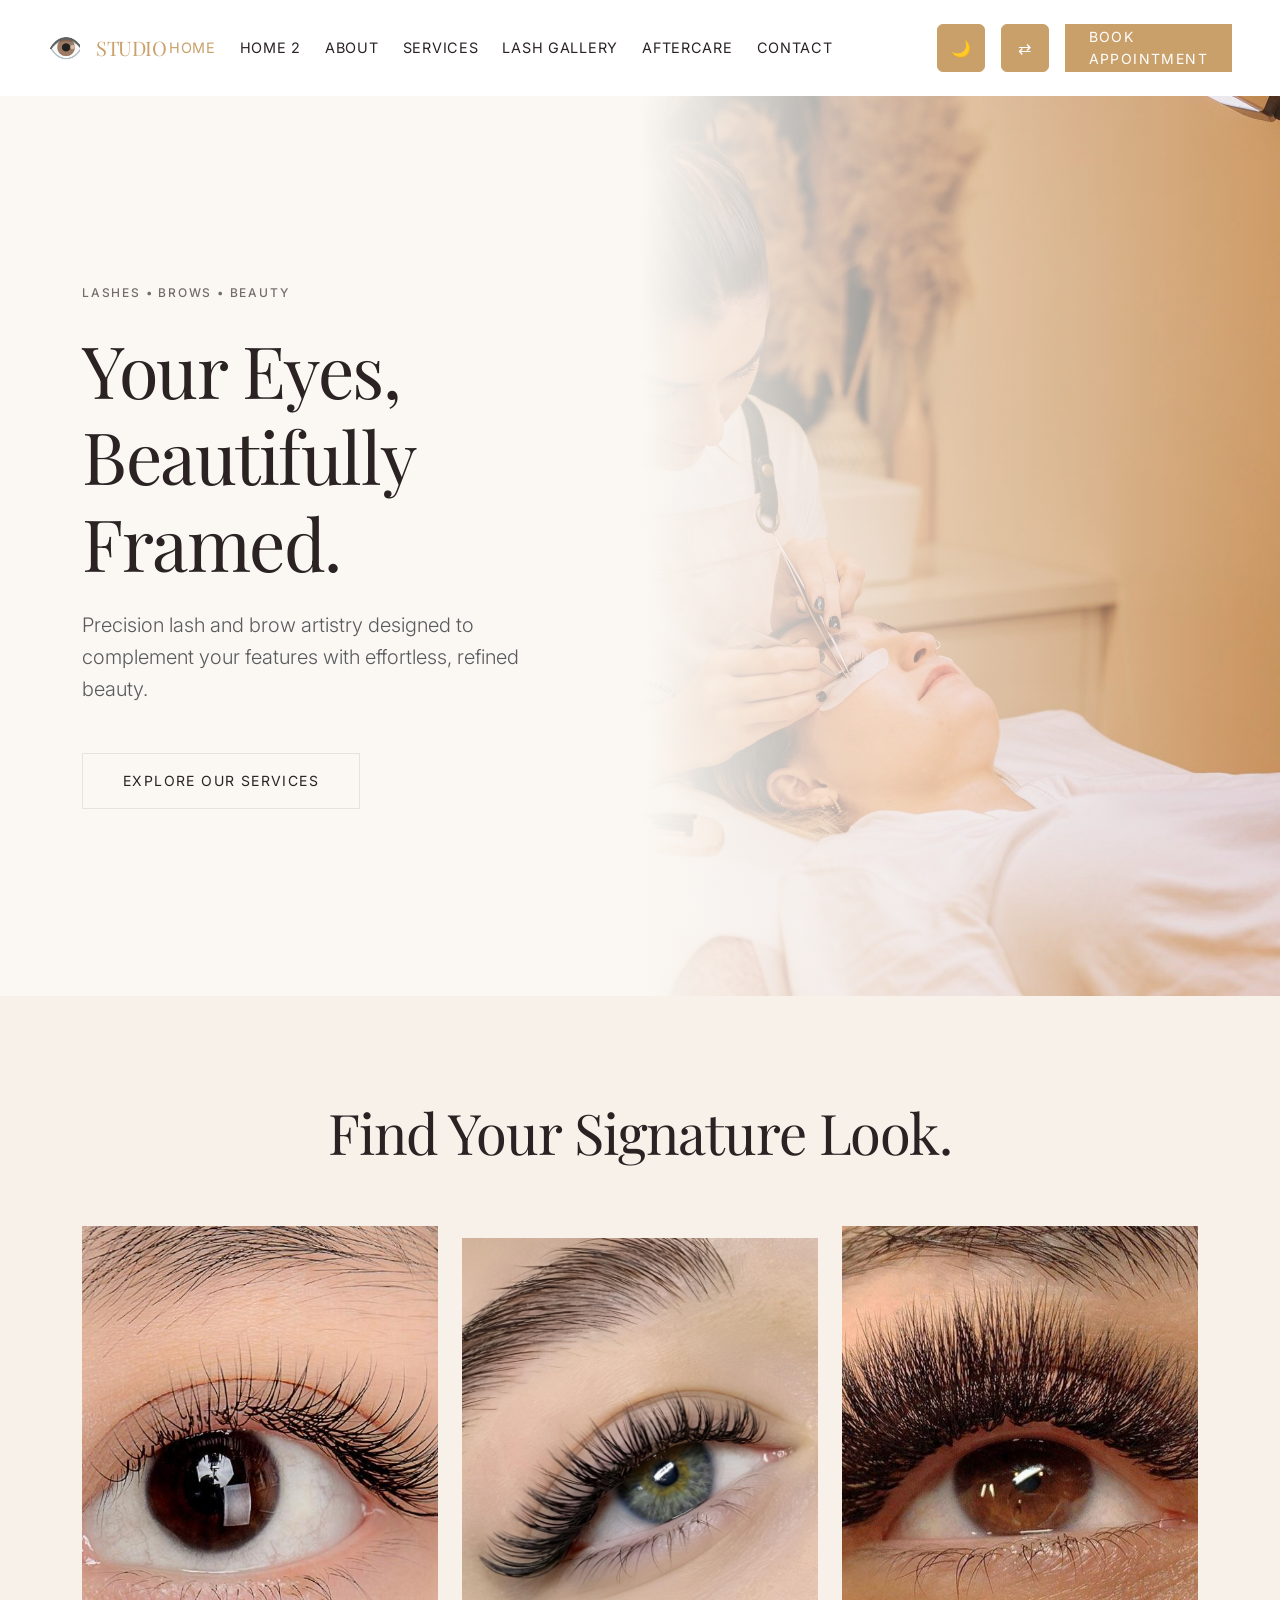
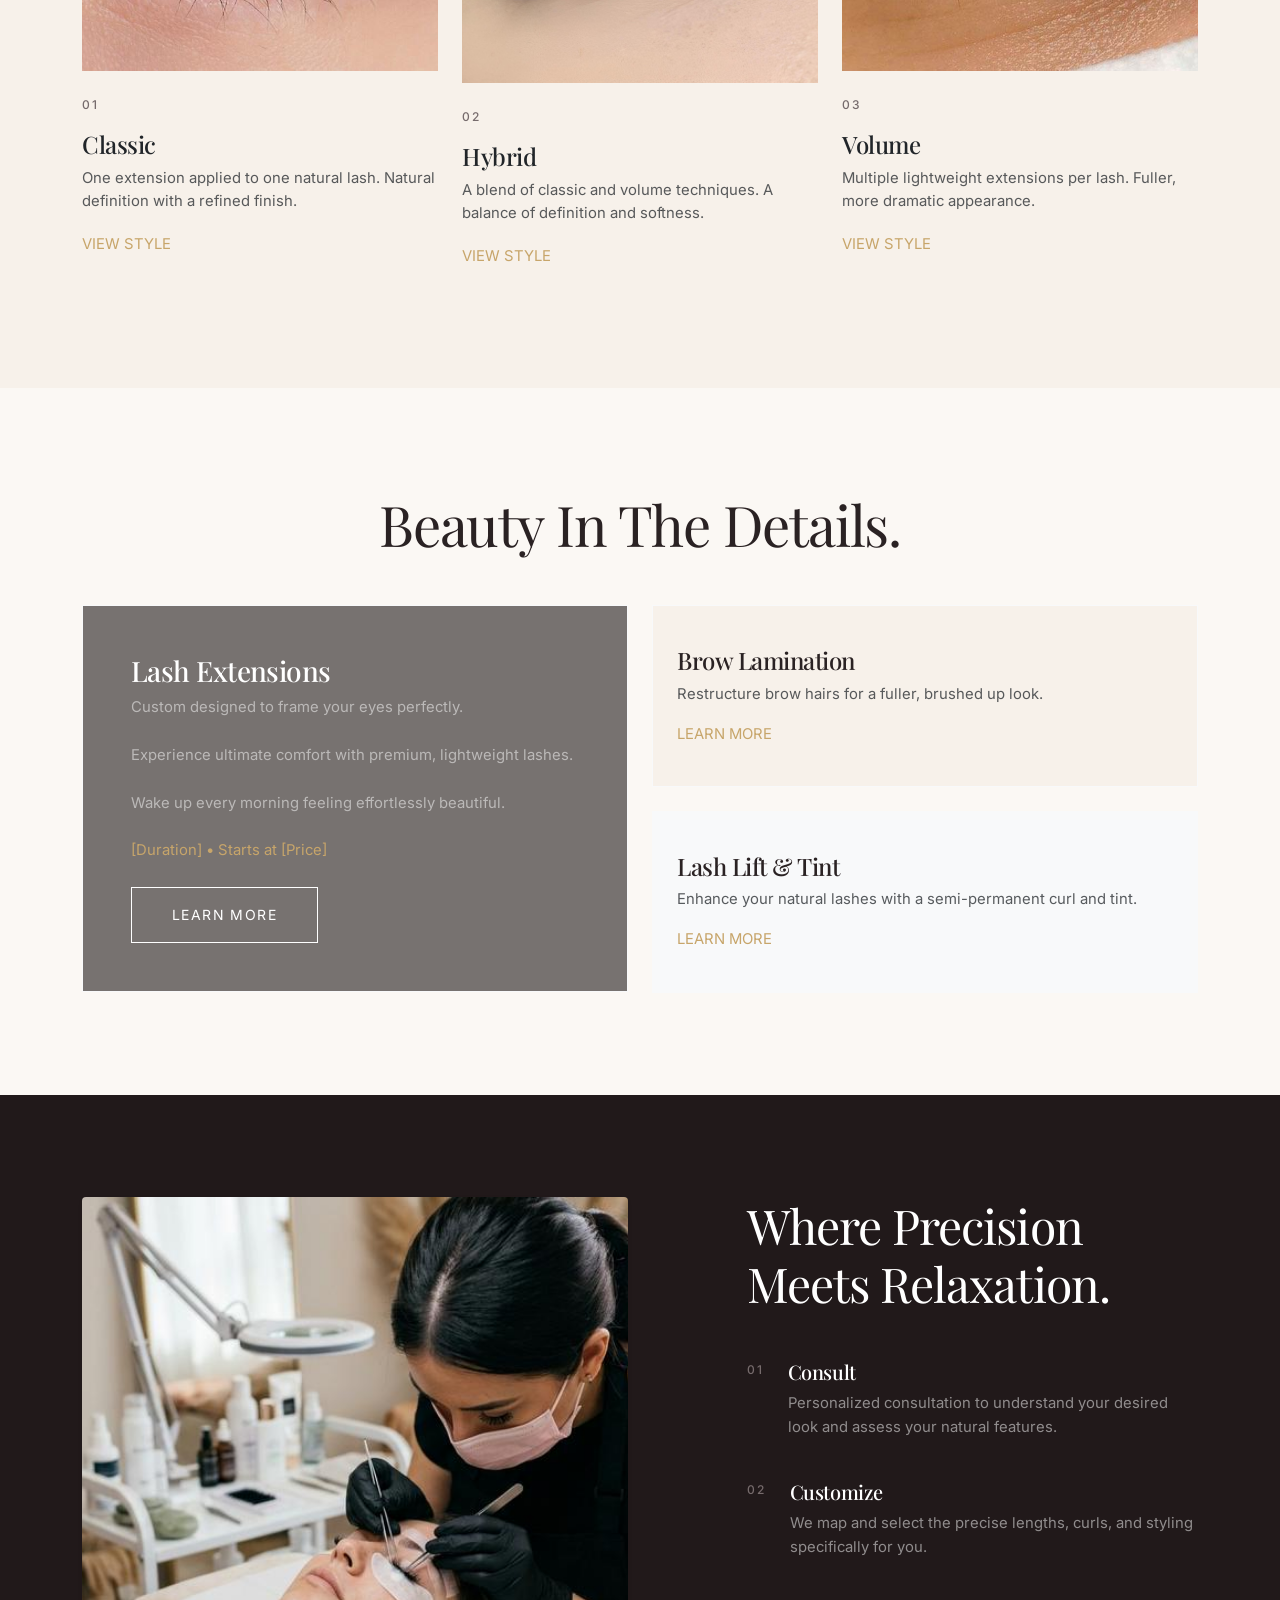
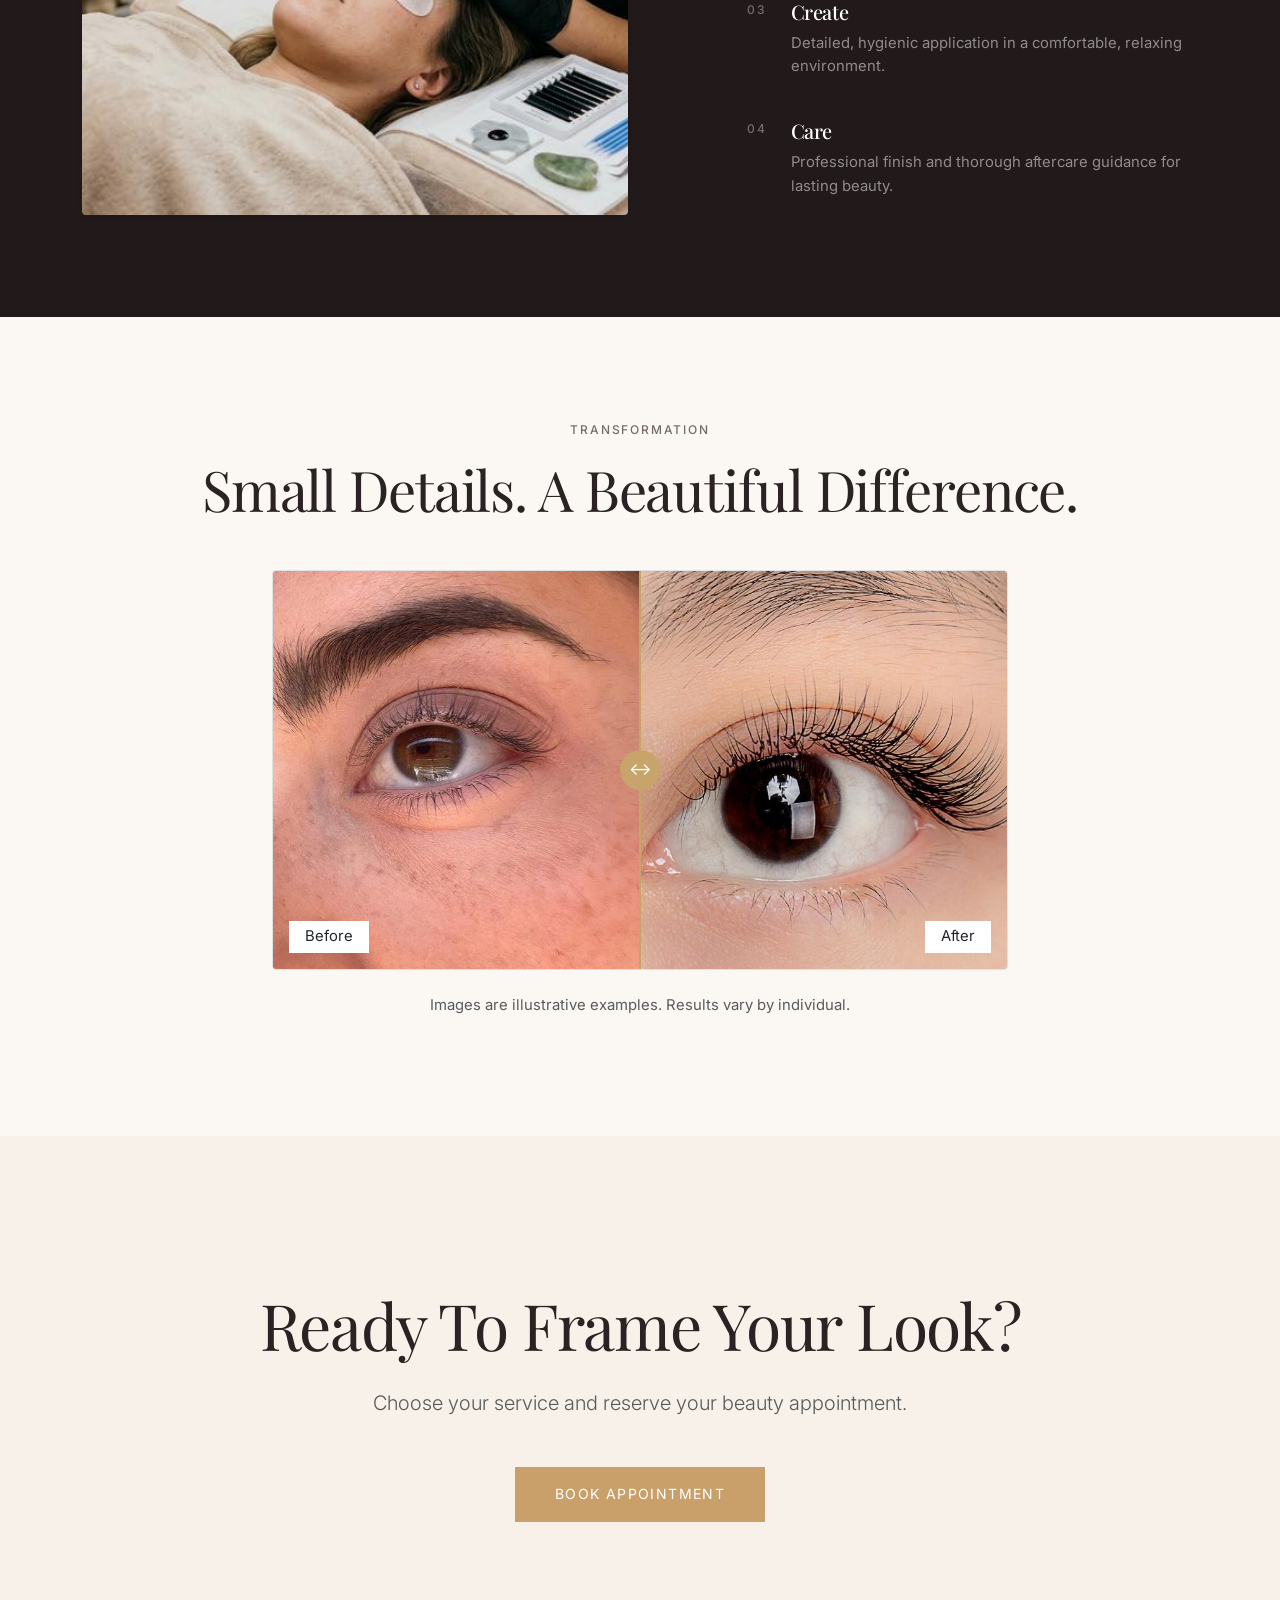
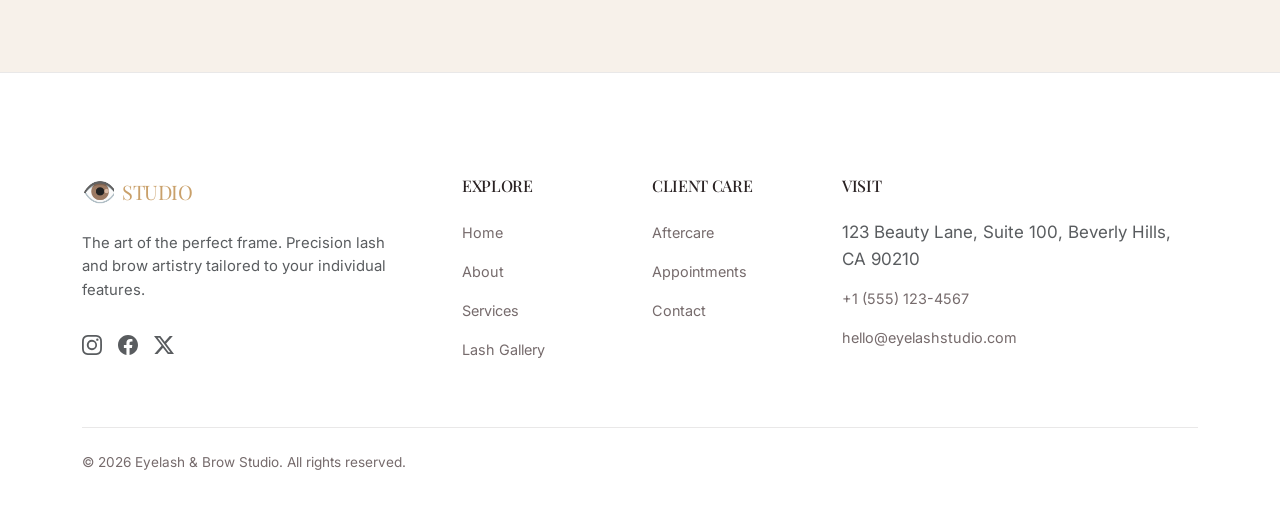
==== index.html @ 7c72b82d "commit" ====
<!DOCTYPE html>
<html lang="en">

<head>
    <meta charset="UTF-8">
    <meta name="viewport" content="width=device-width, initial-scale=1.0">
    <title>Eyelash Extension & Brow Studio | Luxury Beauty</title>
    <meta name="description"
        content="Precision lash and brow artistry designed to complement your features with effortless, refined beauty.">
    <!-- Lash/Eye Favicon -->
    <link rel="icon" type="image/svg+xml"
        href="data:image/svg+xml,<svg xmlns='http://www.w3.org/2000/svg' viewBox='0 0 100 100'><text y='.9em' font-size='90'>👁️</text></svg>">

    <!-- Bootstrap 5 CSS CDN -->
    <link href="https://cdn.jsdelivr.net/npm/bootstrap@5.3.2/dist/css/bootstrap.min.css" rel="stylesheet">

    <!-- Custom CSS -->
    <link rel="stylesheet" href="assets/css/style.css">
    <link rel="stylesheet" href="assets/css/dark-mode.css">
    <link rel="stylesheet" href="assets/css/rtl.css">
</head>

<body>

    <!-- Navbar -->
    <nav class="navbar navbar-expand-xl navbar-custom">
        <div class="container-fluid px-4 px-lg-5 d-flex align-items-center">

            <!-- Left: Brand (width 33% on XL) -->
            <div class="d-flex align-items-center">
                <a class="navbar-brand d-flex align-items-center gap-2 m-0" href="index.html">
                    <img src="data:image/svg+xml,%3Csvg xmlns='http://www.w3.org/2000/svg' viewBox='0 0 100 100'%3E%3Ctext y='.9em' font-size='90'%3E👁️%3C/text%3E%3C/svg%3E"
                        alt="Logo" width="32" height="32">
                    <h2 class="footer-heading mb-0 ms-2">STUDIO</h2>
                </a>
                <button class="navbar-toggler border-0 shadow-none ms-auto d-xl-none" type="button"
                    data-bs-toggle="collapse" data-bs-target="#mainNav" aria-controls="mainNav" aria-expanded="false"
                    aria-label="Toggle navigation">
                    <span class="navbar-toggler-icon"></span>
                </button>
            </div>

            <!-- Center & Right: Collapse area -->
            <div class="collapse navbar-collapse justify-content-between" id="mainNav">
                <!-- Center: Nav Links -->
                <ul class="navbar-nav mx-auto me-xl-5 pe-xl-5 mb-4 mb-xl-0 align-items-center gap-xl-2 mt-4 mt-xl-0">
                    <li class="nav-item"><a class="nav-link" href="index.html">Home</a></li>
                    <li class="nav-item"><a class="nav-link" href="home-2.html">Home 2</a></li>
                    <li class="nav-item"><a class="nav-link" href="about.html">About</a></li>
                    <li class="nav-item"><a class="nav-link" href="services.html">Services</a></li>
                    <li class="nav-item"><a class="nav-link" href="lash-gallery.html">Lash Gallery</a></li>
                    <li class="nav-item"><a class="nav-link" href="aftercare.html">Aftercare</a></li>
                    <li class="nav-item"><a class="nav-link" href="contact.html">Contact</a></li>
                </ul>

                <!-- Right: Buttons (width 33% on XL, pushed to end) -->
                <div class="d-flex flex-column flex-xl-row align-items-center justify-content-end gap-3 pb-4 pb-xl-0">
                    <div class="d-flex align-items-center gap-3 justify-content-center">
                        <button class="btn d-flex align-items-center justify-content-center rounded"
                            style="width: 48px; height: 48px;" id="theme-toggle" aria-label="Theme">🌙</button>
                        <button class="btn d-flex align-items-center justify-content-center rounded" id="rtl-toggle"
                            style="width: 48px; height: 48px;" aria-label="RTL">⇄</button>
                    </div>
                    <a class="btn-primary text-decoration-none d-flex align-items-center justify-content-center"
                        style="height: 48px; padding: 0 1.5rem;" href="appointment.html">Book Appointment</a>
                </div>
            </div>

        </div>
    </nav>

    <!-- Main Content -->
    <main>
        <!-- 1. Hero Section -->
        <section class="section vh-100 d-flex align-items-center position-relative overflow-hidden"
            style="background-color: var(--bg-body);">
            <div class="container h-100 position-relative z-1">
                <div class="row h-100 align-items-center">
                    <div class="col-lg-6 col-md-8 position-relative z-2">
                        <span class="eyebrow text-accent mb-4 d-block reveal-on-scroll">LASHES • BROWS • BEAUTY</span>
                        <h1 class="display-2 font-heading mb-4 text-dark-espresso reveal-on-scroll">Your Eyes,
                            Beautifully Framed.</h1>
                        <p class="lead text-muted mb-5 reveal-on-scroll" style="max-width: 480px;">
                            Precision lash and brow artistry designed to complement your features with effortless,
                            refined beauty.
                        </p>
                        <div class="d-flex flex-column flex-sm-row gap-3 reveal-on-scroll">
                            <a href="services.html" class="btn-outline text-center">Explore Our Services</a>
                        </div>
                    </div>
                </div>
            </div>
            <!-- Portrait -->
            <div class="position-absolute top-0 end-0 h-100 w-50 d-none d-lg-block z-0"
                style="background: url('assets/images/home1-hero.jpg') no-repeat center center/cover;">
                <div class="position-absolute top-0 start-0 w-100 h-100"
                    style="background: linear-gradient(90deg, var(--bg-body) 0%, transparent 100%);"></div>
            </div>
        </section>

        <!-- 2. Signature Lash Styles -->
        <section class="section bg-cream">
            <div class="container">
                <div class="text-center mb-5 reveal-on-scroll">
                    <h2 class="display-4 font-heading text-dark-espresso">Find Your Signature Look.</h2>
                </div>
                <div class="row g-4 align-items-center">
                    <div class="col-md-4 reveal-on-scroll">
                        <div class="card border-0 bg-transparent">
                            <img src="assets/images/classic.jpg" class="card-img-top rounded-0 w-100 object-fit-cover"
                                alt="Classic Lashes" style="aspect-ratio: 4/5;">
                            <div class="card-body px-0 pt-4">
                                <span class="eyebrow">01</span>
                                <h3 class="h4 font-heading">Classic</h3>
                                <p class="text-muted small">One extension applied to one natural lash. Natural
                                    definition with a refined finish.</p>
                                <a href="lash-gallery.html"
                                    class="text-accent text-uppercase small text-decoration-none letter-spacing-1 hover-secondary">View
                                    Style</a>
                            </div>
                        </div>
                    </div>
                    <div class="col-md-4 mt-lg-5 reveal-on-scroll">
                        <div class="card border-0 bg-transparent">
                            <img src="assets/images/hybrid.jpg" class="card-img-top rounded-0 w-100 object-fit-cover"
                                alt="Hybrid Lashes" style="aspect-ratio: 4/5;">
                            <div class="card-body px-0 pt-4">
                                <span class="eyebrow">02</span>
                                <h3 class="h4 font-heading">Hybrid</h3>
                                <p class="text-muted small">A blend of classic and volume techniques. A balance of
                                    definition and softness.</p>
                                <a href="lash-gallery.html"
                                    class="text-accent text-uppercase small text-decoration-none letter-spacing-1 hover-secondary">View
                                    Style</a>
                            </div>
                        </div>
                    </div>
                    <div class="col-md-4 reveal-on-scroll">
                        <div class="card border-0 bg-transparent">
                            <img src="assets/images/volume.jpg" class="card-img-top rounded-0 w-100 object-fit-cover"
                                alt="Volume Lashes" style="aspect-ratio: 4/5;">
                            <div class="card-body px-0 pt-4">
                                <span class="eyebrow">03</span>
                                <h3 class="h4 font-heading">Volume</h3>
                                <p class="text-muted small">Multiple lightweight extensions per lash. Fuller, more
                                    dramatic appearance.</p>
                                <a href="lash-gallery.html"
                                    class="text-accent text-uppercase small text-decoration-none letter-spacing-1 hover-secondary">View
                                    Style</a>
                            </div>
                        </div>
                    </div>
                </div>
            </div>
        </section>

        <!-- 3. Services -->
        <section class="section">
            <div class="container">
                <div class="text-center mb-5 reveal-on-scroll">
                    <h2 class="display-4 font-heading text-dark-espresso">Beauty In The Details.</h2>
                </div>
                <div class="row g-4">
                    <div class="col-md-6 reveal-on-scroll">
                        <div class="p-5 border border-light h-100 transition-base hover-shadow"
                            style="background: url('https://images.unsplash.com/photo-1522337360788-8b13fee7a3af?auto=format&fit=crop&q=80') no-repeat center center/cover; position: relative;">
                            <div class="position-absolute top-0 start-0 w-100 h-100"
                                style="background-color: rgba(33,25,26,0.6);"></div>
                            <div class="position-relative z-1 text-white">
                                <h3 class="h3 font-heading text-white">Lash Extensions</h3>
                                <p class="small mb-4 text-white-50">Custom designed to frame your eyes perfectly.</p>
                                <p class="small mb-4 text-white-50">Experience ultimate comfort with premium,
                                    lightweight lashes.</p>
                                <p class="small mb-4 text-white-50">Wake up every morning feeling effortlessly
                                    beautiful.</p>
                                <p class="small text-accent mb-4">[Duration] • Starts at [Price]</p>
                                <a href="services.html"
                                    class="btn-outline text-white border-white text-center hover-secondary">Learn
                                    More</a>
                            </div>
                        </div>
                    </div>
                    <div class="col-md-6 reveal-on-scroll">
                        <div class="d-flex flex-column gap-4 h-100">
                            <div
                                class="p-4 border border-light transition-base hover-shadow bg-cream d-flex flex-column justify-content-center flex-grow-1">
                                <h3 class="h4 font-heading">Brow Lamination</h3>
                                <p class="text-muted small">Restructure brow hairs for a fuller, brushed up look.
                                </p>
                                <a href="services.html"
                                    class="text-accent text-uppercase small text-decoration-none letter-spacing-1 hover-secondary">Learn
                                    More</a>
                            </div>
                            <div
                                class="p-4 border border-light transition-base hover-shadow bg-light d-flex flex-column justify-content-center flex-grow-1">
                                <h3 class="h4 font-heading">Lash Lift & Tint</h3>
                                <p class="text-muted small">Enhance your natural lashes with a semi-permanent curl
                                    and tint.</p>
                                <a href="services.html"
                                    class="text-accent text-uppercase small text-decoration-none letter-spacing-1 hover-secondary">Learn
                                    More</a>
                            </div>
                        </div>
                    </div>
                </div>
            </div>
        </section>

        <!-- 4. The Studio Experience -->
        <section class="section bg-dark-espresso text-white">
            <div class="container">
                <div class="row">
                    <div class="col-lg-6 mb-5 mb-lg-0 reveal-on-scroll">
                        <img src="assets/images/precision.jpg" alt="Studio Interior"
                            class="img-fluid rounded-1 w-100 h-100 object-fit-cover shadow-sm">
                    </div>
                    <div class="col-lg-5 offset-lg-1 reveal-on-scroll">
                        <h2 class="display-5 font-heading text-white mb-5">Where Precision Meets Relaxation.</h2>

                        <div class="d-flex mb-4">
                            <div class="me-4"><span class="eyebrow text-accent mb-0">01</span></div>
                            <div>
                                <h4 class="h5 font-heading text-white">Consult</h4>
                                <p class="text-white-50 small">Personalized consultation to understand your desired look
                                    and assess your natural features.</p>
                            </div>
                        </div>

                        <div class="d-flex mb-4">
                            <div class="me-4"><span class="eyebrow text-accent mb-0">02</span></div>
                            <div>
                                <h4 class="h5 font-heading text-white">Customize</h4>
                                <p class="text-white-50 small">We map and select the precise lengths, curls, and styling
                                    specifically for you.</p>
                            </div>
                        </div>

                        <div class="d-flex mb-4">
                            <div class="me-4"><span class="eyebrow text-accent mb-0">03</span></div>
                            <div>
                                <h4 class="h5 font-heading text-white">Create</h4>
                                <p class="text-white-50 small">Detailed, hygienic application in a comfortable, relaxing
                                    environment.</p>
                            </div>
                        </div>

                        <div class="d-flex">
                            <div class="me-4"><span class="eyebrow text-accent mb-0">04</span></div>
                            <div>
                                <h4 class="h5 font-heading text-white">Care</h4>
                                <p class="text-white-50 small">Professional finish and thorough aftercare guidance for
                                    lasting beauty.</p>
                            </div>
                        </div>
                    </div>
                </div>
            </div>
        </section>

        <!-- 5. Before & After / Beauty Transformation -->
        <section class="section">
            <div class="container text-center reveal-on-scroll">
                <span class="eyebrow text-accent mb-3 d-block">TRANSFORMATION</span>
                <h2 class="display-4 font-heading text-dark-espresso mb-5">Small Details. A Beautiful Difference.</h2>

                <div class="row justify-content-center">
                    <div class="col-lg-8">
                        <!-- Simplified representation of a slider for demo purposes -->
                        <div class="position-relative overflow-hidden rounded-1 border"
                            style="height: 400px; background: #eee;">
                            <div class="position-absolute top-0 start-0 w-50 h-100"
                                style="background: url('assets/images/before.jpg') center/cover;">
                                <div
                                    class="position-absolute bottom-0 start-0 m-3 px-3 py-1 bg-white text-dark small font-heading">
                                    Before</div>
                            </div>
                            <div class="position-absolute top-0 end-0 w-50 h-100"
                                style="background: url('assets/images/after.jpg') center/cover;">
                                <div
                                    class="position-absolute bottom-0 end-0 m-3 px-3 py-1 bg-white text-dark small font-heading">
                                    After</div>
                            </div>
                            <div class="position-absolute top-0 start-50 h-100"
                                style="width: 2px; background: var(--accent); transform: translateX(-50%);">
                                <div class="position-absolute top-50 start-50 translate-middle rounded-circle bg-accent text-white d-flex align-items-center justify-content-center"
                                    style="width: 40px; height: 40px; background-color: var(--accent); cursor: pointer;">
                                    ↔
                                </div>
                            </div>
                        </div>
                        <p class="text-muted small mt-4">Images are illustrative examples. Results vary by individual.
                        </p>
                    </div>
                </div>
            </div>
        </section>

        <!-- 6. Appointment CTA -->
        <section class="section bg-cream text-center reveal-on-scroll">
            <div class="container py-5">
                <h2 class="display-3 font-heading text-dark-espresso mb-4">Ready To Frame Your Look?</h2>
                <p class="lead text-muted mb-5 mx-auto" style="max-width: 600px;">
                    Choose your service and reserve your beauty appointment.
                </p>
                <div class="d-flex justify-content-center gap-3">
                    <a href="appointment.html" class="btn-primary">Book Appointment</a>

                </div>
            </div>
        </section>

    </main>

    <!-- Footer -->
    <footer class="site-footer">
        <div class="container">
            <div class="row g-4">
                <div class="col-12 col-md-6 col-lg-4 pe-lg-5">
                    <a href="index.html"
                        class="text-decoration-none text-dark-espresso d-inline-flex align-items-center gap-2 mb-4">
                        <img src="data:image/svg+xml,%3Csvg xmlns='http://www.w3.org/2000/svg' viewBox='0 0 100 100'%3E%3Ctext y='.9em' font-size='90'%3E👁️%3C/text%3E%3C/svg%3E"
                            alt="Logo" width="32" height="32">
                        <h2 class="footer-heading mb-0">STUDIO</h2>
                    </a>
                    <p class="text-muted small mb-4">The art of the perfect frame. Precision lash and brow artistry
                        tailored to your individual features.</p>
                    <div class="d-flex gap-3 mt-4">
                        <a href="#" class="text-muted social-icon-hover fs-5"><svg xmlns="http://www.w3.org/2000/svg"
                                width="20" height="20" fill="currentColor" class="bi bi-instagram" viewBox="0 0 16 16">
                                <path
                                    d="M8 0C5.829 0 5.556.01 4.703.048 3.85.088 3.269.222 2.76.42a3.917 3.917 0 0 0-1.417.923A3.927 3.927 0 0 0 .42 2.76C.222 3.268.087 3.85.048 4.7.01 5.555 0 5.827 0 8.001c0 2.172.01 2.444.048 3.297.04.852.174 1.433.372 1.942.205.526.478.972.923 1.417.444.445.89.719 1.416.923.51.198 1.09.333 1.942.372C5.555 15.99 5.827 16 8 16s2.444-.01 3.298-.048c.851-.04 1.434-.174 1.943-.372a3.916 3.916 0 0 0 1.416-.923c.445-.445.718-.891.923-1.417.197-.509.332-1.09.372-1.942C15.99 10.445 16 10.173 16 8s-.01-2.445-.048-3.299c-.04-.851-.175-1.433-.372-1.941a3.926 3.926 0 0 0-.923-1.417A3.911 3.911 0 0 0 13.24.42c-.51-.198-1.092-.333-1.943-.372C10.443.01 10.172 0 7.998 0h.003zm-.717 1.442h.718c2.136 0 2.389.007 3.232.046.78.035 1.204.166 1.486.275.373.145.64.319.92.599.28.28.453.546.598.92.11.281.24.705.275 1.485.039.843.047 1.096.047 3.231s-.008 2.389-.047 3.232c-.035.78-.166 1.203-.275 1.485a2.47 2.47 0 0 1-.599.919c-.28.28-.546.453-.92.598-.28.11-.704.24-1.485.276-.843.038-1.096.047-3.232.047s-2.39-.009-3.233-.047c-.78-.036-1.203-.166-1.485-.276a2.478 2.478 0 0 1-.92-.598 2.48 2.48 0 0 1-.6-.92c-.109-.281-.24-.705-.275-1.485-.038-.843-.046-1.096-.046-3.233 0-2.136.008-2.388.046-3.231.036-.78.166-1.204.276-1.486.145-.373.319-.64.599-.92.28-.28.546-.453.92-.598.282-.11.705-.24 1.485-.276.738-.034 1.024-.044 2.515-.045v.002zm4.988 1.328a.96.96 0 1 0 0 1.92.96.96 0 0 0 0-1.92zm-4.27 1.122a4.109 4.109 0 1 0 0 8.217 4.109 4.109 0 0 0 0-8.217zm0 1.441a2.667 2.667 0 1 1 0 5.334 2.667 2.667 0 0 1 0-5.334z" />
                            </svg></a>
                        <a href="#" class="text-muted social-icon-hover fs-5"><svg xmlns="http://www.w3.org/2000/svg"
                                width="20" height="20" fill="currentColor" class="bi bi-facebook" viewBox="0 0 16 16">
                                <path
                                    d="M16 8.049c0-4.446-3.582-8.05-8-8.05C3.58 0-.002 3.603-.002 8.05c0 4.017 2.926 7.347 6.75 7.951v-5.625h-2.03V8.05H6.75V6.275c0-2.017 1.195-3.131 3.022-3.131.876 0 1.791.157 1.791.157v1.98h-1.009c-.993 0-1.303.621-1.303 1.258v1.51h2.218l-.354 2.326H9.25V16c3.824-.604 6.75-3.934 6.75-7.951z" />
                            </svg></a>
                        <a href="#" class="text-muted social-icon-hover fs-5"><svg xmlns="http://www.w3.org/2000/svg"
                                width="20" height="20" fill="currentColor" class="bi bi-twitter-x" viewBox="0 0 16 16">
                                <path
                                    d="M12.6.75h2.454l-5.36 6.142L16 15.25h-4.937l-3.867-5.07-4.425 5.07H.316l5.733-6.57L0 .75h5.063l3.495 4.633L12.601.75Zm-.86 13.028h1.36L4.323 2.145H2.865l8.875 11.633Z" />
                            </svg></a>
                    </div>
                </div>
                <div class="col-12 col-md-6 col-lg-2">
                    <h3 class="h6 text-uppercase letter-spacing-1 mb-4">Explore</h3>
                    <ul class="footer-links">
                        <li><a href="index.html">Home</a></li>
                        <li><a href="about.html">About</a></li>
                        <li><a href="services.html">Services</a></li>
                        <li><a href="lash-gallery.html">Lash Gallery</a></li>

                    </ul>
                </div>
                <div class="col-12 col-md-6 col-lg-2">
                    <h3 class="h6 text-uppercase letter-spacing-1 mb-4">Client Care</h3>
                    <ul class="footer-links">
                        <li><a href="aftercare.html">Aftercare</a></li>

                        <li><a href="appointment.html">Appointments</a></li>
                        <li><a href="contact.html">Contact</a></li>
                    </ul>
                </div>
                <div class="col-12 col-md-6 col-lg-4">
                    <h3 class="h6 text-uppercase letter-spacing-1 mb-4">Visit</h3>
                    <ul class="footer-links">
                        <li><span class="text-muted">123 Beauty Lane, Suite 100, Beverly Hills, CA 90210</span></li>
                        <li><a href="tel:+15551234567">+1 (555) 123-4567</a></li>
                        <li><a href="mailto:hello@eyelashstudio.com">hello@eyelashstudio.com</a></li>
                    </ul>
                </div>
            </div>
            <div class="footer-bottom mt-5 pt-4">
                <p class="mb-0">&copy; 2026 Eyelash & Brow Studio. All rights reserved.</p>

            </div>
        </div>
    </footer>

    <!-- Scroll to Top Button -->
    <button id="scrollTopBtn" class="scroll-top-btn" aria-label="Scroll to top">
        <svg xmlns="http://www.w3.org/2000/svg" width="20" height="20" fill="currentColor" class="bi bi-chevron-up"
            viewBox="0 0 16 16">
            <path fill-rule="evenodd"
                d="M7.646 4.646a.5.5 0 0 1 .708 0l6 6a.5.5 0 0 1-.708.708L8 5.707l-5.646 5.647a.5.5 0 0 1-.708-.708l6-6z" />
        </svg>
    </button>

    <!-- Bootstrap JS Bundle -->
    <script src="https://cdn.jsdelivr.net/npm/bootstrap@5.3.2/dist/js/bootstrap.bundle.min.js"></script>
    <script src="assets/js/main.js"></script>
</body>

</html>
---- assets/css/style.css ----
@import url('https://fonts.googleapis.com/css2?family=Inter:wght@300;400;500&family=Playfair+Display:ital,wght@0,400;0,500;0,600;1,400&display=swap');

:root {
    /* Brand Color System */
    --primary: #C9A06A;
    --secondary: #B9827A;
    --accent: #C7A56A;
    --blush: #E9D5D4;
    --cream: #F7F1EA;
    --bg-light: #FBF8F4;
    --dark-espresso: #21191A;
    --deep-brown: #302426;
    --text-primary: #2A2223;
    --text-muted: #766B6C;
    --border-color: rgba(42,34,35,0.10);
    --text-dark: #F8F2EC;

    /* Semantic Mappings */
    --bg-body: var(--bg-light);
    --text-body: var(--text-primary);
    --bg-surface: #FFFFFF;
    
    /* Typography */
    --font-heading: 'Playfair Display', serif;
    --font-body: 'Inter', sans-serif;

    /* Clamp sizing (min, preferred, max) */
    --h1: clamp(2.625rem, 5vw + 1rem, 4.5rem);      /* 42px to 72px */
    --h2: clamp(2rem, 4vw + 0.5rem, 3rem);          /* 32px to 48px */
    --h3: clamp(1.4375rem, 3vw + 0.2rem, 1.875rem); /* 23px to 30px */
    --h4: clamp(1.125rem, 2vw + 0.2rem, 1.375rem);  /* 18px to 22px */
    --text-base: clamp(1rem, 1vw + 0.5rem, 1.0625rem); /* 16px to 17px */

    /* Spacing & Layout */
    --section-padding: clamp(4rem, 8vw, 8rem);
    --container-max: 1280px;
    
    /* Transitions */
    --transition-slow: 0.6s cubic-bezier(0.25, 0.46, 0.45, 0.94);
    --transition-base: 0.3s ease-in-out;
}

* {
    margin: 0;
    padding: 0;
    box-sizing: border-box;
}

body {
    font-family: var(--font-body);
    font-size: var(--text-base);
    color: var(--text-body);
    background-color: var(--bg-body);
    line-height: 1.6;
    overflow-x: hidden;
}

h1, h2, h3, h4, h5, h6 {
    font-family: var(--font-heading);
    font-weight: 400;
    line-height: 1.2;
    margin-bottom: 1rem;
    letter-spacing: -0.02em;
}

h1 { font-size: var(--h1); }
h2 { font-size: var(--h2); }
h3 { font-size: var(--h3); }
h4 { font-size: var(--h4); }

a {
    color: var(--primary);
    text-decoration: none;
    transition: var(--transition-base);
}

a:hover {
    color: var(--accent);
}

img {
    max-width: 100%;
    height: auto;
    display: block;
}

/* Layout Utilities */
.section {
    padding-block: var(--section-padding);
}

/* Buttons */
.btn-primary {
    display: inline-block;
    background-color: var(--primary) !important;
    color: #fff !important;
    padding: 1rem 2.5rem;
    text-transform: uppercase;
    font-size: 0.875rem;
    letter-spacing: 0.1em;
    border: none;
    transition: all 0.3s ease;
}

.btn-primary:hover {
    background-color: var(--secondary) !important;
    color: #fff !important;
}

.btn-outline {
    display: inline-block;
    background-color: transparent;
    color: var(--text-body);
    padding: 1rem 2.5rem;
    text-transform: uppercase;
    font-size: 0.875rem;
    letter-spacing: 0.1em;
    border: 1px solid var(--border-color);
    border-radius: 0;
    transition: var(--transition-slow);
}

.btn-outline:hover {
    border-color: var(--dark-espresso);
}

/* Navbar */
.navbar-custom {
    position: sticky;
    top: 0;
    width: 100%;
    z-index: 1000;
    padding: 1.5rem 0;
    background: var(--bg-surface);
    transition: background-color 0.4s ease, padding 0.4s ease;
}

.navbar-custom.scrolled {
    background: var(--bg-surface);
    padding: 1rem 0;
    box-shadow: 0 1px 10px rgba(0,0,0,0.05);
}

.navbar-brand {
    font-family: var(--font-heading);
    font-size: 1.5rem;
    color: var(--text-body);
    font-weight: 500;
}

.navbar-nav .nav-link {
    color: var(--text-body);
    font-size: 0.9rem;
    text-transform: uppercase;
    letter-spacing: 0.05em;
    padding: 0.5rem 1rem;
    transition: color 0.3s ease;
    white-space: nowrap;
}

.navbar-nav .nav-link:hover, .navbar-nav .nav-link.active {
    color: var(--primary);
}

/* Utilities */
.text-accent { color: var(--accent); }
.text-primary { color: var(--primary) !important; }
.bg-cream { background-color: var(--cream); }
.bg-dark-espresso { background-color: var(--dark-espresso); color: var(--text-dark); }
.eyebrow {
    text-transform: uppercase;
    letter-spacing: 0.15em;
    font-size: 0.75rem;
    color: var(--text-muted);
    font-weight: 500;
    margin-bottom: 1rem;
    display: block;
}

/* Footer */
.site-footer {
    background-color: var(--bg-surface);
    padding-top: var(--section-padding);
    padding-bottom: 2rem;
    border-top: 1px solid var(--border-color);
}

.footer-heading {
    font-family: var(--font-heading);
    font-size: 1.25rem;
    margin-bottom: 1.5rem;
}

.footer-links {
    list-style: none;
    padding: 0;
}

.footer-links li {
    margin-bottom: 0.75rem;
}

.footer-links a {
    color: var(--text-muted);
    font-size: 0.9rem;
}

.footer-links a:hover {
    color: var(--primary);
}

.footer-bottom {
    margin-top: 4rem;
    padding-top: 2rem;
    border-top: 1px solid var(--border-color);
    display: flex;
    justify-content: space-between;
    align-items: center;
    font-size: 0.85rem;
    color: var(--text-muted);
}

/* Scroll to Top Button */
.scroll-top-btn {
    position: fixed;
    bottom: 30px;
    right: 30px;
    width: 44px;
    height: 44px;
    background-color: var(--dark-espresso);
    color: var(--text-dark);
    border: none;
    border-radius: 50%;
    cursor: pointer;
    display: flex;
    justify-content: center;
    align-items: center;
    opacity: 0;
    visibility: hidden;
    transition: var(--transition-base);
    z-index: 999;
    box-shadow: 0 4px 10px rgba(0,0,0,0.1);
}

.scroll-top-btn.show {
    opacity: 1;
    visibility: visible;
}

.scroll-top-btn:hover {
    background-color: var(--accent);
    transform: translateY(-3px);
}


.hover-secondary { transition: color 0.3s ease; }
.hover-secondary:hover { color: var(--secondary) !important; }


/* Custom Send Message Button */
.btn-theme-custom {
    display: inline-block;
    background-color: var(--primary) !important;
    color: #fff !important;
    padding: 1rem 2.5rem;
    text-transform: uppercase;
    font-size: 0.875rem;
    letter-spacing: 0.1em;
    border: none !important;
    border-radius: 0;
    transition: var(--transition-slow);
}
.btn-theme-custom:hover {
    background-color: var(--secondary) !important;
    color: #fff !important;
}




/* Social Icon Hover */
.social-icon-hover:hover {
    color: var(--secondary) !important;
}





/* Theme and RTL toggle buttons */
#theme-toggle, #rtl-toggle {
    background-color: var(--primary) !important;
    color: #ffffff !important;
    border-color: var(--primary) !important;
    transition: all 0.3s ease !important;
}
#theme-toggle:hover, #rtl-toggle:hover {
    background-color: var(--secondary) !important;
    border-color: var(--secondary) !important;
}




/* Global fix for website brand/name in header and footer */
.footer-heading {
    color: var(--primary) !important;
}
---- assets/css/dark-mode.css ----
/* Dark Mode Theme overrides */
:root[data-theme="dark"] {
    --bg-body: var(--dark-espresso);
    --text-body: var(--text-dark);
    --bg-surface: var(--deep-brown);
    --text-primary: var(--cream);
    --text-muted: #C4B7B5;
    --border-color: rgba(248, 242, 236, 0.10);
}

[data-theme="dark"] .navbar-custom.scrolled {
    background: var(--dark-espresso);
    box-shadow: 0 1px 10px rgba(0,0,0,0.5);
}

[data-theme="dark"] .navbar-brand {
    color: var(--text-dark);
}

[data-theme="dark"] .navbar-nav .nav-link {
    color: var(--text-dark);
}

[data-theme="dark"] .btn-outline {
    color: var(--text-dark);
    border-color: var(--border-color);
}

[data-theme="dark"] .btn-outline:hover {
    border-color: var(--text-dark);
}

[data-theme="dark"] .site-footer {
    background-color: var(--deep-brown);
    border-top-color: var(--border-color);
}

/* Ensure text-dark-espresso is visible in dark mode */
html[data-theme="dark"] .text-dark-espresso {
    color: var(--text-dark) !important;
}
html[data-theme="dark"] .bg-dark-espresso {
    background-color: var(--deep-brown) !important;
}
html[data-theme="dark"] .accordion-button {
    color: var(--text-dark) !important;
}
html[data-theme="dark"] .accordion-button:not(.collapsed) {
    color: var(--primary) !important;
}

/* Global text overrides for dark mode to ensure everything is visible */
html[data-theme="dark"] body,
html[data-theme="dark"] p,
html[data-theme="dark"] span,
html[data-theme="dark"] li,
html[data-theme="dark"] h1, 
html[data-theme="dark"] h2, 
html[data-theme="dark"] h3, 
html[data-theme="dark"] h4, 
html[data-theme="dark"] h5, 
html[data-theme="dark"] h6 {
    color: var(--text-dark) !important;
}

html[data-theme="dark"] .text-muted {
    color: var(--text-muted) !important;
}

html[data-theme="dark"] .text-dark,
html[data-theme="dark"] .text-black,
html[data-theme="dark"] .text-dark-espresso {
    color: var(--text-dark) !important;
}

html[data-theme="dark"] .text-accent {
    color: var(--primary) !important;
}

html[data-theme="dark"] .bg-cream,
html[data-theme="dark"] .bg-light,
html[data-theme="dark"] .bg-white {
    background-color: var(--deep-brown) !important;
}

/* Force all sections and cards to be dark */
html[data-theme="dark"] .section:not(.bg-dark-espresso),
html[data-theme="dark"] footer,
html[data-theme="dark"] header {
    background-color: var(--bg-body) !important;
}

html[data-theme="dark"] .card,
html[data-theme="dark"] .bg-surface,
html[data-theme="dark"] .bg-cream,
html[data-theme="dark"] .bg-light,
html[data-theme="dark"] .bg-white {
    background-color: var(--deep-brown) !important;
    border-color: var(--border-color) !important;
}

/* Ensure text in cards is visible */
html[data-theme="dark"] .card-body * {
    color: var(--text-dark) !important;
}

/* Fix hover states and active states in dark mode that were overridden */
html[data-theme="dark"] .navbar-nav .nav-link:hover,
html[data-theme="dark"] .navbar-nav .nav-link.active {
    color: var(--primary) !important;
}

html[data-theme="dark"] .social-icon-hover:hover {
    color: var(--secondary) !important;
}

/* Ensure text-accent links in Explore Further (cards) keep their color instead of turning white */
html[data-theme="dark"] .card-body .text-accent {
    color: var(--primary) !important;
}
html[data-theme="dark"] .card-body .text-accent:hover {
    color: var(--secondary) !important;
}

/* Ensure accordion icons (chevrons) are visible in dark mode */
html[data-theme="dark"] .accordion-button::after {
    filter: invert(1) brightness(100);
}
/* Ensure accordion button text is visible in dark mode */
html[data-theme="dark"] .accordion-button {
    color: var(--text-dark) !important;
}

/* Learn more and view style hover effect fix in dark mode */
html[data-theme="dark"] .btn-outline:hover {
    background-color: var(--secondary) !important;
    border-color: var(--secondary) !important;
    color: #fff !important;
}
---- assets/css/rtl.css ----
/* RTL Logical Properties Overrides */
[dir="rtl"] {
    text-align: right;
}

[dir="rtl"] .me-3 {
    margin-right: 0 !important;
    margin-left: 1rem !important;
}

[dir="rtl"] .ms-3 {
    margin-left: 0 !important;
    margin-right: 1rem !important;
}

[dir="rtl"] .pe-3 {
    padding-right: 0 !important;
    padding-left: 1rem !important;
}

[dir="rtl"] .ps-3 {
    padding-left: 0 !important;
    padding-right: 1rem !important;
}

[dir="rtl"] .float-end {
    float: left !important;
}

[dir="rtl"] .float-start {
    float: right !important;
}

/* Adjusting Bootstrap icons for RTL if needed */
[dir="rtl"] .bi-arrow-right::before {
    content: "\f12f"; /* bi-arrow-left */
}

[dir="rtl"] .bi-arrow-left::before {
    content: "\f130"; /* bi-arrow-right */
}

/* Accordion RTL Icon Fix */
.accordion-button::after {
    margin-left: 0 !important;
    margin-right: auto !important;
}
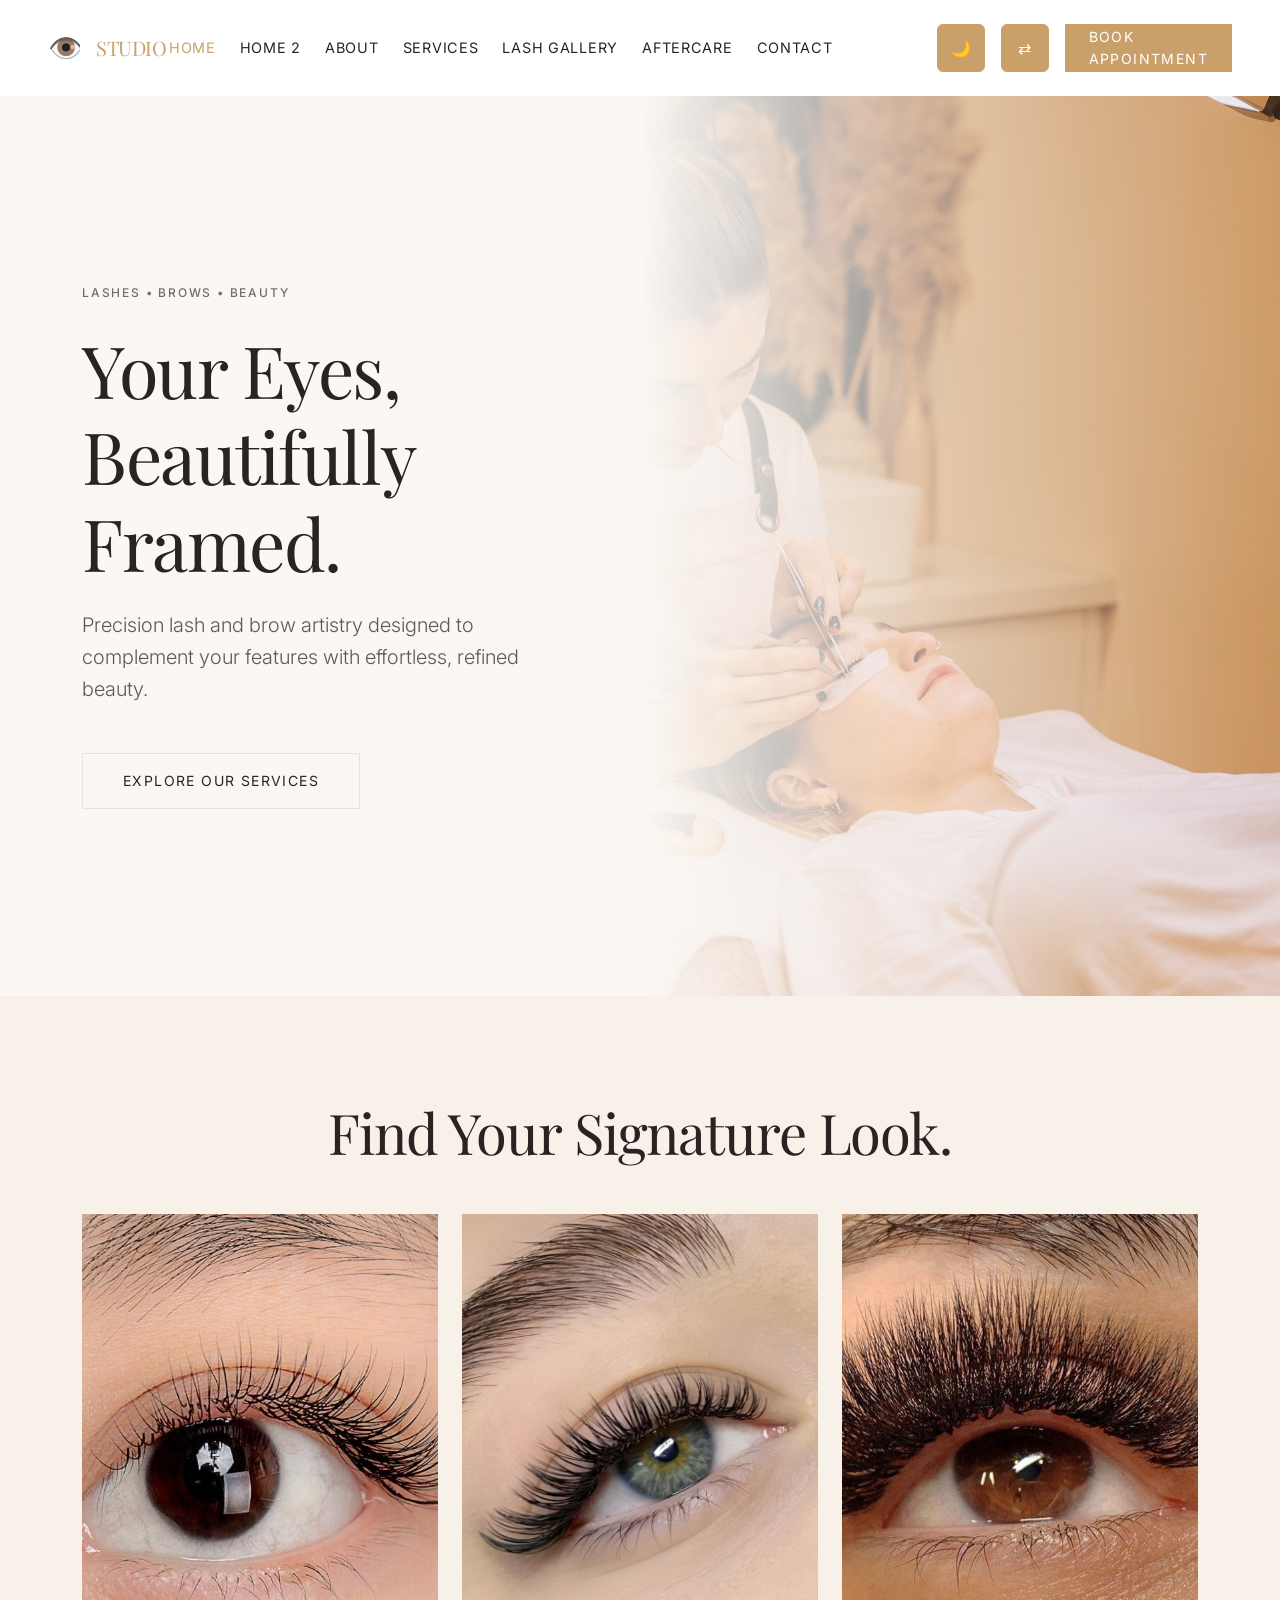
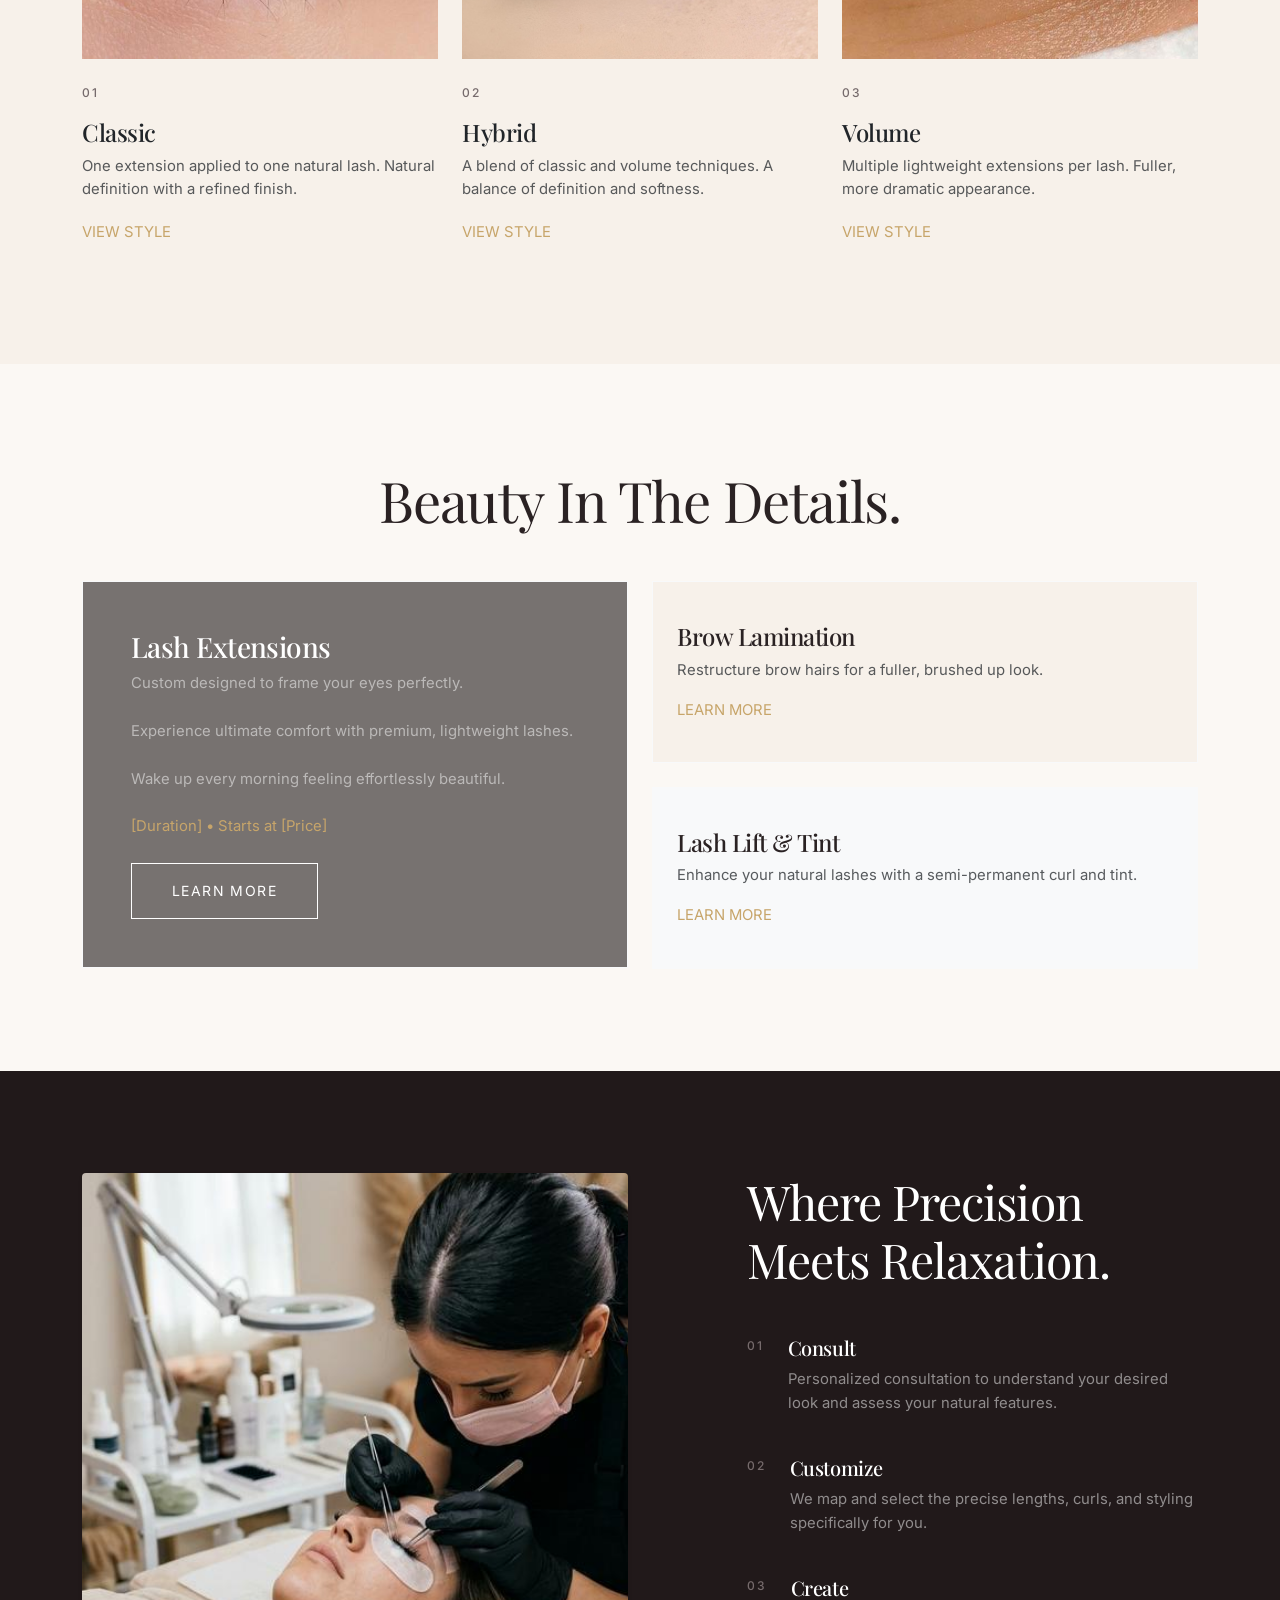
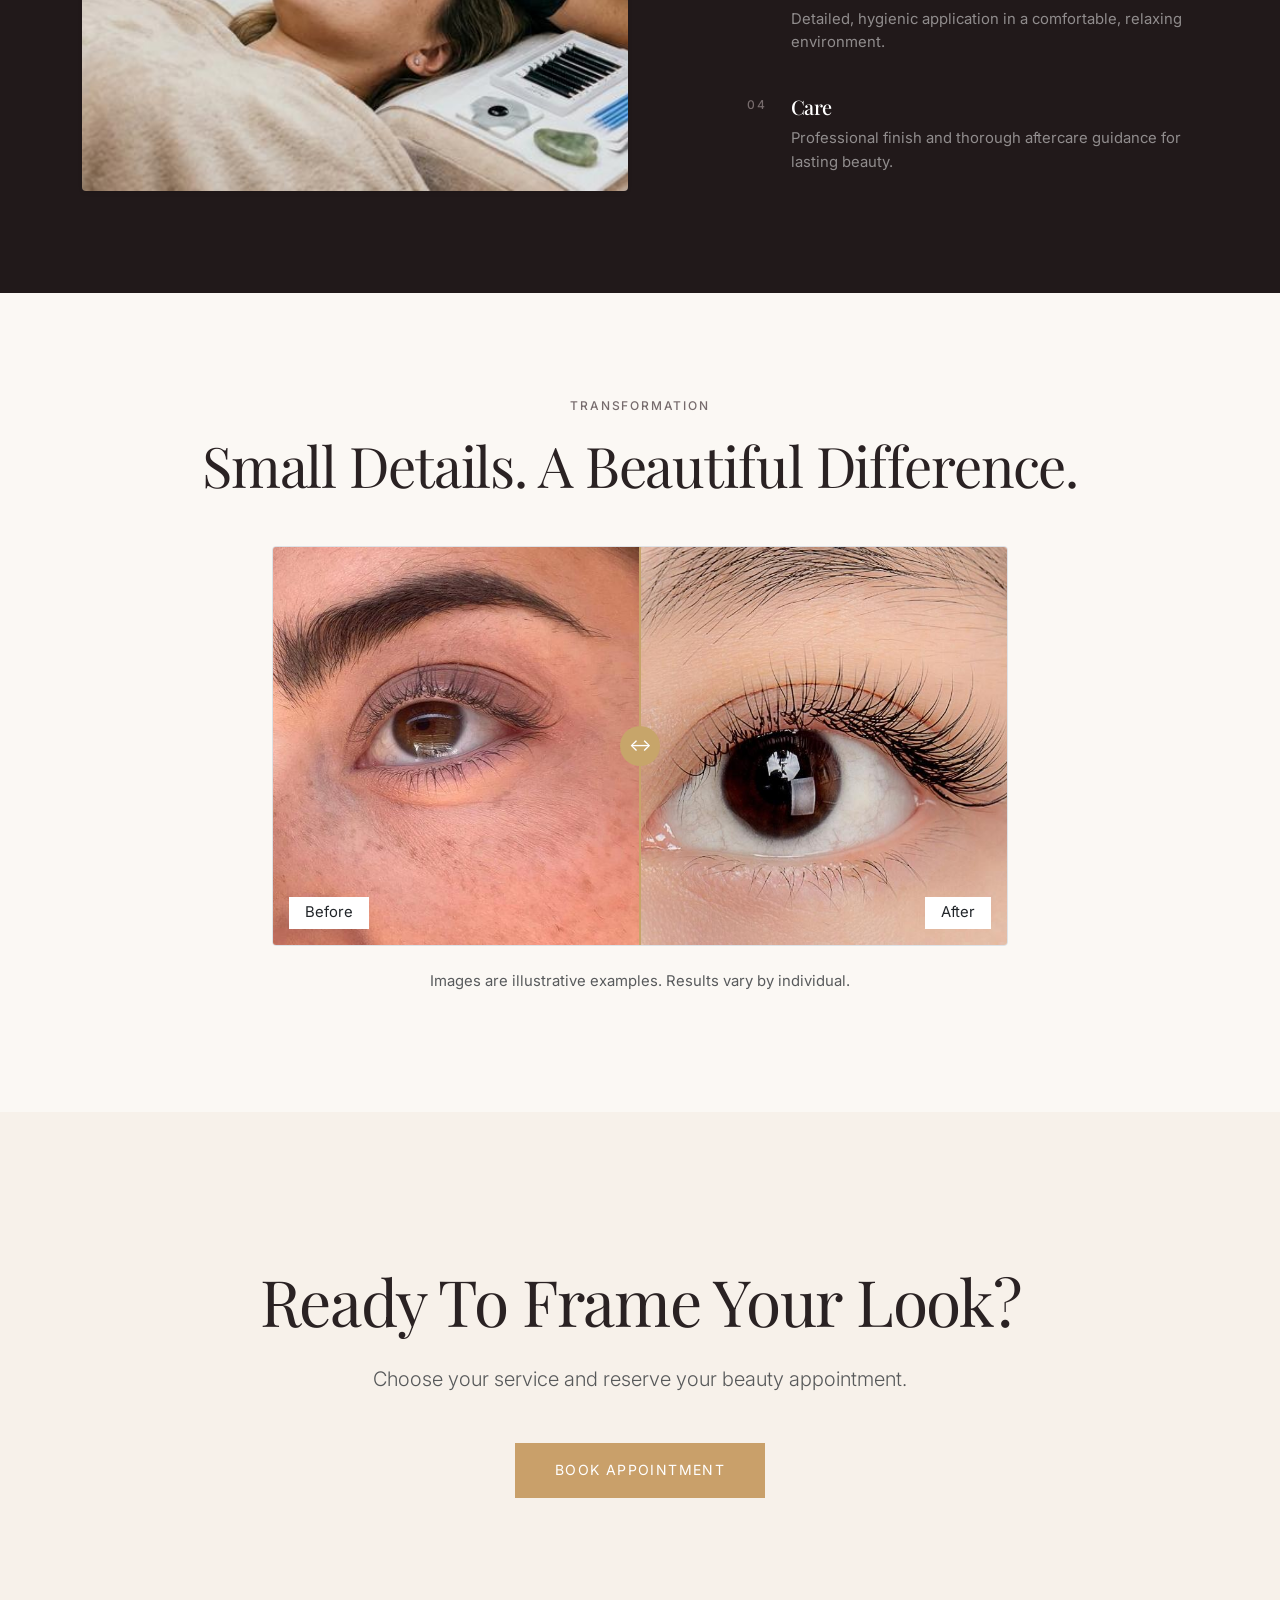
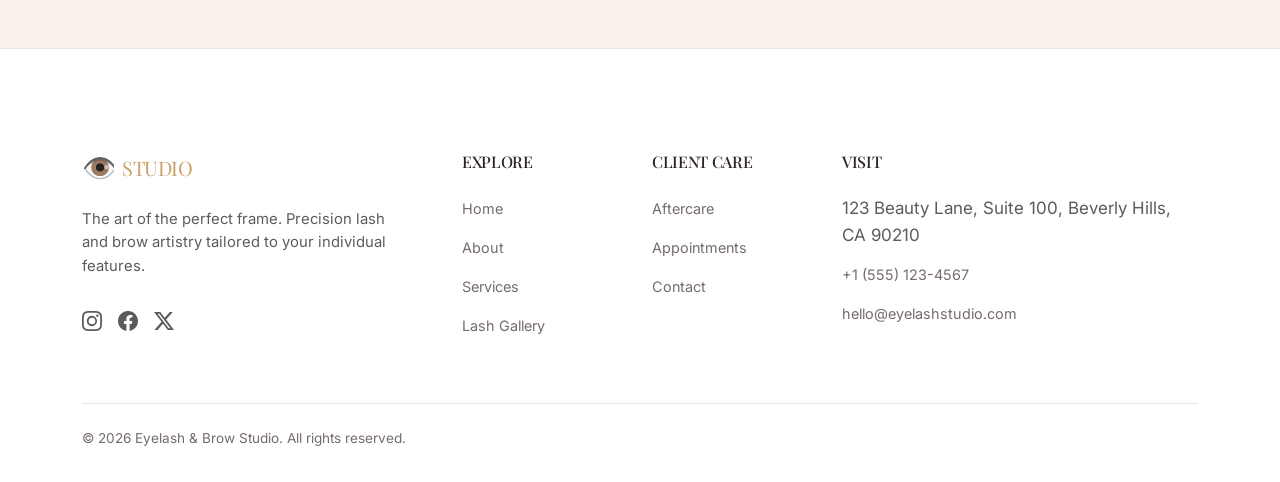
==== commit 950cc256: "changes" ====
--- a/index.html
+++ b/index.html
@@ -24,11 +24,10 @@
 
     <!-- Navbar -->
     <nav class="navbar navbar-expand-xl navbar-custom">
-        <div class="container-fluid px-4 px-lg-5 d-flex align-items-center">
+        <div class="container-fluid px-4 px-lg-5">
 
             <!-- Left: Brand (width 33% on XL) -->
-            <div class="d-flex align-items-center">
-                <a class="navbar-brand d-flex align-items-center gap-2 m-0" href="index.html">
+            <a class="navbar-brand d-flex align-items-center gap-2 m-0" href="index.html">
                     <img src="data:image/svg+xml,%3Csvg xmlns='http://www.w3.org/2000/svg' viewBox='0 0 100 100'%3E%3Ctext y='.9em' font-size='90'%3E👁️%3C/text%3E%3C/svg%3E"
                         alt="Logo" width="32" height="32">
                     <h2 class="footer-heading mb-0 ms-2">STUDIO</h2>
@@ -38,7 +37,6 @@
                     aria-label="Toggle navigation">
                     <span class="navbar-toggler-icon"></span>
                 </button>
-            </div>
 
             <!-- Center & Right: Collapse area -->
             <div class="collapse navbar-collapse justify-content-between" id="mainNav">
@@ -72,28 +70,31 @@
     <!-- Main Content -->
     <main>
         <!-- 1. Hero Section -->
-        <section class="section vh-100 d-flex align-items-center position-relative overflow-hidden"
+        <section class="section min-vh-100 d-flex align-items-center position-relative overflow-hidden py-5 py-lg-0 mt-5 mt-lg-0"
             style="background-color: var(--bg-body);">
-            <div class="container h-100 position-relative z-1">
-                <div class="row h-100 align-items-center">
-                    <div class="col-lg-6 col-md-8 position-relative z-2">
+            <div class="container position-relative z-1 pt-5 pt-lg-0">
+                <div class="row align-items-center flex-column-reverse flex-lg-row text-center text-lg-start">
+                    <div class="col-lg-6 col-md-8 position-relative z-2 mb-4 mb-lg-0 mx-auto mx-lg-0">
                         <span class="eyebrow text-accent mb-4 d-block reveal-on-scroll">LASHES • BROWS • BEAUTY</span>
                         <h1 class="display-2 font-heading mb-4 text-dark-espresso reveal-on-scroll">Your Eyes,
                             Beautifully Framed.</h1>
-                        <p class="lead text-muted mb-5 reveal-on-scroll" style="max-width: 480px;">
+                        <p class="lead text-muted mb-5 reveal-on-scroll mx-auto mx-lg-0" style="max-width: 480px;">
                             Precision lash and brow artistry designed to complement your features with effortless,
                             refined beauty.
                         </p>
-                        <div class="d-flex flex-column flex-sm-row gap-3 reveal-on-scroll">
+                        <div class="d-flex flex-column flex-sm-row justify-content-center justify-content-lg-start gap-3 reveal-on-scroll">
                             <a href="services.html" class="btn-outline text-center">Explore Our Services</a>
                         </div>
                     </div>
+                    <div class="col-lg-6 d-block d-lg-none mt-4">
+                        <img src="assets/images/home1-hero.jpg" alt="Hero" class="img-fluid rounded shadow-sm w-100">
+                    </div>
                 </div>
             </div>
             <!-- Portrait -->
-            <div class="position-absolute top-0 end-0 h-100 w-50 d-none d-lg-block z-0"
+            <div class="hero-image position-absolute top-0 end-0 h-100 w-50 d-none d-lg-block z-0"
                 style="background: url('assets/images/home1-hero.jpg') no-repeat center center/cover;">
-                <div class="position-absolute top-0 start-0 w-100 h-100"
+                <div class="hero-gradient position-absolute top-0 start-0 w-100 h-100"
                     style="background: linear-gradient(90deg, var(--bg-body) 0%, transparent 100%);"></div>
             </div>
         </section>
@@ -120,7 +121,7 @@
                             </div>
                         </div>
                     </div>
-                    <div class="col-md-4 mt-lg-5 reveal-on-scroll">
+                    <div class="col-md-4 reveal-on-scroll">
                         <div class="card border-0 bg-transparent">
                             <img src="assets/images/hybrid.jpg" class="card-img-top rounded-0 w-100 object-fit-cover"
                                 alt="Hybrid Lashes" style="aspect-ratio: 4/5;">
@@ -164,7 +165,7 @@
                     <div class="col-md-6 reveal-on-scroll">
                         <div class="p-5 border border-light h-100 transition-base hover-shadow"
                             style="background: url('https://images.unsplash.com/photo-1522337360788-8b13fee7a3af?auto=format&fit=crop&q=80') no-repeat center center/cover; position: relative;">
-                            <div class="position-absolute top-0 start-0 w-100 h-100"
+                            <div class="hero-gradient position-absolute top-0 start-0 w-100 h-100"
                                 style="background-color: rgba(33,25,26,0.6);"></div>
                             <div class="position-relative z-1 text-white">
                                 <h3 class="h3 font-heading text-white">Lash Extensions</h3>
--- a/assets/css/style.css
+++ b/assets/css/style.css
@@ -72,6 +72,20 @@
     color: var(--primary);
     text-decoration: none;
     transition: var(--transition-base);
+}
+
+/* Mobile Navbar Collapse Overlay */
+@media (max-width: 1199.98px) {
+    .navbar-collapse {
+        position: absolute;
+        top: 100%;
+        left: 0;
+        right: 0;
+        background: var(--bg-body);
+        z-index: 1000;
+        padding: 1rem;
+        box-shadow: 0 4px 6px rgba(0,0,0,0.1);
+    }
 }
 
 a:hover {
--- a/assets/css/dark-mode.css
+++ b/assets/css/dark-mode.css
@@ -10,7 +10,7 @@
 
 [data-theme="dark"] .navbar-custom.scrolled {
     background: var(--dark-espresso);
-    box-shadow: 0 1px 10px rgba(0,0,0,0.5);
+    box-shadow: 0 1px 10px rgba(0, 0, 0, 0.5);
 }
 
 [data-theme="dark"] .navbar-brand {
@@ -39,26 +39,29 @@
 html[data-theme="dark"] .text-dark-espresso {
     color: var(--text-dark) !important;
 }
+
 html[data-theme="dark"] .bg-dark-espresso {
     background-color: var(--deep-brown) !important;
 }
+
 html[data-theme="dark"] .accordion-button {
     color: var(--text-dark) !important;
 }
+
 html[data-theme="dark"] .accordion-button:not(.collapsed) {
     color: var(--primary) !important;
-}
+}
 
 /* Global text overrides for dark mode to ensure everything is visible */
 html[data-theme="dark"] body,
 html[data-theme="dark"] p,
 html[data-theme="dark"] span,
 html[data-theme="dark"] li,
-html[data-theme="dark"] h1, 
-html[data-theme="dark"] h2, 
-html[data-theme="dark"] h3, 
-html[data-theme="dark"] h4, 
-html[data-theme="dark"] h5, 
+html[data-theme="dark"] h1,
+html[data-theme="dark"] h2,
+html[data-theme="dark"] h3,
+html[data-theme="dark"] h4,
+html[data-theme="dark"] h5,
 html[data-theme="dark"] h6 {
     color: var(--text-dark) !important;
 }
@@ -81,7 +84,7 @@
 html[data-theme="dark"] .bg-light,
 html[data-theme="dark"] .bg-white {
     background-color: var(--deep-brown) !important;
-}
+}
 
 /* Force all sections and cards to be dark */
 html[data-theme="dark"] .section:not(.bg-dark-espresso),
@@ -99,10 +102,18 @@
     border-color: var(--border-color) !important;
 }
 
+html[data-theme="dark"] ::placeholder {
+    color: rgba(255, 255, 255, 0.5) !important;
+}
+
+html[data-theme="dark"] select.form-select {
+    background-image: url("data:image/svg+xml,%3csvg xmlns='http://www.w3.org/2000/svg' viewBox='0 0 16 16'%3e%3cpath fill='none' stroke='%23ffffff' stroke-linecap='round' stroke-linejoin='round' stroke-width='2' d='m2 5 6 6 6-6'/%3e%3c/svg%3e") !important;
+}
+
 /* Ensure text in cards is visible */
 html[data-theme="dark"] .card-body * {
     color: var(--text-dark) !important;
-}
+}
 
 /* Fix hover states and active states in dark mode that were overridden */
 html[data-theme="dark"] .navbar-nav .nav-link:hover,
@@ -112,12 +123,13 @@
 
 html[data-theme="dark"] .social-icon-hover:hover {
     color: var(--secondary) !important;
-}
+}
 
 /* Ensure text-accent links in Explore Further (cards) keep their color instead of turning white */
 html[data-theme="dark"] .card-body .text-accent {
     color: var(--primary) !important;
 }
+
 html[data-theme="dark"] .card-body .text-accent:hover {
     color: var(--secondary) !important;
 }
@@ -126,6 +138,7 @@
 html[data-theme="dark"] .accordion-button::after {
     filter: invert(1) brightness(100);
 }
+
 /* Ensure accordion button text is visible in dark mode */
 html[data-theme="dark"] .accordion-button {
     color: var(--text-dark) !important;
@@ -136,4 +149,4 @@
     background-color: var(--secondary) !important;
     border-color: var(--secondary) !important;
     color: #fff !important;
-}
+}
--- a/assets/css/rtl.css
+++ b/assets/css/rtl.css
@@ -40,8 +40,34 @@
     content: "\f130"; /* bi-arrow-right */
 }
 
-/* Accordion RTL Icon Fix */
-.accordion-button::after {
+/* Accordion RTL Icon Fix - Keep Right Corner */
+[dir="rtl"] .accordion-button::after {
+    margin-right: 0 !important;
+    margin-left: auto !important;
+}
+
+[dir="rtl"] .text-lg-start,
+[dir="rtl"] .text-start {
+    text-align: right !important;
+}
+
+[dir="rtl"] .me-4 {
+    margin-right: 0 !important;
+    margin-left: 1.5rem !important;
+}
+
+[dir="rtl"] .ms-4 {
     margin-left: 0 !important;
-    margin-right: auto !important;
+    margin-right: 1.5rem !important;
+}
+
+[dir="rtl"] .hero-image {
+    right: auto !important;
+    left: 0 !important;
+}
+
+[dir="rtl"] .hero-gradient {
+    left: auto !important;
+    right: 0 !important;
+    background: linear-gradient(270deg, var(--bg-body) 0%, transparent 100%) !important;
 }
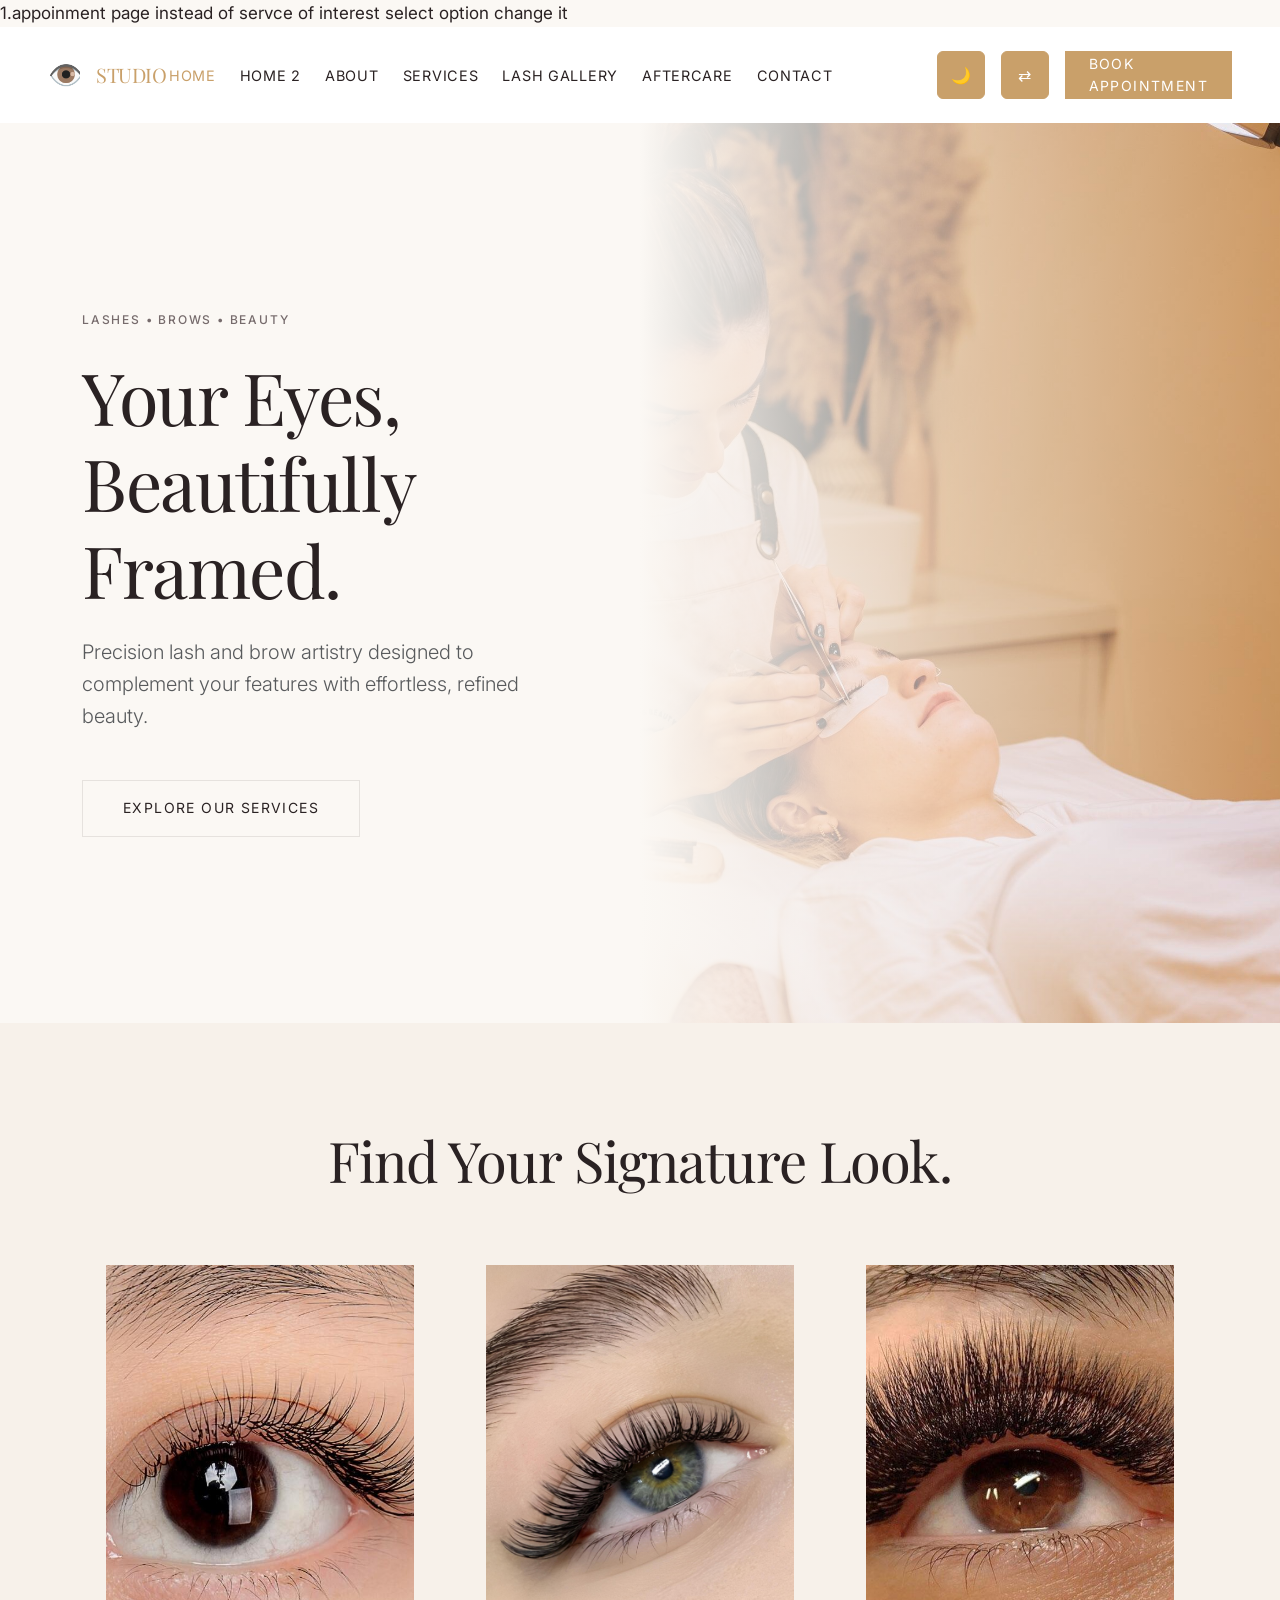
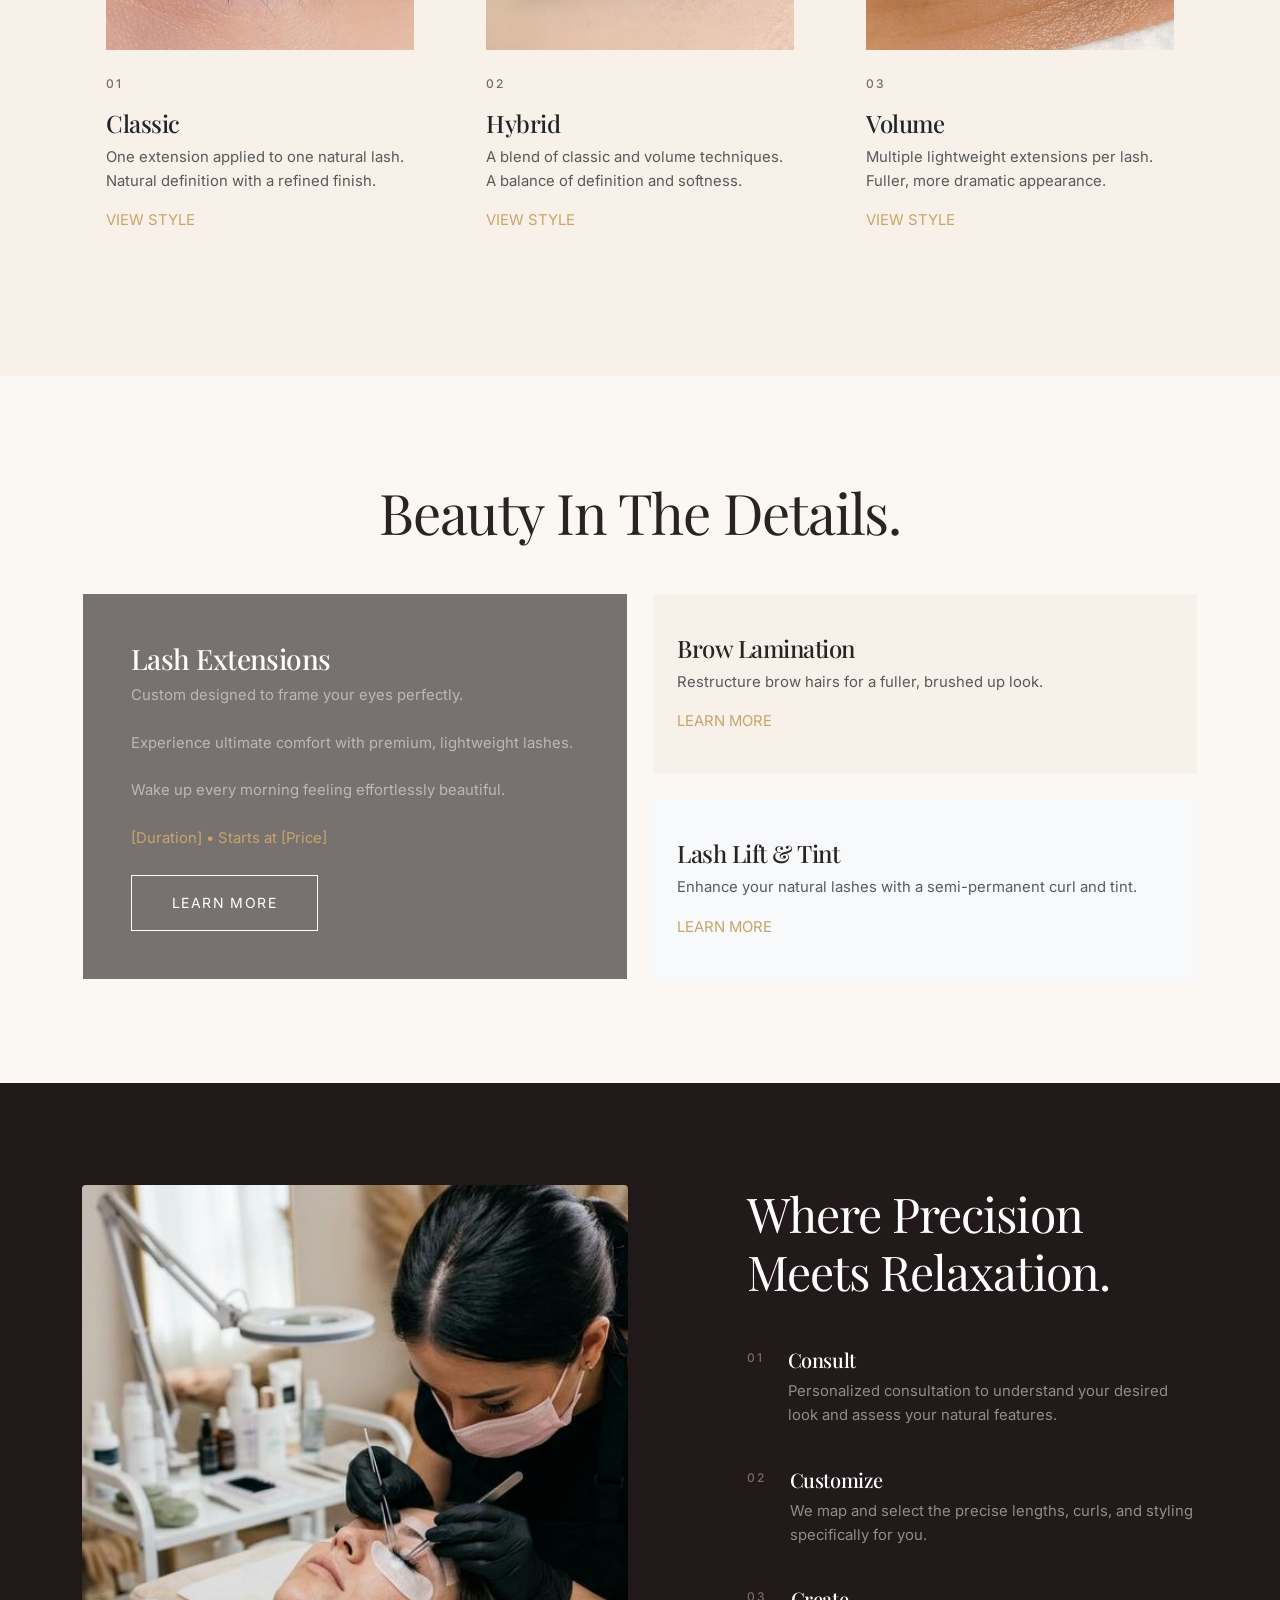
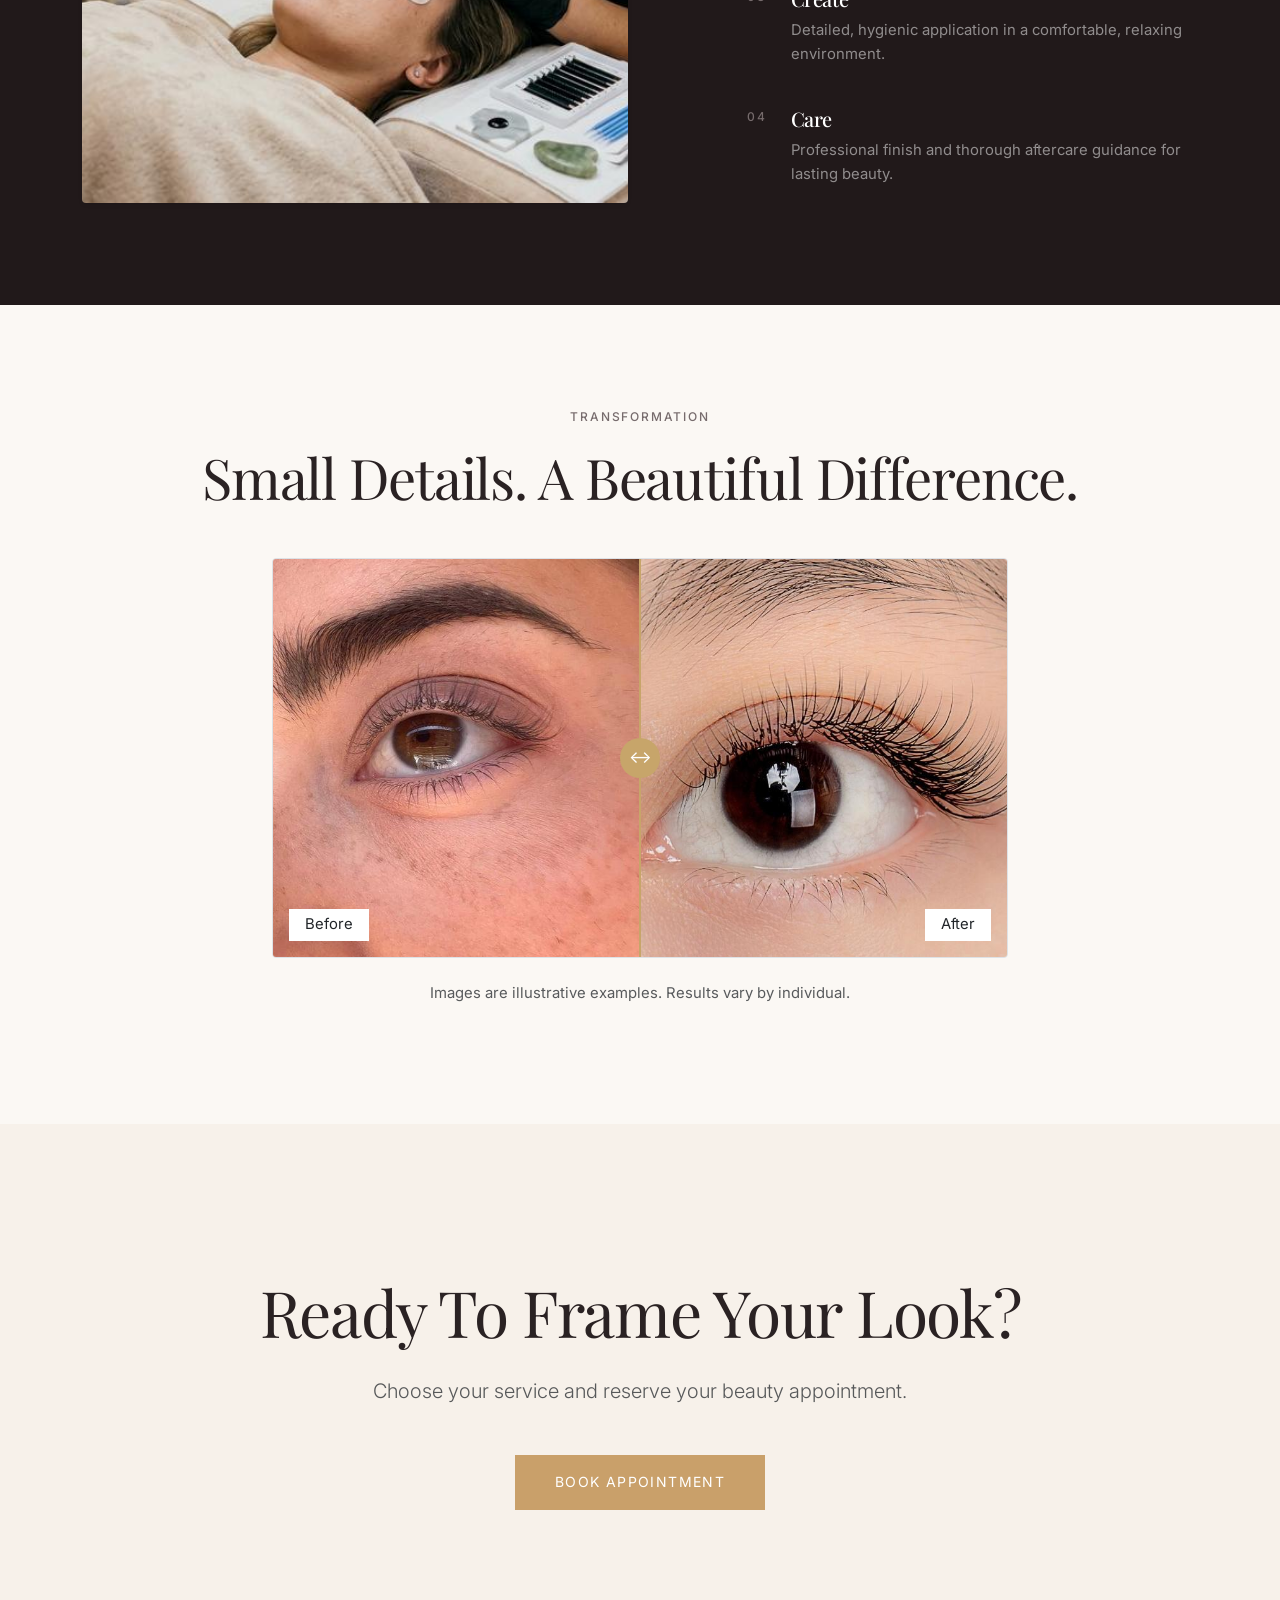
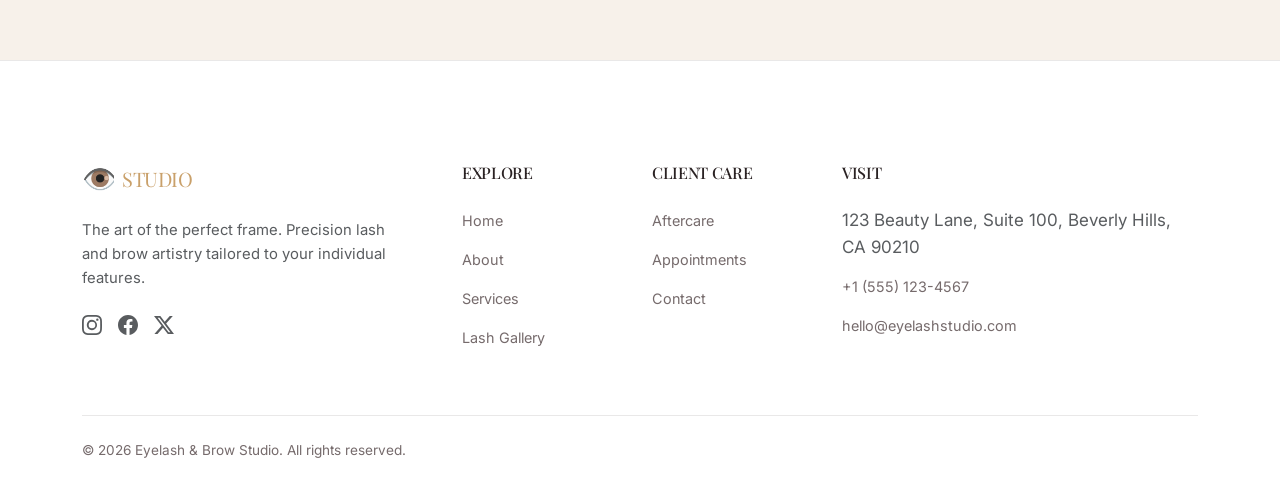
==== commit 1e90676b: "changes" ====
--- a/index.html
+++ b/index.html
@@ -1,3 +1,4 @@
+1.appoinment page instead of servce of interest select option change it
 <!DOCTYPE html>
 <html lang="en">
 
@@ -28,15 +29,15 @@
 
             <!-- Left: Brand (width 33% on XL) -->
             <a class="navbar-brand d-flex align-items-center gap-2 m-0" href="index.html">
-                    <img src="data:image/svg+xml,%3Csvg xmlns='http://www.w3.org/2000/svg' viewBox='0 0 100 100'%3E%3Ctext y='.9em' font-size='90'%3E👁️%3C/text%3E%3C/svg%3E"
-                        alt="Logo" width="32" height="32">
-                    <h2 class="footer-heading mb-0 ms-2">STUDIO</h2>
-                </a>
-                <button class="navbar-toggler border-0 shadow-none ms-auto d-xl-none" type="button"
-                    data-bs-toggle="collapse" data-bs-target="#mainNav" aria-controls="mainNav" aria-expanded="false"
-                    aria-label="Toggle navigation">
-                    <span class="navbar-toggler-icon"></span>
-                </button>
+                <img src="data:image/svg+xml,%3Csvg xmlns='http://www.w3.org/2000/svg' viewBox='0 0 100 100'%3E%3Ctext y='.9em' font-size='90'%3E👁️%3C/text%3E%3C/svg%3E"
+                    alt="Logo" width="32" height="32">
+                <h2 class="footer-heading mb-0 ms-2">STUDIO</h2>
+            </a>
+            <button class="navbar-toggler border-0 shadow-none ms-auto d-xl-none" type="button"
+                data-bs-toggle="collapse" data-bs-target="#mainNav" aria-controls="mainNav" aria-expanded="false"
+                aria-label="Toggle navigation">
+                <span class="navbar-toggler-icon"></span>
+            </button>
 
             <!-- Center & Right: Collapse area -->
             <div class="collapse navbar-collapse justify-content-between" id="mainNav">
@@ -70,7 +71,8 @@
     <!-- Main Content -->
     <main>
         <!-- 1. Hero Section -->
-        <section class="section min-vh-100 d-flex align-items-center position-relative overflow-hidden py-5 py-lg-0 mt-5 mt-lg-0"
+        <section
+            class="section min-vh-100 d-flex align-items-center position-relative overflow-hidden py-5 py-lg-0 mt-5 mt-lg-0"
             style="background-color: var(--bg-body);">
             <div class="container position-relative z-1 pt-5 pt-lg-0">
                 <div class="row align-items-center flex-column-reverse flex-lg-row text-center text-lg-start">
@@ -82,7 +84,8 @@
                             Precision lash and brow artistry designed to complement your features with effortless,
                             refined beauty.
                         </p>
-                        <div class="d-flex flex-column flex-sm-row justify-content-center justify-content-lg-start gap-3 reveal-on-scroll">
+                        <div
+                            class="d-flex flex-column flex-sm-row justify-content-center justify-content-lg-start gap-3 reveal-on-scroll">
                             <a href="services.html" class="btn-outline text-center">Explore Our Services</a>
                         </div>
                     </div>
@@ -107,7 +110,7 @@
                 </div>
                 <div class="row g-4 align-items-center">
                     <div class="col-md-4 reveal-on-scroll">
-                        <div class="card border-0 bg-transparent">
+                        <div class="card border-0 bg-transparent signature-card p-4">
                             <img src="assets/images/classic.jpg" class="card-img-top rounded-0 w-100 object-fit-cover"
                                 alt="Classic Lashes" style="aspect-ratio: 4/5;">
                             <div class="card-body px-0 pt-4">
@@ -122,7 +125,7 @@
                         </div>
                     </div>
                     <div class="col-md-4 reveal-on-scroll">
-                        <div class="card border-0 bg-transparent">
+                        <div class="card border-0 bg-transparent signature-card p-4">
                             <img src="assets/images/hybrid.jpg" class="card-img-top rounded-0 w-100 object-fit-cover"
                                 alt="Hybrid Lashes" style="aspect-ratio: 4/5;">
                             <div class="card-body px-0 pt-4">
@@ -137,7 +140,7 @@
                         </div>
                     </div>
                     <div class="col-md-4 reveal-on-scroll">
-                        <div class="card border-0 bg-transparent">
+                        <div class="card border-0 bg-transparent signature-card p-4">
                             <img src="assets/images/volume.jpg" class="card-img-top rounded-0 w-100 object-fit-cover"
                                 alt="Volume Lashes" style="aspect-ratio: 4/5;">
                             <div class="card-body px-0 pt-4">
--- a/assets/css/dark-mode.css
+++ b/assets/css/dark-mode.css
@@ -149,4 +149,6 @@
     background-color: var(--secondary) !important;
     border-color: var(--secondary) !important;
     color: #fff !important;
-}+}
+
+[data-theme="dark"] .navbar-toggler-icon, html[data-theme="dark"] .navbar-toggler-icon { filter: invert(1); }
--- a/assets/css/rtl.css
+++ b/assets/css/rtl.css
@@ -40,15 +40,20 @@
     content: "\f130"; /* bi-arrow-right */
 }
 
-/* Accordion RTL Icon Fix - Keep Right Corner */
+/* Accordion RTL Icon Fix - Keep Left Corner */
 [dir="rtl"] .accordion-button::after {
-    margin-right: 0 !important;
-    margin-left: auto !important;
+    margin-right: auto !important;
+    margin-left: 0 !important;
 }
 
-[dir="rtl"] .text-lg-start,
 [dir="rtl"] .text-start {
     text-align: right !important;
+}
+
+@media (min-width: 992px) {
+    [dir="rtl"] .text-lg-start {
+        text-align: right !important;
+    }
 }
 
 [dir="rtl"] .me-4 {
@@ -61,13 +66,38 @@
     margin-right: 1.5rem !important;
 }
 
+[dir="rtl"] .ms-auto {
+    margin-left: 0 !important;
+    margin-right: auto !important;
+}
+
+[dir="rtl"] .me-auto {
+    margin-right: 0 !important;
+    margin-left: auto !important;
+}
+
 [dir="rtl"] .hero-image {
     right: auto !important;
     left: 0 !important;
 }
 
-[dir="rtl"] .hero-gradient {
+[dir="rtl"] .hero-image .hero-gradient {
     left: auto !important;
     right: 0 !important;
     background: linear-gradient(270deg, var(--bg-body) 0%, transparent 100%) !important;
+}
+
+[dir="rtl"] .signature-card .card-body {
+    padding-right: 1.5rem !important;
+}
+
+[dir="rtl"] .form-select {
+    background-position: left 0.75rem center !important;
+    padding-right: 0.75rem !important;
+    padding-left: 2.25rem !important;
 }
+[ d i r = \ + 
+ r t l \ ]   . n a v b a r - t o g g l e r - i c o n ,   h t m l [ d i r = \ r t l \ ]   . n a v b a r - t o g g l e r - i c o n   {   f i l t e r :   i n v e r t ( 1 ) ;   } + 
+ 
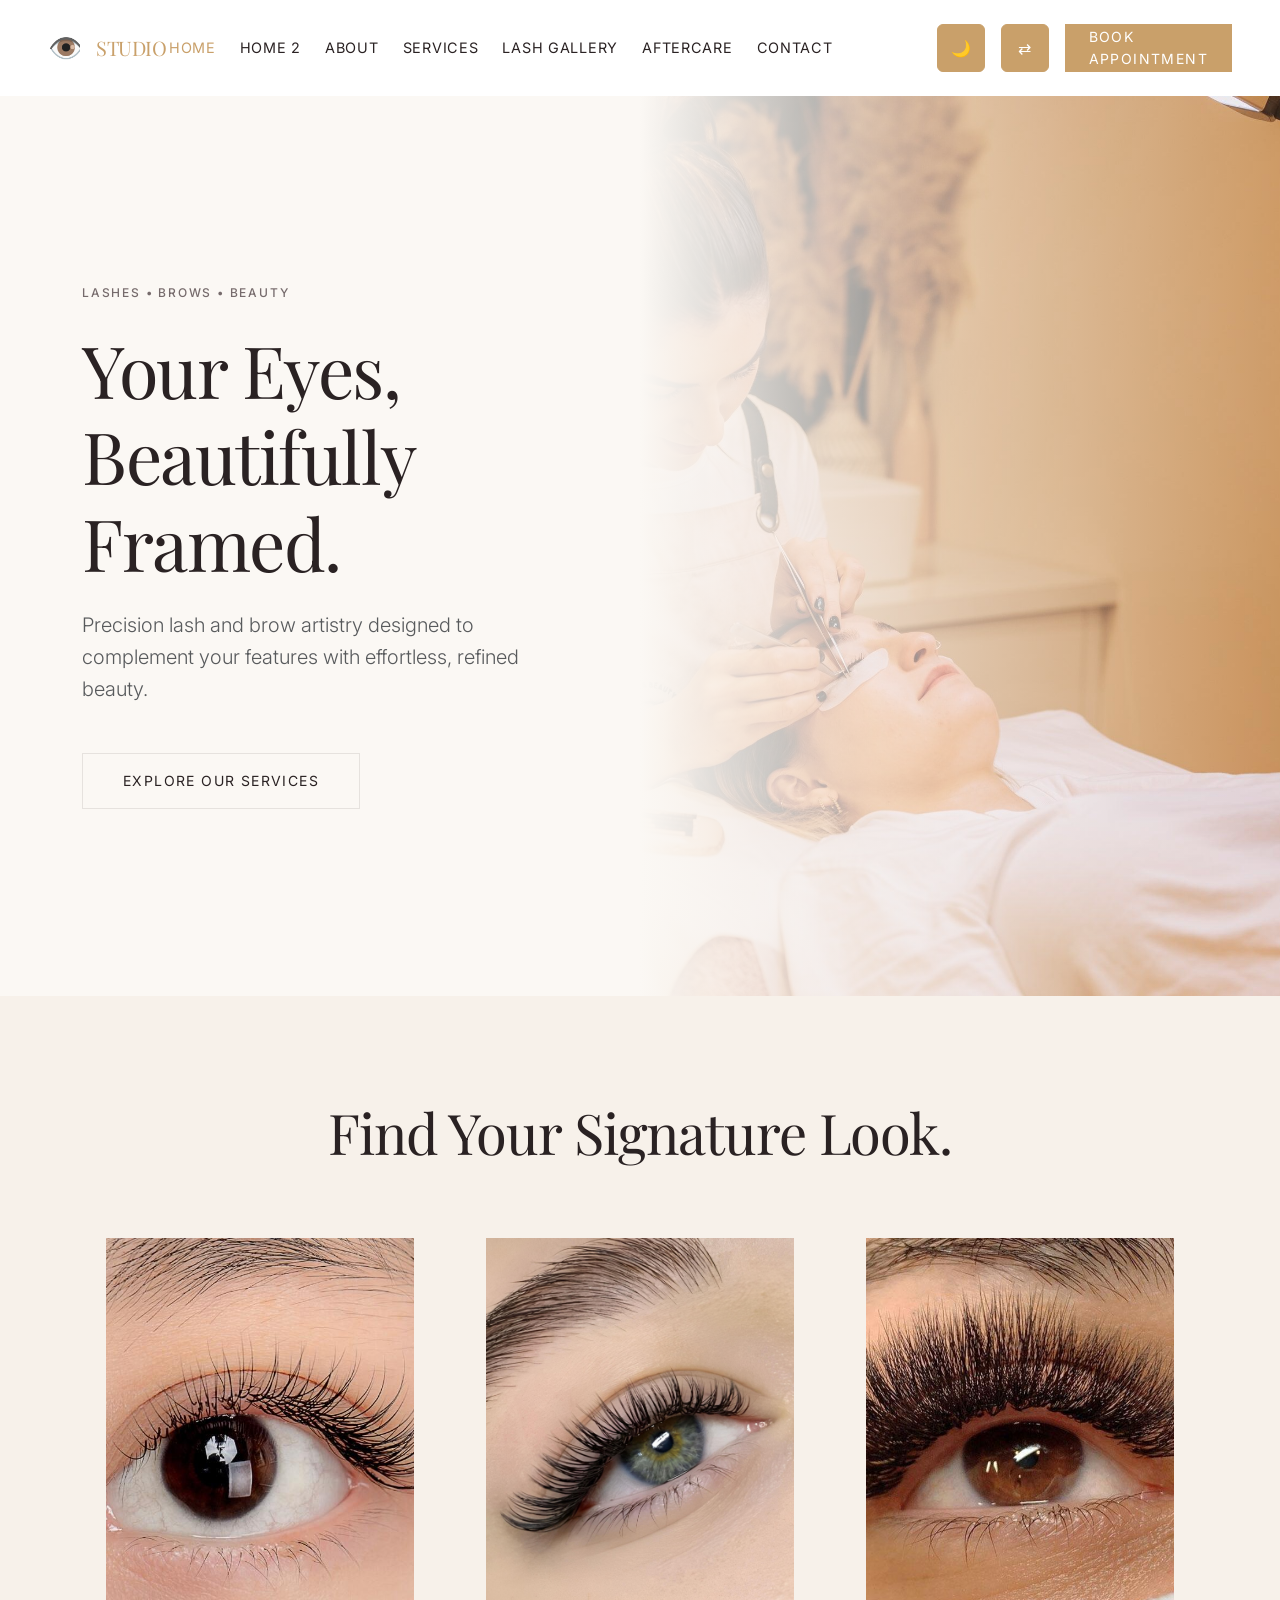
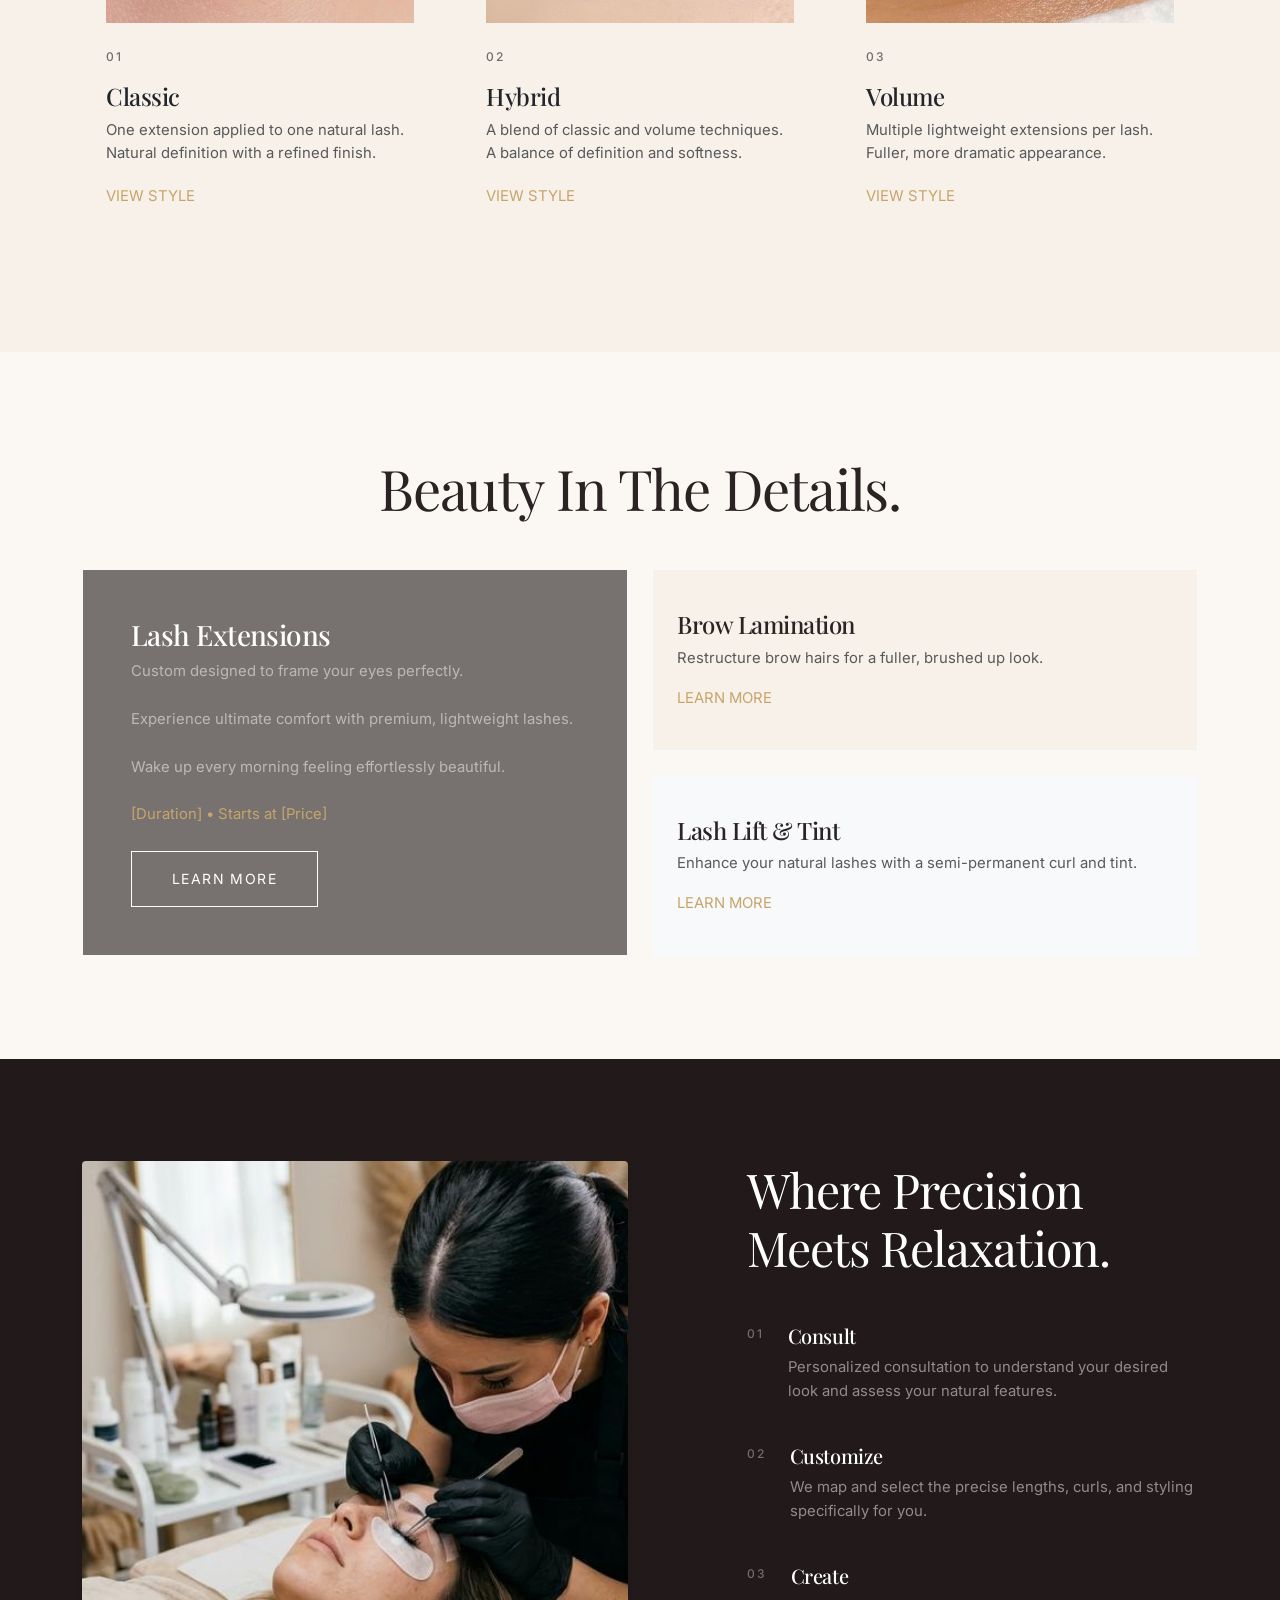
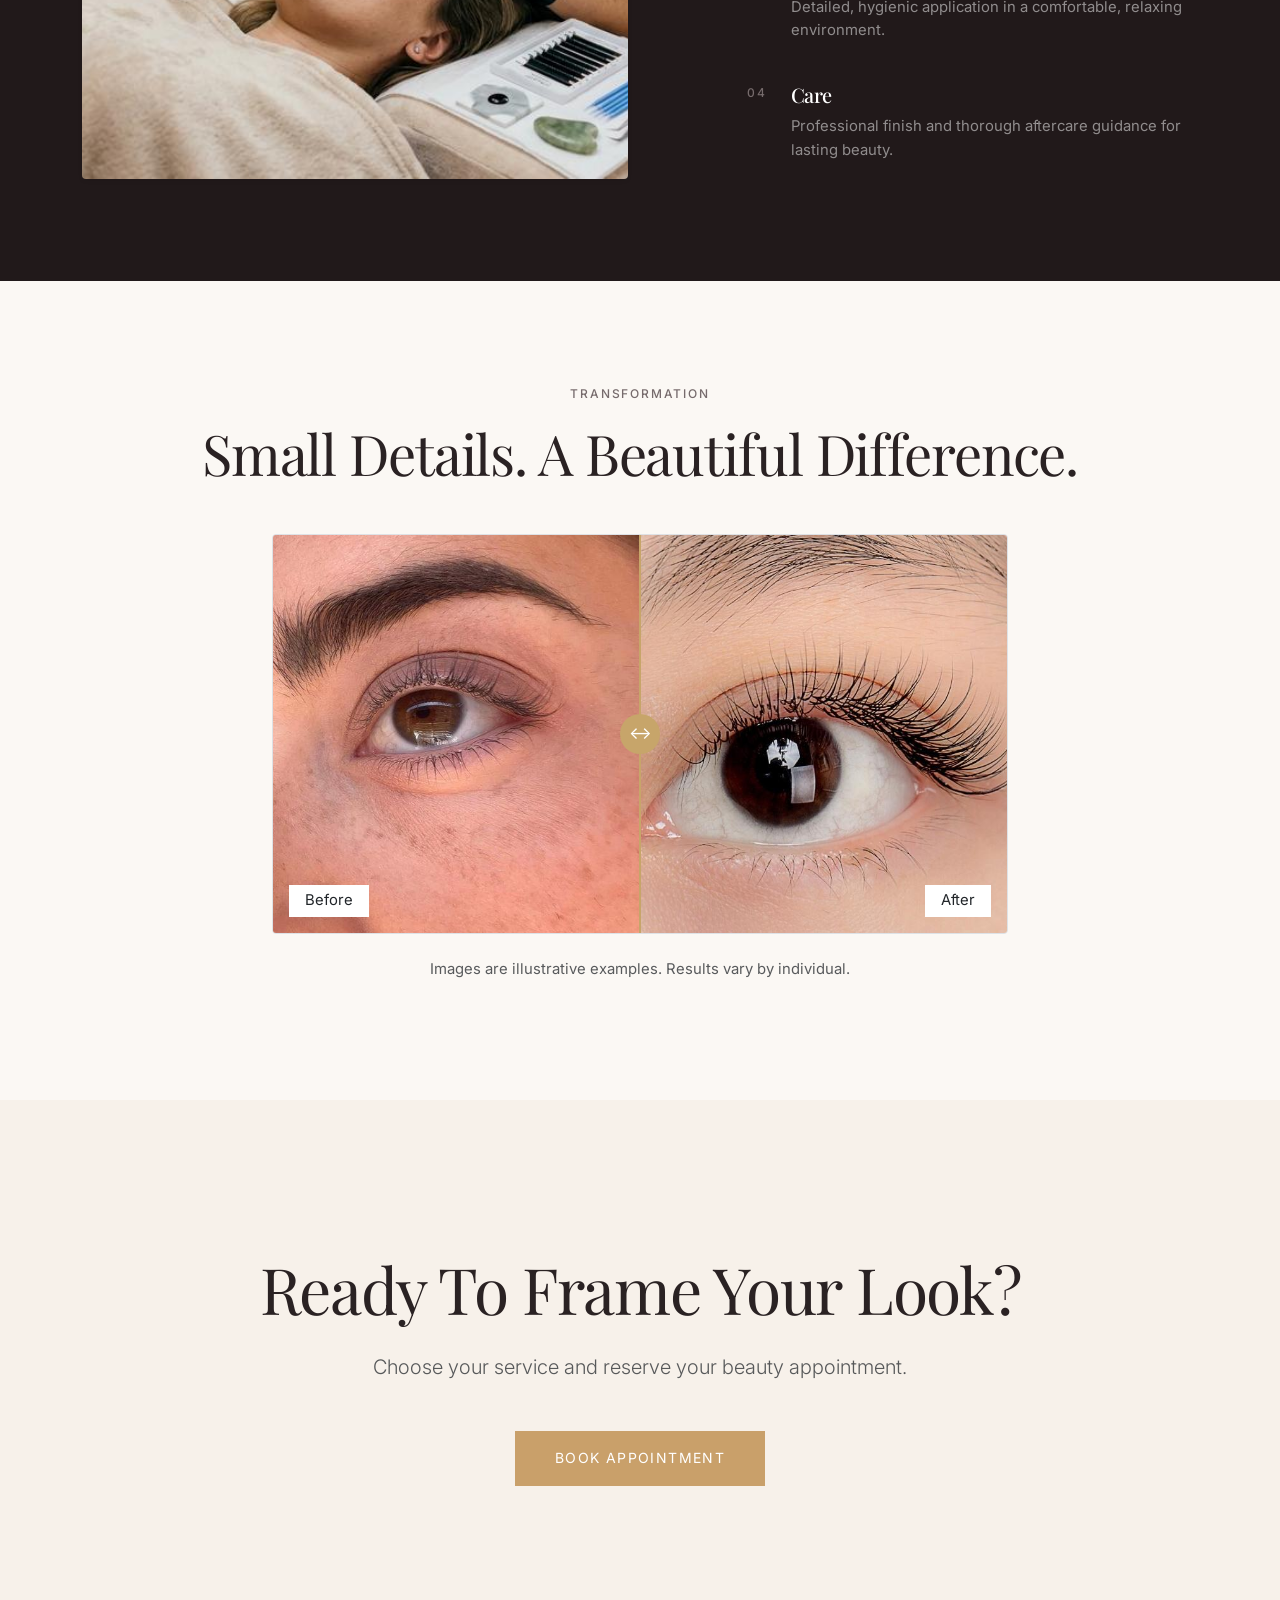
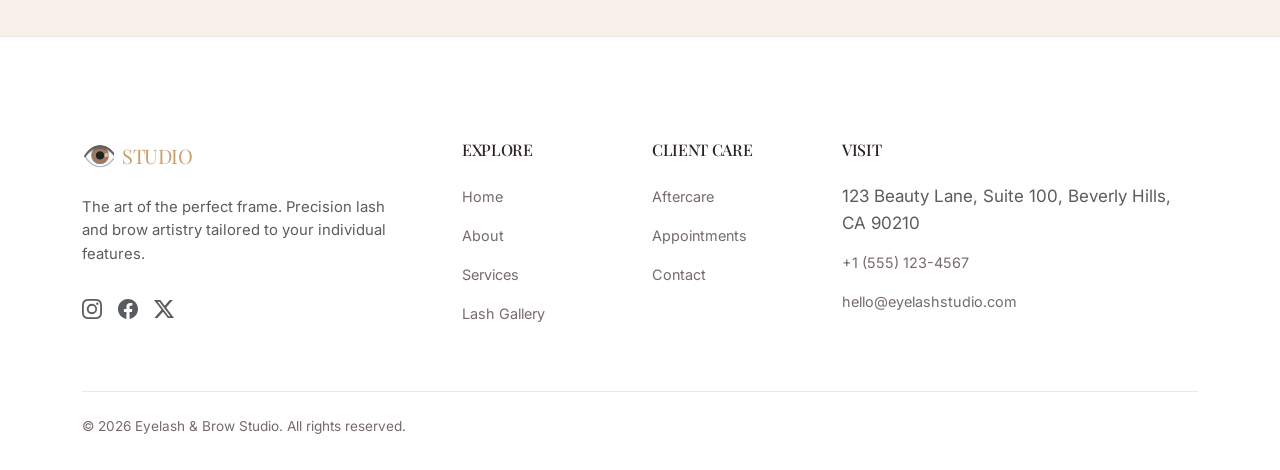
==== commit 5c3a5302: "changes" ====
--- a/index.html
+++ b/index.html
@@ -1,4 +1,3 @@
-1.appoinment page instead of servce of interest select option change it
 <!DOCTYPE html>
 <html lang="en">
 
@@ -108,9 +107,9 @@
                 <div class="text-center mb-5 reveal-on-scroll">
                     <h2 class="display-4 font-heading text-dark-espresso">Find Your Signature Look.</h2>
                 </div>
-                <div class="row g-4 align-items-center">
+                <div class="row g-4 align-items-stretch">
                     <div class="col-md-4 reveal-on-scroll">
-                        <div class="card border-0 bg-transparent signature-card p-4">
+                        <div class="card border-0 bg-transparent signature-card p-4 h-100">
                             <img src="assets/images/classic.jpg" class="card-img-top rounded-0 w-100 object-fit-cover"
                                 alt="Classic Lashes" style="aspect-ratio: 4/5;">
                             <div class="card-body px-0 pt-4">
@@ -125,7 +124,7 @@
                         </div>
                     </div>
                     <div class="col-md-4 reveal-on-scroll">
-                        <div class="card border-0 bg-transparent signature-card p-4">
+                        <div class="card border-0 bg-transparent signature-card p-4 h-100">
                             <img src="assets/images/hybrid.jpg" class="card-img-top rounded-0 w-100 object-fit-cover"
                                 alt="Hybrid Lashes" style="aspect-ratio: 4/5;">
                             <div class="card-body px-0 pt-4">
@@ -140,7 +139,7 @@
                         </div>
                     </div>
                     <div class="col-md-4 reveal-on-scroll">
-                        <div class="card border-0 bg-transparent signature-card p-4">
+                        <div class="card border-0 bg-transparent signature-card p-4 h-100">
                             <img src="assets/images/volume.jpg" class="card-img-top rounded-0 w-100 object-fit-cover"
                                 alt="Volume Lashes" style="aspect-ratio: 4/5;">
                             <div class="card-body px-0 pt-4">
--- a/assets/css/rtl.css
+++ b/assets/css/rtl.css
@@ -33,11 +33,13 @@
 
 /* Adjusting Bootstrap icons for RTL if needed */
 [dir="rtl"] .bi-arrow-right::before {
-    content: "\f12f"; /* bi-arrow-left */
+    content: "\f12f";
+    /* bi-arrow-left */
 }
 
 [dir="rtl"] .bi-arrow-left::before {
-    content: "\f130"; /* bi-arrow-right */
+    content: "\f130";
+    /* bi-arrow-right */
 }
 
 /* Accordion RTL Icon Fix - Keep Left Corner */
@@ -95,9 +97,4 @@
     background-position: left 0.75rem center !important;
     padding-right: 0.75rem !important;
     padding-left: 2.25rem !important;
-}
-[ d i r = \ - 
- r t l \ ]   . n a v b a r - t o g g l e r - i c o n ,   h t m l [ d i r = \ r t l \ ]   . n a v b a r - t o g g l e r - i c o n   {   f i l t e r :   i n v e r t ( 1 ) ;   } - 
- +}
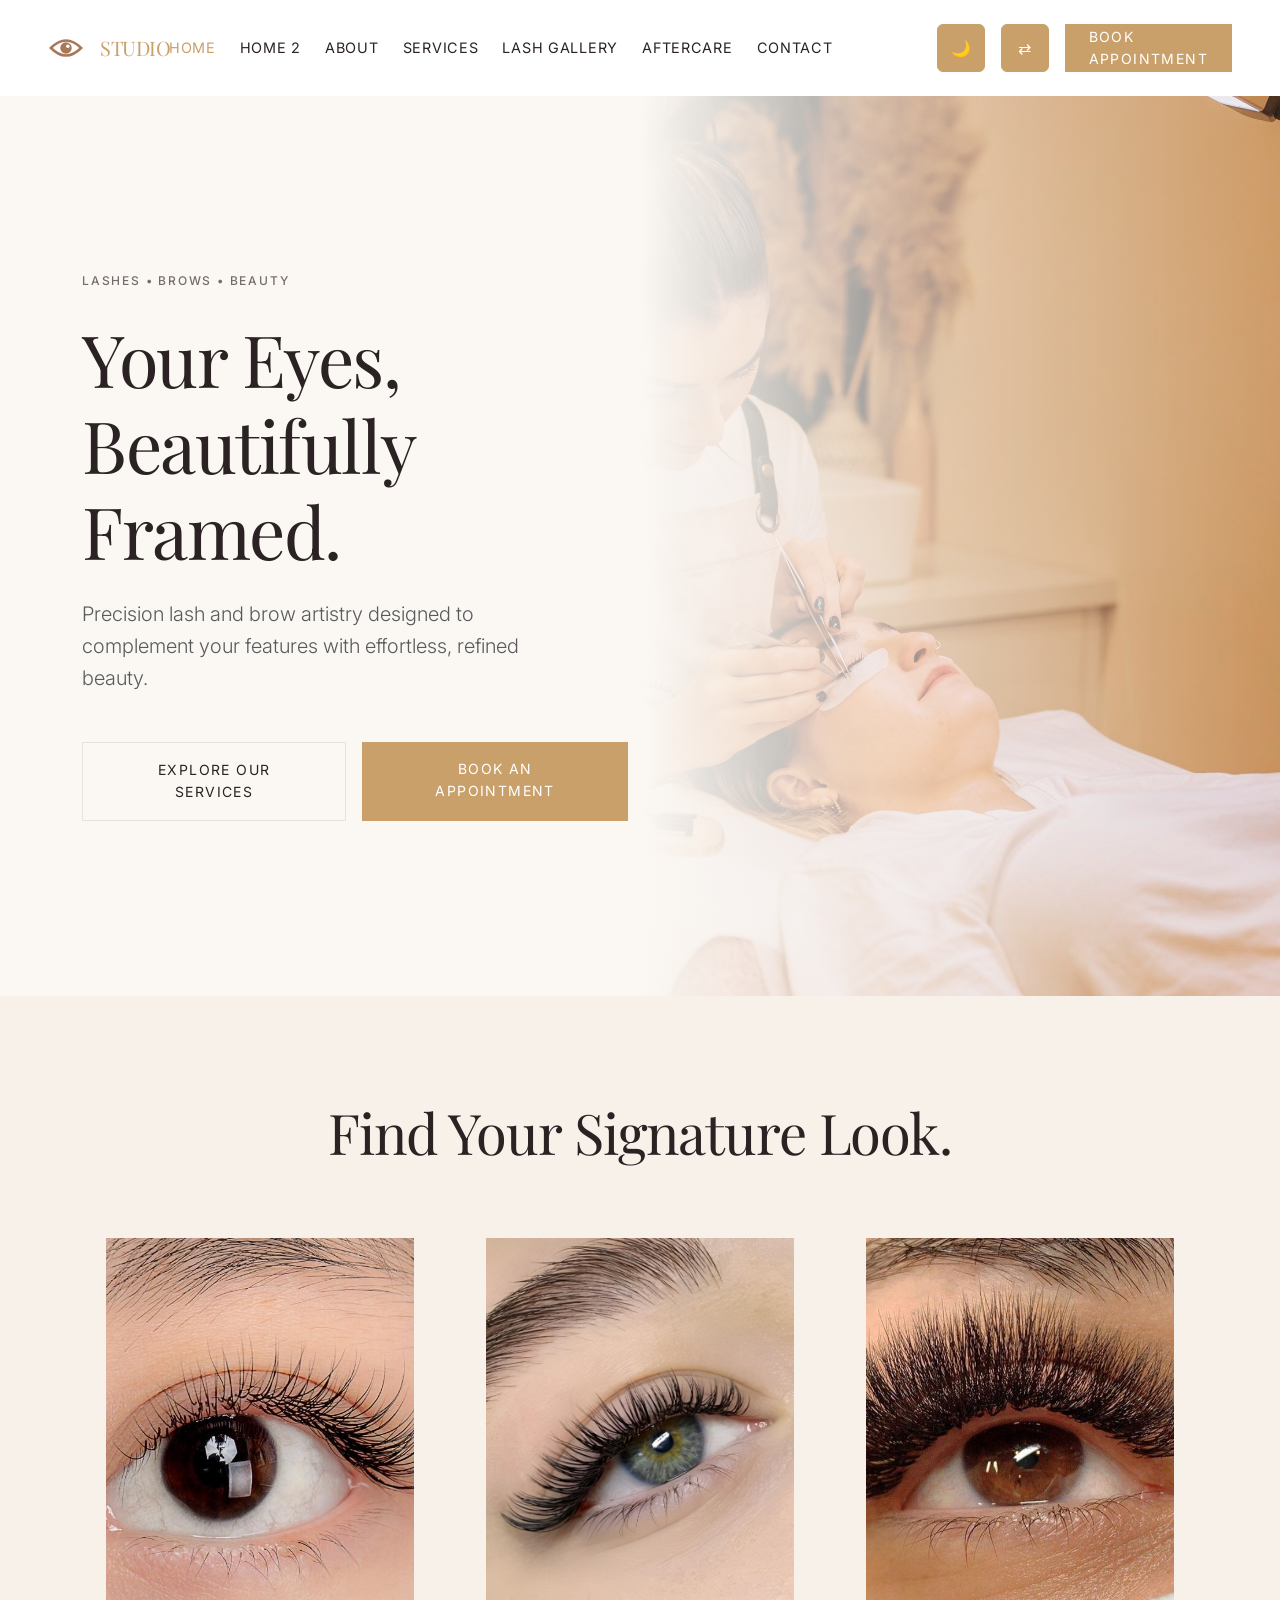
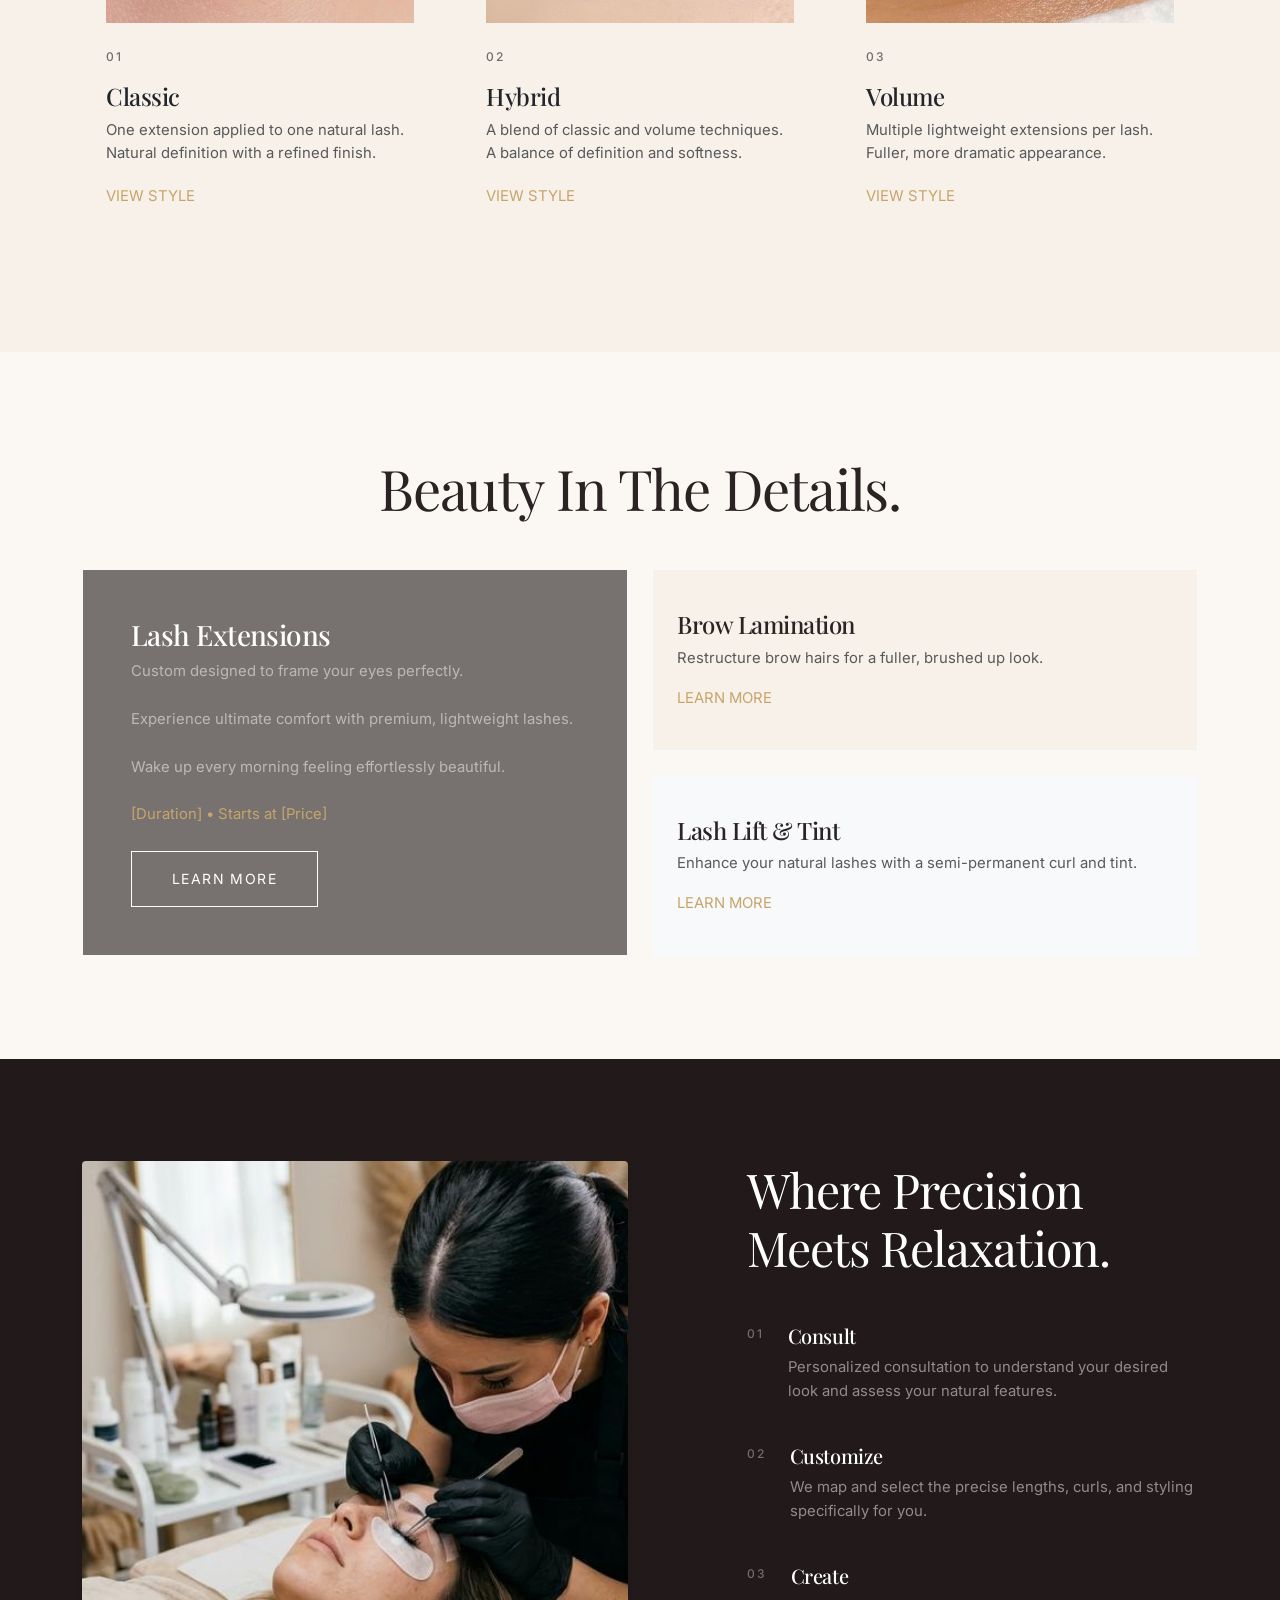
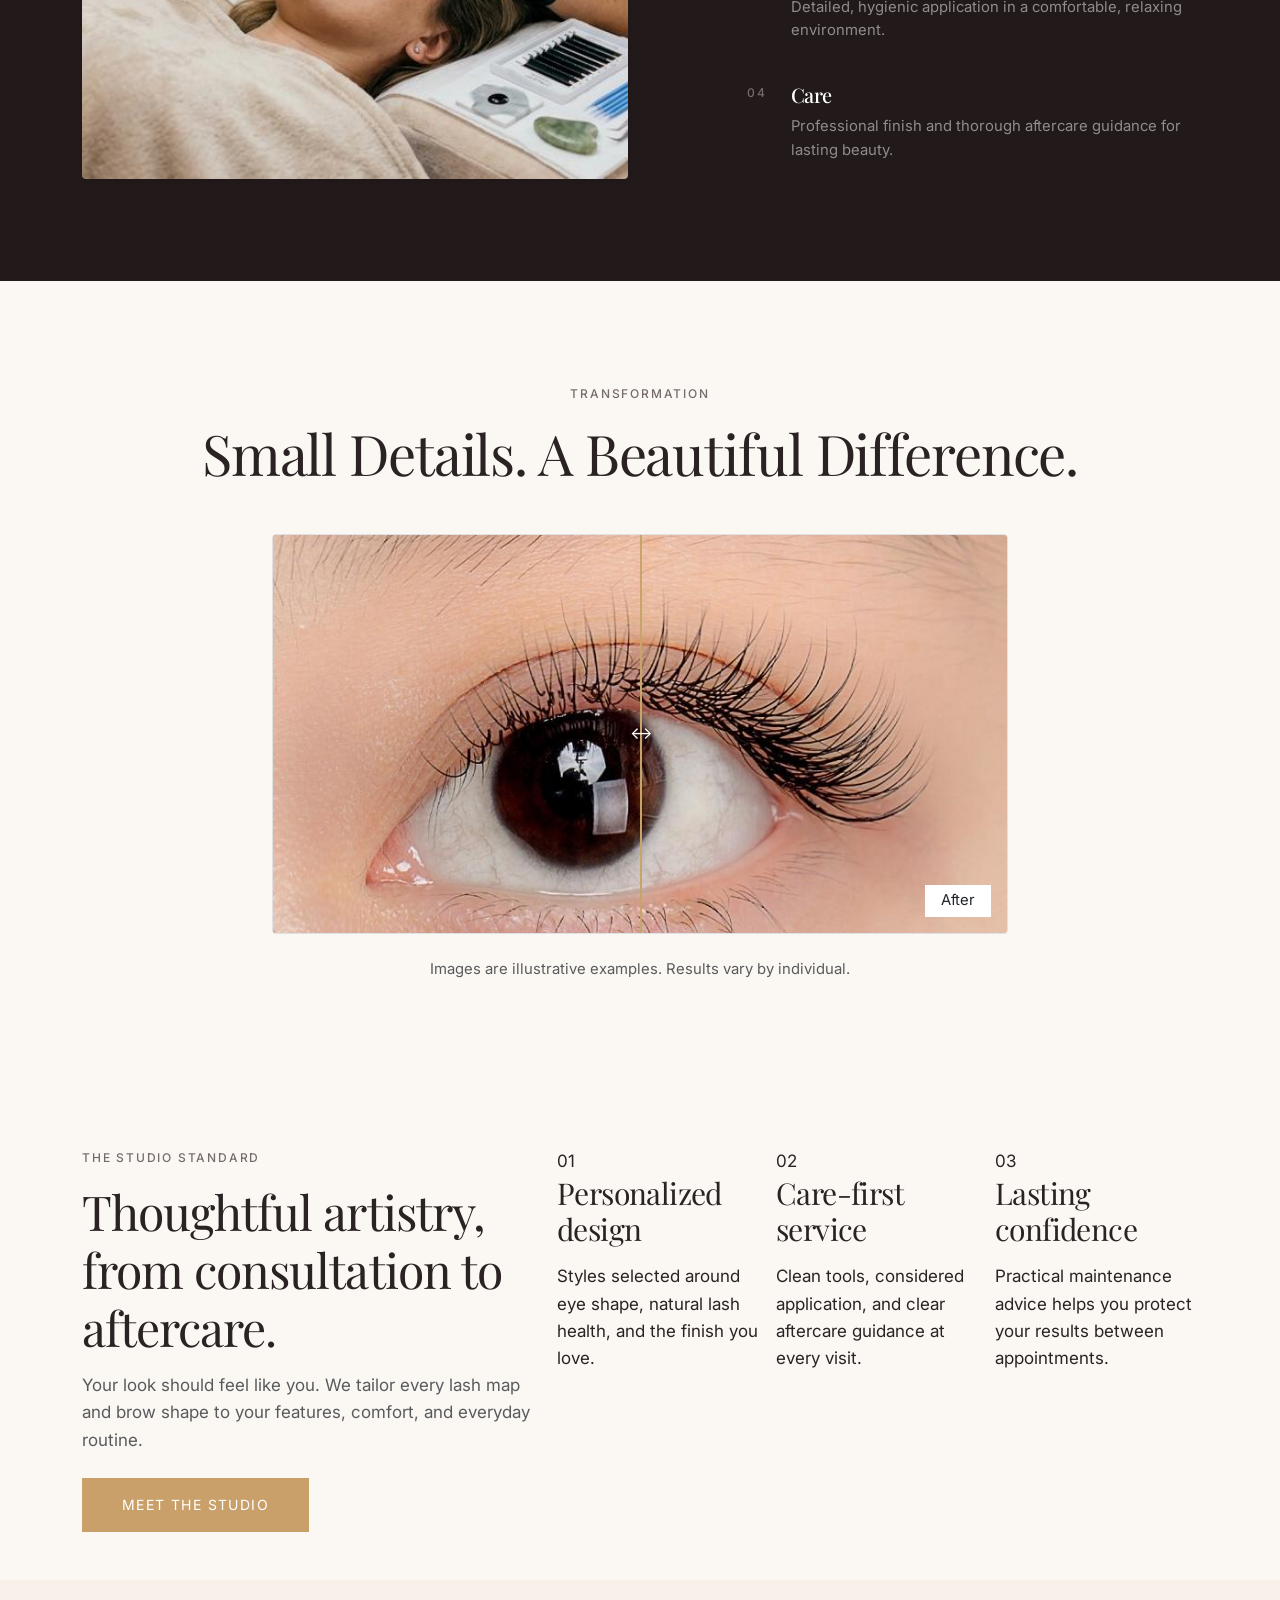
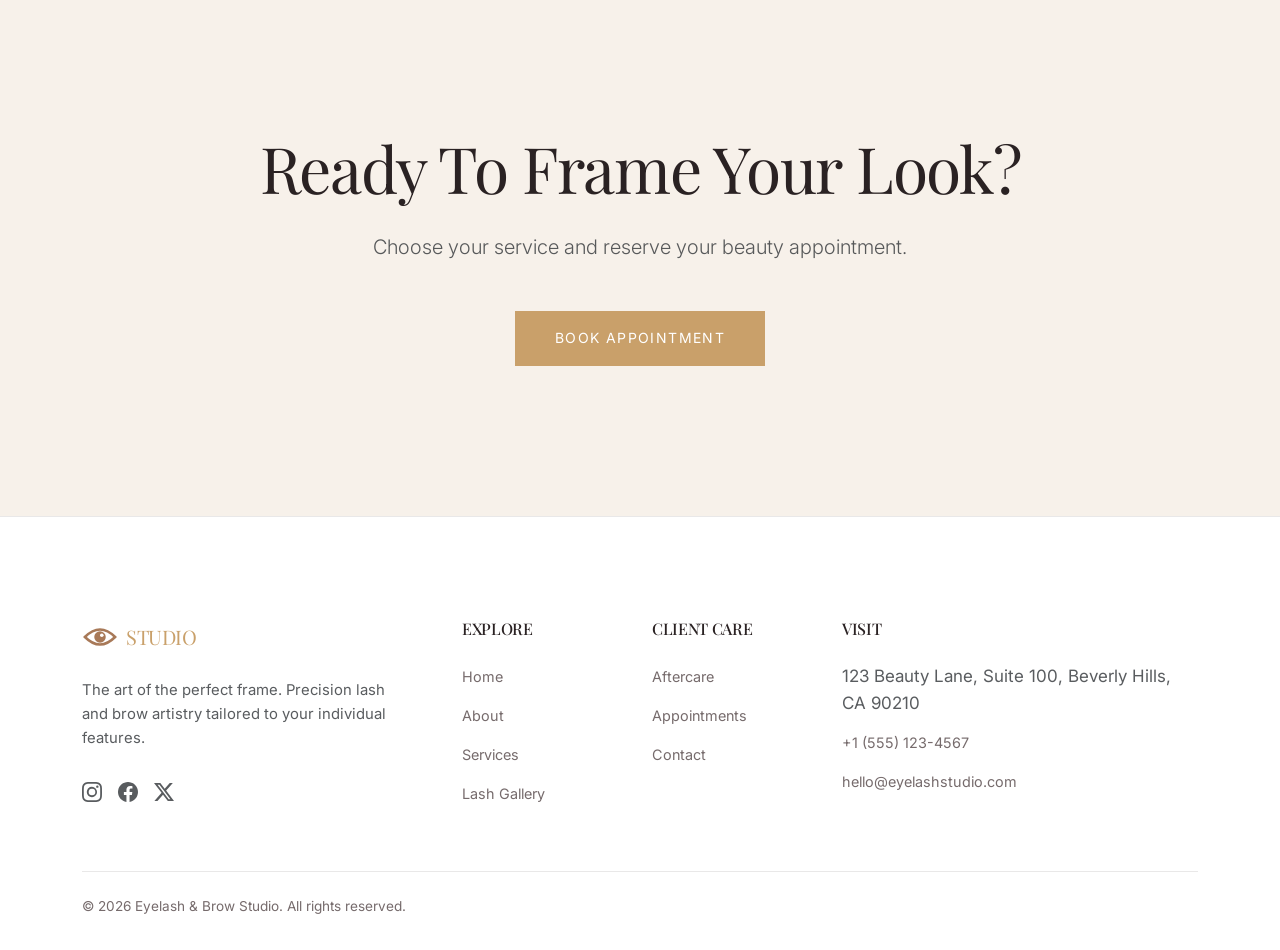
==== commit a62b7319: "corrections" ====
--- a/index.html
+++ b/index.html
@@ -28,8 +28,8 @@
 
             <!-- Left: Brand (width 33% on XL) -->
             <a class="navbar-brand d-flex align-items-center gap-2 m-0" href="index.html">
-                <img src="data:image/svg+xml,%3Csvg xmlns='http://www.w3.org/2000/svg' viewBox='0 0 100 100'%3E%3Ctext y='.9em' font-size='90'%3E👁️%3C/text%3E%3C/svg%3E"
-                    alt="Logo" width="32" height="32">
+                <img src="data:image/svg+xml,%3Csvg xmlns='http://www.w3.org/2000/svg' viewBox='0 0 100 100'%3E%3Cpath d='M8 50 Q50 8 92 50 Q50 92 8 50Z' fill='none' stroke='%23a87958' stroke-width='7'/%3E%3Ccircle cx='50' cy='50' r='16' fill='%23a87958'/%3E%3Ccircle cx='55' cy='45' r='5' fill='%23fff'/%3E%3C/svg%3E"
+                    alt="Studio eye mark" width="36" height="36">
                 <h2 class="footer-heading mb-0 ms-2">STUDIO</h2>
             </a>
             <button class="navbar-toggler border-0 shadow-none ms-auto d-xl-none" type="button"
@@ -86,6 +86,7 @@
                         <div
                             class="d-flex flex-column flex-sm-row justify-content-center justify-content-lg-start gap-3 reveal-on-scroll">
                             <a href="services.html" class="btn-outline text-center">Explore Our Services</a>
+                            <a href="appointment.html" class="btn-primary text-center">Book an Appointment</a>
                         </div>
                     </div>
                     <div class="col-lg-6 d-block d-lg-none mt-4">
@@ -271,25 +272,25 @@
                         <!-- Simplified representation of a slider for demo purposes -->
                         <div class="position-relative overflow-hidden rounded-1 border"
                             style="height: 400px; background: #eee;">
-                            <div class="position-absolute top-0 start-0 w-50 h-100"
-                                style="background: url('assets/images/before.jpg') center/cover;">
+                            <div id="transformationBefore" class="position-absolute top-0 start-0 h-100"
+                                style="width:50%; background: url('assets/images/before.jpg') center/cover;">
                                 <div
                                     class="position-absolute bottom-0 start-0 m-3 px-3 py-1 bg-white text-dark small font-heading">
                                     Before</div>
                             </div>
-                            <div class="position-absolute top-0 end-0 w-50 h-100"
+                            <div id="transformationAfter" class="position-absolute top-0 end-0 w-100 h-100"
                                 style="background: url('assets/images/after.jpg') center/cover;">
                                 <div
                                     class="position-absolute bottom-0 end-0 m-3 px-3 py-1 bg-white text-dark small font-heading">
                                     After</div>
                             </div>
-                            <div class="position-absolute top-0 start-50 h-100"
-                                style="width: 2px; background: var(--accent); transform: translateX(-50%);">
-                                <div class="position-absolute top-50 start-50 translate-middle rounded-circle bg-accent text-white d-flex align-items-center justify-content-center"
-                                    style="width: 40px; height: 40px; background-color: var(--accent); cursor: pointer;">
-                                    ↔
-                                </div>
-                            </div>
+                            <div id="transformationDivider" class="transformation-divider position-absolute top-0 h-100"
+                                style="left:50%; width:2px; background:var(--accent);">
+                                <div class="transformation-handle position-absolute top-50 start-50 translate-middle rounded-circle text-white d-flex align-items-center justify-content-center"
+                                    aria-hidden="true">↔</div>
+                            </div>
+                            <label class="visually-hidden" for="transformationRange">Compare before and after results</label>
+                            <input id="transformationRange" class="transformation-range" type="range" min="10" max="90" value="50" aria-label="Compare before and after results">
                         </div>
                         <p class="text-muted small mt-4">Images are illustrative examples. Results vary by individual.
                         </p>
@@ -299,7 +300,8 @@
         </section>
 
         <!-- 6. Appointment CTA -->
-        <section class="section bg-cream text-center reveal-on-scroll">
+        <section class="studio-proof-section section py-5"><div class="container"><div class="row g-4 align-items-stretch"><div class="col-lg-5"><span class="eyebrow text-accent">THE STUDIO STANDARD</span><h2 class="display-5 font-heading mt-3">Thoughtful artistry, from consultation to aftercare.</h2><p class="text-muted">Your look should feel like you. We tailor every lash map and brow shape to your features, comfort, and everyday routine.</p><a class="btn-primary d-inline-block mt-2" href="about.html">Meet the Studio</a></div><div class="col-lg-7"><div class="row g-3 h-100"><div class="col-sm-4"><article class="studio-value-card h-100"><span>01</span><h3>Personalized design</h3><p>Styles selected around eye shape, natural lash health, and the finish you love.</p></article></div><div class="col-sm-4"><article class="studio-value-card h-100"><span>02</span><h3>Care-first service</h3><p>Clean tools, considered application, and clear aftercare guidance at every visit.</p></article></div><div class="col-sm-4"><article class="studio-value-card h-100"><span>03</span><h3>Lasting confidence</h3><p>Practical maintenance advice helps you protect your results between appointments.</p></article></div></div></div></div></div></section>
+<section class="section bg-cream text-center reveal-on-scroll">
             <div class="container py-5">
                 <h2 class="display-3 font-heading text-dark-espresso mb-4">Ready To Frame Your Look?</h2>
                 <p class="lead text-muted mb-5 mx-auto" style="max-width: 600px;">
@@ -315,14 +317,17 @@
     </main>
 
     <!-- Footer -->
-    <footer class="site-footer">
+    
+
+
+<footer class="site-footer">
         <div class="container">
             <div class="row g-4">
                 <div class="col-12 col-md-6 col-lg-4 pe-lg-5">
                     <a href="index.html"
                         class="text-decoration-none text-dark-espresso d-inline-flex align-items-center gap-2 mb-4">
-                        <img src="data:image/svg+xml,%3Csvg xmlns='http://www.w3.org/2000/svg' viewBox='0 0 100 100'%3E%3Ctext y='.9em' font-size='90'%3E👁️%3C/text%3E%3C/svg%3E"
-                            alt="Logo" width="32" height="32">
+                        <img src="data:image/svg+xml,%3Csvg xmlns='http://www.w3.org/2000/svg' viewBox='0 0 100 100'%3E%3Cpath d='M8 50 Q50 8 92 50 Q50 92 8 50Z' fill='none' stroke='%23a87958' stroke-width='7'/%3E%3Ccircle cx='50' cy='50' r='16' fill='%23a87958'/%3E%3Ccircle cx='55' cy='45' r='5' fill='%23fff'/%3E%3C/svg%3E"
+                            alt="Studio eye mark" width="36" height="36">
                         <h2 class="footer-heading mb-0">STUDIO</h2>
                     </a>
                     <p class="text-muted small mb-4">The art of the perfect frame. Precision lash and brow artistry
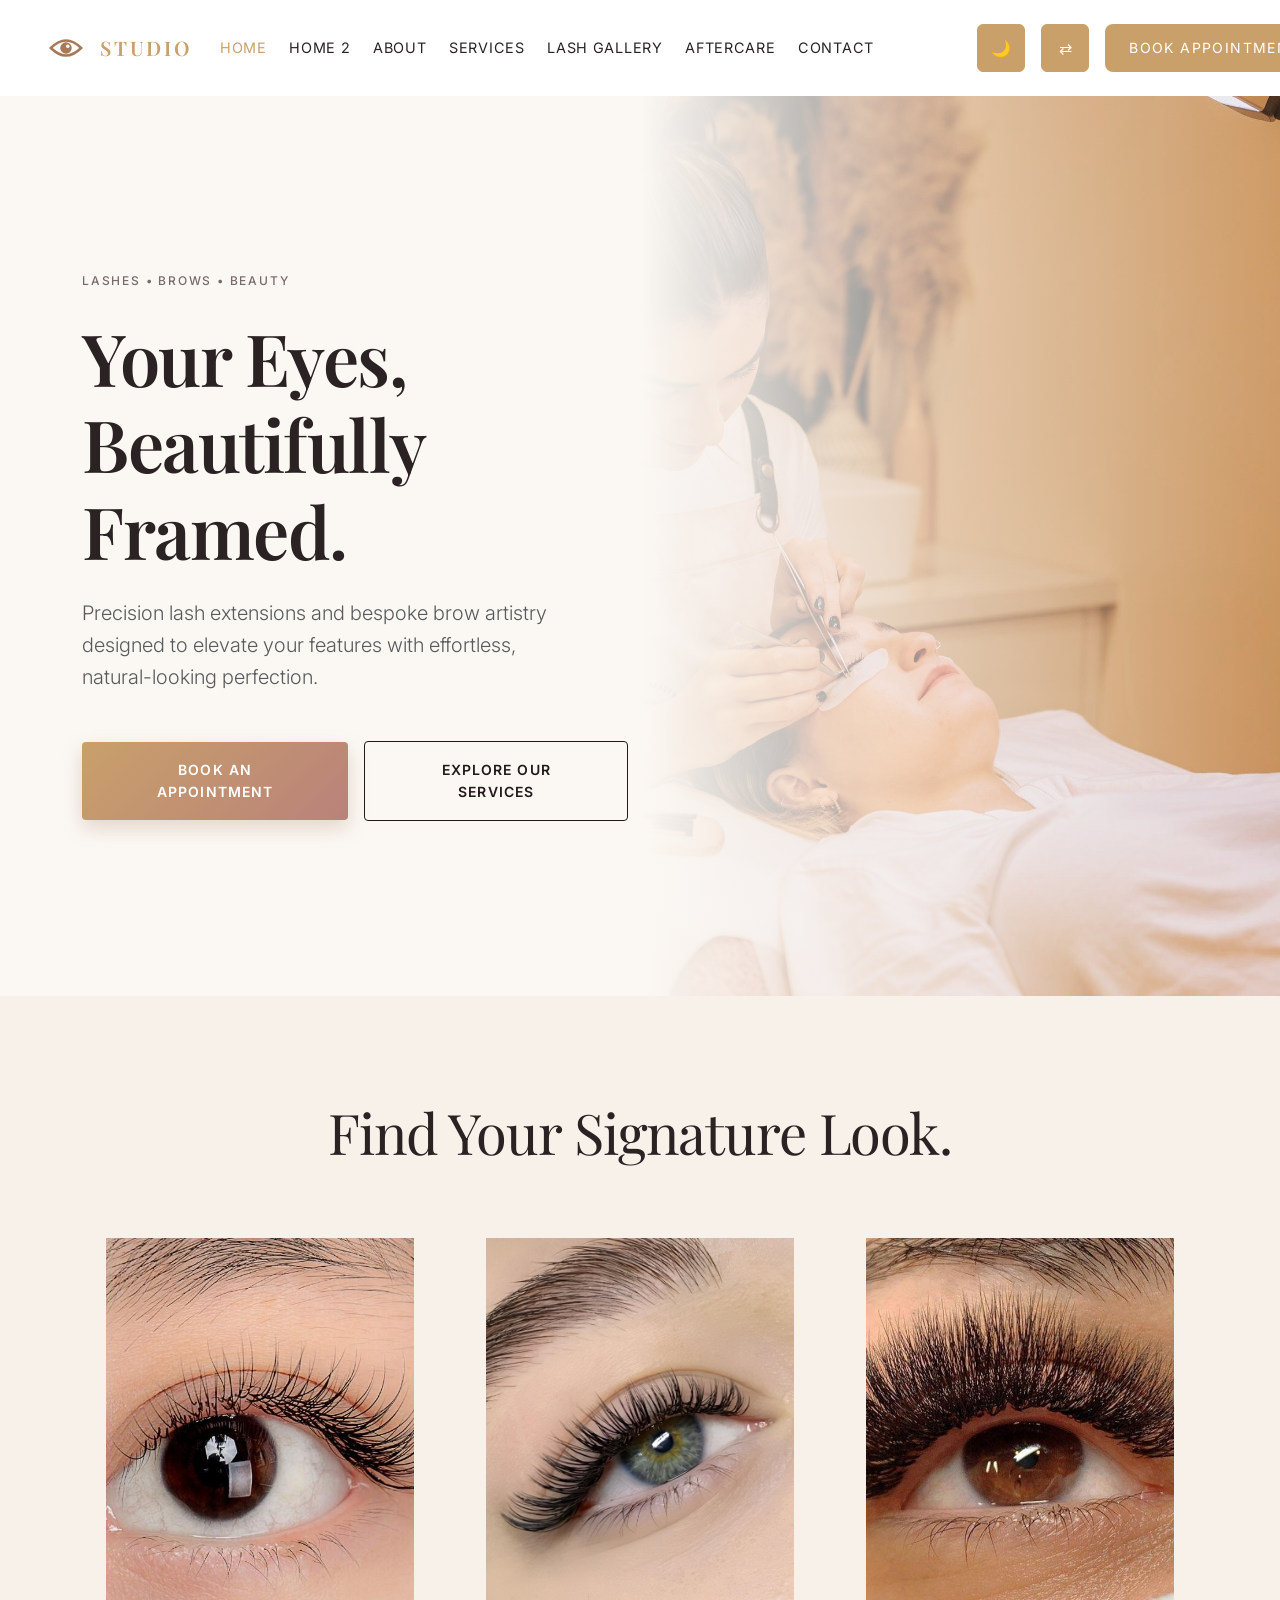
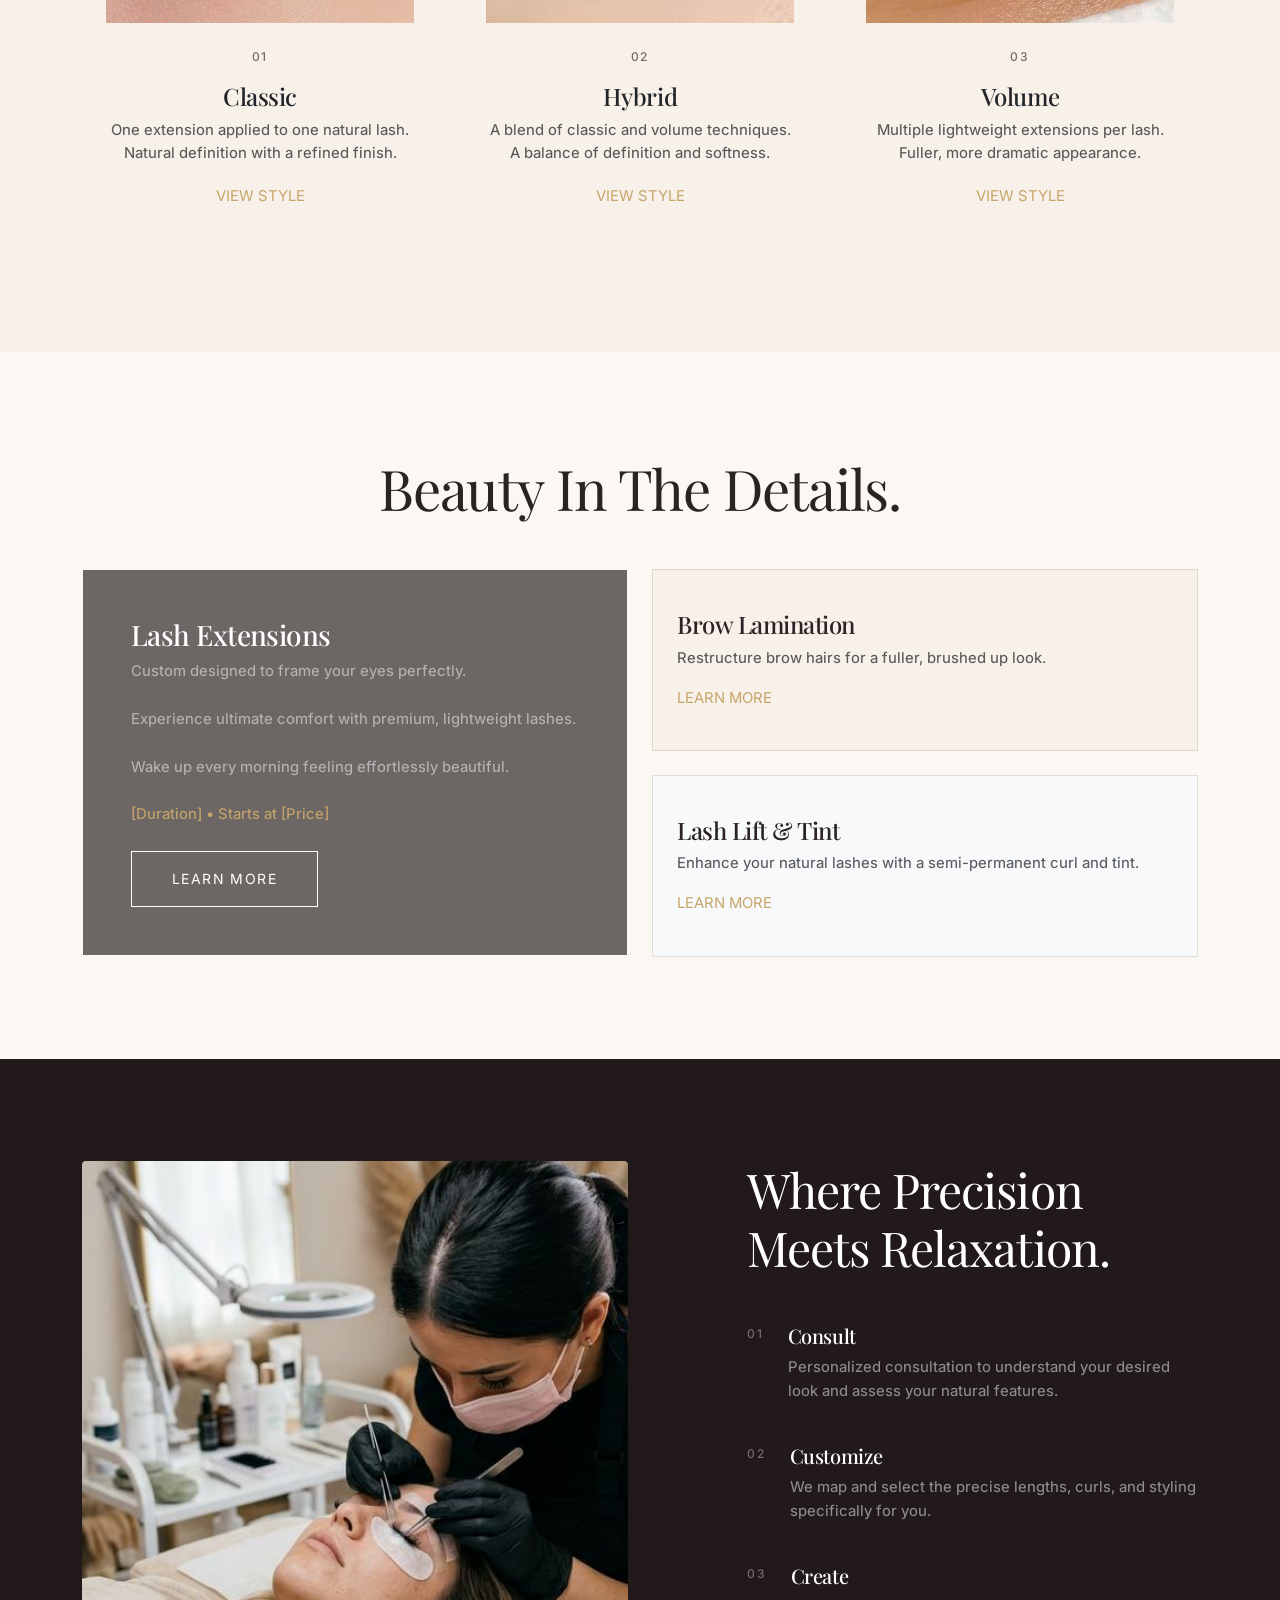
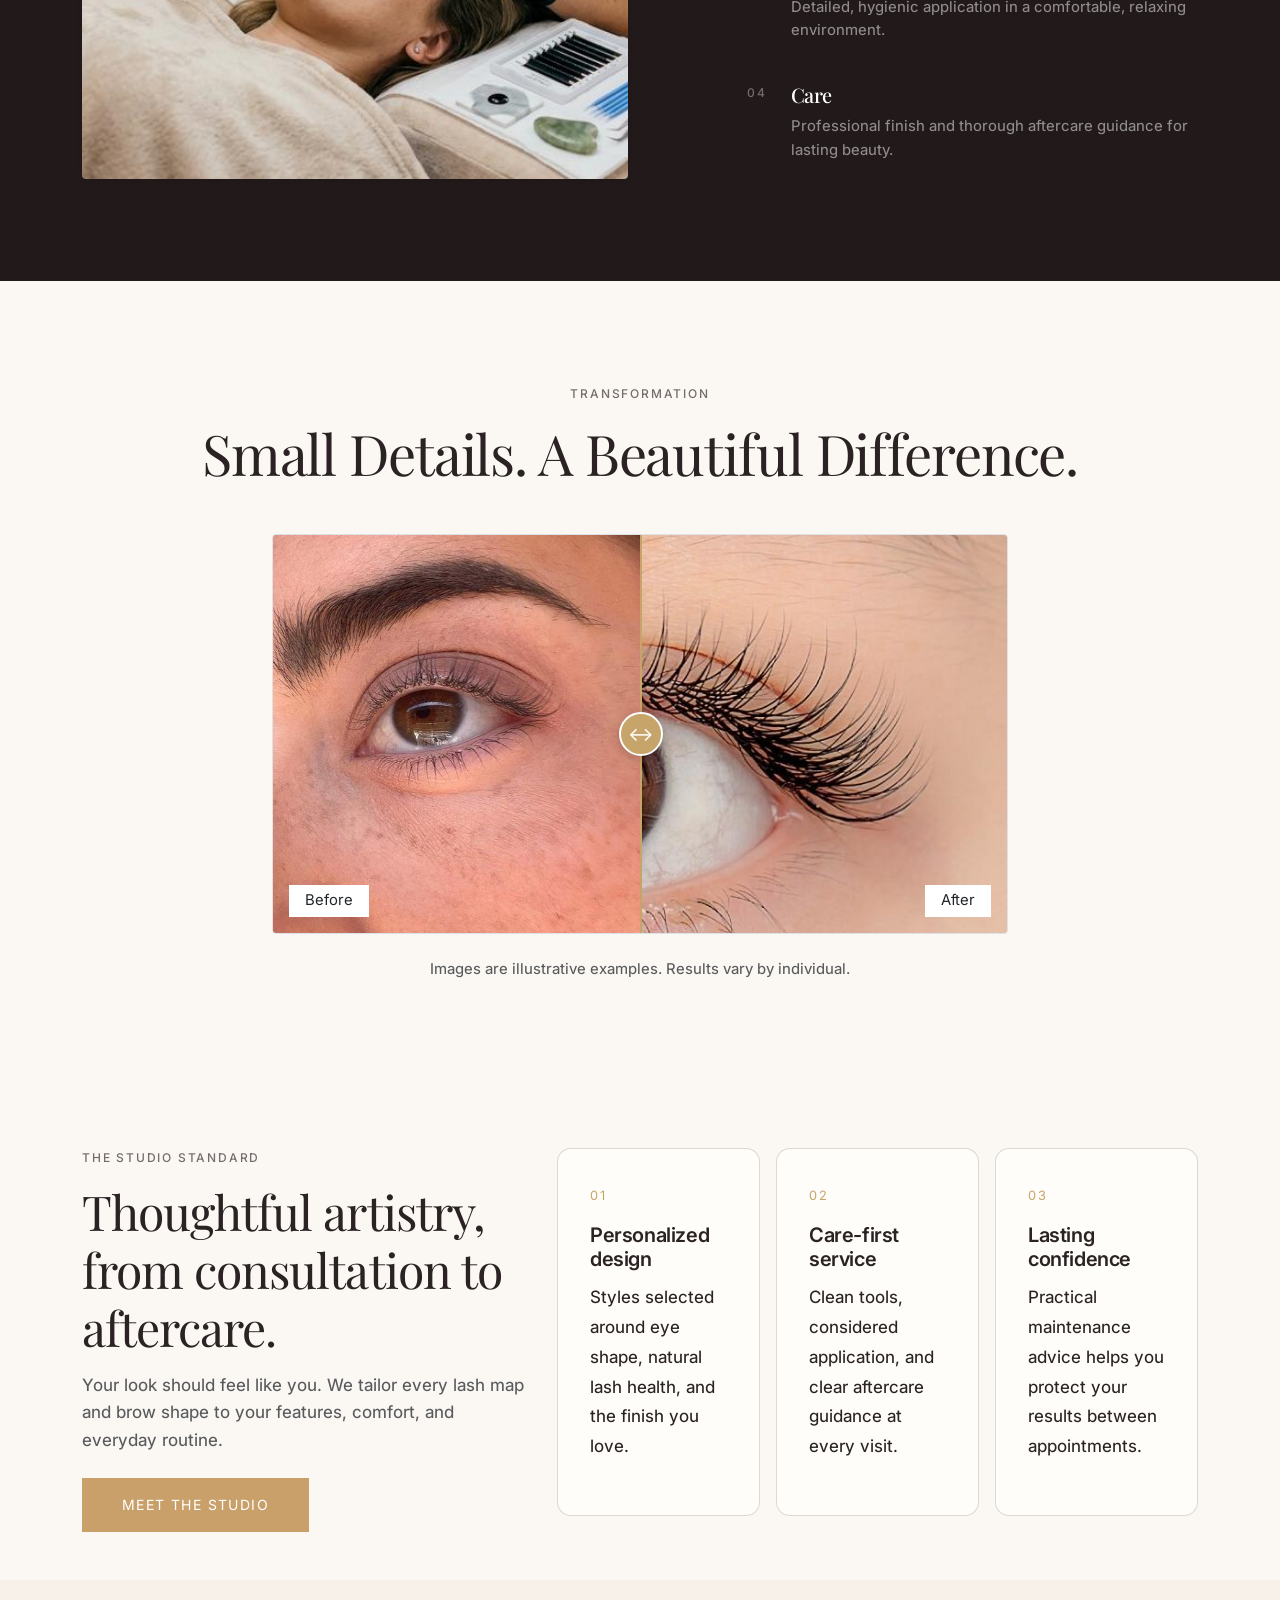
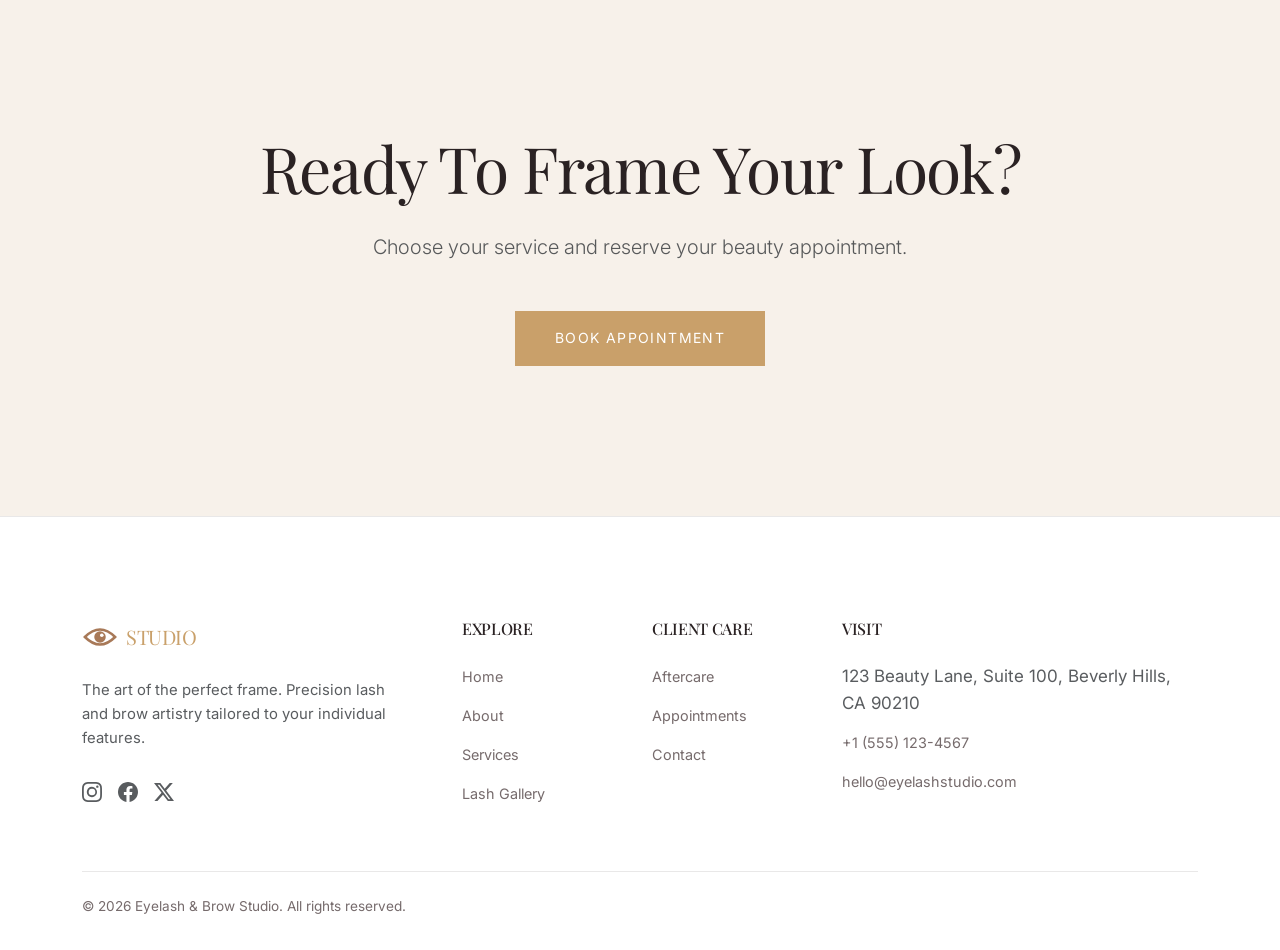
==== commit d98a2e05: "correction" ====
--- a/index.html
+++ b/index.html
@@ -77,16 +77,14 @@
                 <div class="row align-items-center flex-column-reverse flex-lg-row text-center text-lg-start">
                     <div class="col-lg-6 col-md-8 position-relative z-2 mb-4 mb-lg-0 mx-auto mx-lg-0">
                         <span class="eyebrow text-accent mb-4 d-block reveal-on-scroll">LASHES • BROWS • BEAUTY</span>
-                        <h1 class="display-2 font-heading mb-4 text-dark-espresso reveal-on-scroll">Your Eyes,
-                            Beautifully Framed.</h1>
-                        <p class="lead text-muted mb-5 reveal-on-scroll mx-auto mx-lg-0" style="max-width: 480px;">
-                            Precision lash and brow artistry designed to complement your features with effortless,
-                            refined beauty.
+                        <h1 class="display-2 font-heading mb-4 text-dark-espresso reveal-on-scroll">Your Eyes, Beautifully Framed.</h1>
+                        <p class="lead text-muted mb-5 reveal-on-scroll mx-auto mx-lg-0" style="max-width: 500px;">
+                            Precision lash extensions and bespoke brow artistry designed to elevate your features with effortless, natural-looking perfection.
                         </p>
                         <div
-                            class="d-flex flex-column flex-sm-row justify-content-center justify-content-lg-start gap-3 reveal-on-scroll">
-                            <a href="services.html" class="btn-outline text-center">Explore Our Services</a>
-                            <a href="appointment.html" class="btn-primary text-center">Book an Appointment</a>
+                            class="d-flex flex-column flex-sm-row justify-content-center justify-content-lg-start gap-3 reveal-on-scroll home-hero-cta-group">
+                            <a href="appointment.html" class="btn-primary text-center home-hero-btn-primary">Book an Appointment</a>
+                            <a href="services.html" class="btn-outline text-center home-hero-btn-secondary">Explore Our Services</a>
                         </div>
                     </div>
                     <div class="col-lg-6 d-block d-lg-none mt-4">
@@ -113,14 +111,15 @@
                         <div class="card border-0 bg-transparent signature-card p-4 h-100">
                             <img src="assets/images/classic.jpg" class="card-img-top rounded-0 w-100 object-fit-cover"
                                 alt="Classic Lashes" style="aspect-ratio: 4/5;">
-                            <div class="card-body px-0 pt-4">
+                            <div class="card-body px-0 pt-4 text-center">
                                 <span class="eyebrow">01</span>
                                 <h3 class="h4 font-heading">Classic</h3>
                                 <p class="text-muted small">One extension applied to one natural lash. Natural
                                     definition with a refined finish.</p>
-                                <a href="lash-gallery.html"
-                                    class="text-accent text-uppercase small text-decoration-none letter-spacing-1 hover-secondary">View
-                                    Style</a>
+                                <div class="text-center mt-2">
+                                    <a href="lash-gallery.html"
+                                        class="text-accent text-uppercase small text-decoration-none letter-spacing-1 hover-secondary d-inline-block">View Style</a>
+                                </div>
                             </div>
                         </div>
                     </div>
@@ -128,14 +127,15 @@
                         <div class="card border-0 bg-transparent signature-card p-4 h-100">
                             <img src="assets/images/hybrid.jpg" class="card-img-top rounded-0 w-100 object-fit-cover"
                                 alt="Hybrid Lashes" style="aspect-ratio: 4/5;">
-                            <div class="card-body px-0 pt-4">
+                            <div class="card-body px-0 pt-4 text-center">
                                 <span class="eyebrow">02</span>
                                 <h3 class="h4 font-heading">Hybrid</h3>
                                 <p class="text-muted small">A blend of classic and volume techniques. A balance of
                                     definition and softness.</p>
-                                <a href="lash-gallery.html"
-                                    class="text-accent text-uppercase small text-decoration-none letter-spacing-1 hover-secondary">View
-                                    Style</a>
+                                <div class="text-center mt-2">
+                                    <a href="lash-gallery.html"
+                                        class="text-accent text-uppercase small text-decoration-none letter-spacing-1 hover-secondary d-inline-block">View Style</a>
+                                </div>
                             </div>
                         </div>
                     </div>
@@ -143,14 +143,15 @@
                         <div class="card border-0 bg-transparent signature-card p-4 h-100">
                             <img src="assets/images/volume.jpg" class="card-img-top rounded-0 w-100 object-fit-cover"
                                 alt="Volume Lashes" style="aspect-ratio: 4/5;">
-                            <div class="card-body px-0 pt-4">
+                            <div class="card-body px-0 pt-4 text-center">
                                 <span class="eyebrow">03</span>
                                 <h3 class="h4 font-heading">Volume</h3>
                                 <p class="text-muted small">Multiple lightweight extensions per lash. Fuller, more
                                     dramatic appearance.</p>
-                                <a href="lash-gallery.html"
-                                    class="text-accent text-uppercase small text-decoration-none letter-spacing-1 hover-secondary">View
-                                    Style</a>
+                                <div class="text-center mt-2">
+                                    <a href="lash-gallery.html"
+                                        class="text-accent text-uppercase small text-decoration-none letter-spacing-1 hover-secondary d-inline-block">View Style</a>
+                                </div>
                             </div>
                         </div>
                     </div>
@@ -164,22 +165,22 @@
                 <div class="text-center mb-5 reveal-on-scroll">
                     <h2 class="display-4 font-heading text-dark-espresso">Beauty In The Details.</h2>
                 </div>
-                <div class="row g-4">
+                <div class="row g-4 beauty-details-row">
                     <div class="col-md-6 reveal-on-scroll">
-                        <div class="p-5 border border-light h-100 transition-base hover-shadow"
+                        <div class="beauty-details-card beauty-details-card-hero p-5 border border-light h-100 transition-base hover-shadow"
                             style="background: url('https://images.unsplash.com/photo-1522337360788-8b13fee7a3af?auto=format&fit=crop&q=80') no-repeat center center/cover; position: relative;">
-                            <div class="hero-gradient position-absolute top-0 start-0 w-100 h-100"
-                                style="background-color: rgba(33,25,26,0.6);"></div>
-                            <div class="position-relative z-1 text-white">
+                            <div class="hero-gradient position-absolute top-0 start-0 w-100 h-100 beauty-details-overlay"
+                                style="background-color: rgba(33,25,26,0.65);"></div>
+                            <div class="position-relative z-1 text-white beauty-details-content">
                                 <h3 class="h3 font-heading text-white">Lash Extensions</h3>
-                                <p class="small mb-4 text-white-50">Custom designed to frame your eyes perfectly.</p>
-                                <p class="small mb-4 text-white-50">Experience ultimate comfort with premium,
+                                <p class="small mb-4 text-white-50 beauty-details-desc">Custom designed to frame your eyes perfectly.</p>
+                                <p class="small mb-4 text-white-50 beauty-details-desc">Experience ultimate comfort with premium,
                                     lightweight lashes.</p>
-                                <p class="small mb-4 text-white-50">Wake up every morning feeling effortlessly
+                                <p class="small mb-4 text-white-50 beauty-details-desc">Wake up every morning feeling effortlessly
                                     beautiful.</p>
-                                <p class="small text-accent mb-4">[Duration] • Starts at [Price]</p>
+                                <p class="small text-accent mb-4 beauty-details-meta">[Duration] • Starts at [Price]</p>
                                 <a href="services.html"
-                                    class="btn-outline text-white border-white text-center hover-secondary">Learn
+                                    class="btn-outline text-white border-white text-center hover-secondary beauty-details-cta">Learn
                                     More</a>
                             </div>
                         </div>
@@ -187,7 +188,7 @@
                     <div class="col-md-6 reveal-on-scroll">
                         <div class="d-flex flex-column gap-4 h-100">
                             <div
-                                class="p-4 border border-light transition-base hover-shadow bg-cream d-flex flex-column justify-content-center flex-grow-1">
+                                class="beauty-details-card beauty-details-card-side p-4 border border-light transition-base hover-shadow bg-cream d-flex flex-column justify-content-center flex-grow-1">
                                 <h3 class="h4 font-heading">Brow Lamination</h3>
                                 <p class="text-muted small">Restructure brow hairs for a fuller, brushed up look.
                                 </p>
@@ -196,7 +197,7 @@
                                     More</a>
                             </div>
                             <div
-                                class="p-4 border border-light transition-base hover-shadow bg-light d-flex flex-column justify-content-center flex-grow-1">
+                                class="beauty-details-card beauty-details-card-side p-4 border border-light transition-base hover-shadow bg-light d-flex flex-column justify-content-center flex-grow-1">
                                 <h3 class="h4 font-heading">Lash Lift & Tint</h3>
                                 <p class="text-muted small">Enhance your natural lashes with a semi-permanent curl
                                     and tint.</p>
--- a/assets/css/style.css
+++ b/assets/css/style.css
@@ -269,7 +269,7 @@
 
 .hover-secondary { transition: color 0.3s ease; }
 .hover-secondary:hover { color: var(--secondary) !important; }
-
+
 
 /* Custom Send Message Button */
 .btn-theme-custom {
@@ -288,7 +288,7 @@
     background-color: var(--secondary) !important;
     color: #fff !important;
 }
-
+
 
 
 
@@ -311,12 +311,339 @@
 #theme-toggle:hover, #rtl-toggle:hover {
     background-color: var(--secondary) !important;
     border-color: var(--secondary) !important;
-}
-
-
-
+}
+
+
+
 
 /* Global fix for website brand/name in header and footer */
 .footer-heading {
     color: var(--primary) !important;
-}
+}
+
+
+/* === 47.STUDIO review fixes: consistent navigation, accessibility and content === */
+.navbar-custom .container-fluid { gap: 1.25rem; }
+.navbar-custom .navbar-brand { flex: 0 0 auto; margin-right: auto !important; min-width: max-content; }
+.navbar-custom .navbar-nav { align-items: center; gap: clamp(.35rem, .9vw, 1rem); }
+.navbar-custom .navbar-nav .nav-link { padding-inline: .45rem; white-space: nowrap; }
+#theme-toggle, #rtl-toggle, .navbar-custom .btn-primary, .navbar-custom .btn-outline,
+.navbar-custom .btn, .navbar-custom .nav-utility {
+  min-height: 42px; height: 42px; border-radius: 8px; display: inline-flex;
+  align-items: center; justify-content: center; box-sizing: border-box; white-space: nowrap;
+}
+.navbar-custom .navbar-brand img { width: 36px; height: 36px; flex: 0 0 36px; }
+.navbar-custom .footer-heading { letter-spacing: .14em; font-weight: 600; }
+.studio-proof-section { background: var(--bg-body, #fbf8f2); }
+.studio-value-card, .studio-price-card {
+  padding: clamp(1.25rem, 2.5vw, 2rem); border: 1px solid rgba(90,66,55,.2);
+  border-radius: 14px; background: var(--card-bg, #fffdf9); height: 100%;
+  transition: transform .25s ease, box-shadow .25s ease, border-color .25s ease;
+}
+.studio-value-card:hover, .studio-price-card:hover { transform: translateY(-5px); box-shadow: 0 14px 32px rgba(35,25,20,.10); border-color: var(--accent, #a87958); }
+.studio-value-card > span { display: inline-block; font-size: .8rem; letter-spacing: .12em; color: var(--accent, #a87958); margin-bottom: 1rem; }
+.studio-value-card h2, .studio-value-card h3, .studio-price-card h3 { font-family: inherit; font-size: 1.25rem; font-weight: 600; margin-bottom: .8rem; }
+.studio-value-card p, .studio-price-card p { font-weight: 450; line-height: 1.75; }
+.studio-price-card strong { display:block; margin-top:1.25rem; font-size:1.2rem; color:var(--accent, #a87958); }
+.studio-journey-list { display:grid; gap:1rem; }
+.studio-journey-list > div { display:flex; gap:1rem; align-items:center; padding:1.15rem; border:1px solid rgba(90,66,55,.2); border-radius:12px; background:var(--card-bg,#fffdf9); }
+.studio-journey-list b { display:grid; place-items:center; width:44px; height:44px; flex:0 0 44px; border-radius:50%; background:var(--accent,#a87958); color:#fff; }
+.studio-journey-list span { display:grid; gap:.25rem; }
+.studio-journey-list small { color:var(--text-muted,#777); line-height:1.5; }
+main > section:first-child { min-height: 60vh; }
+main > section:first-child h1 { font-weight:600; }
+main p { font-weight:450; }
+.service-card, .service-item, .card { transition: transform .25s ease, box-shadow .25s ease; }
+.service-card:hover, .service-item:hover { transform: translateY(-4px); box-shadow: 0 12px 28px rgba(30,20,15,.1); }
+[data-theme="dark"] .studio-proof-section { background:#171512; color:#f7f1e9; }
+[data-theme="dark"] .studio-value-card, [data-theme="dark"] .studio-price-card,
+[data-theme="dark"] .studio-journey-list > div { background:#24201c; color:#f7f1e9; border-color:#51443a; }
+[data-theme="dark"] .studio-value-card p, [data-theme="dark"] .studio-price-card p,
+[data-theme="dark"] .studio-journey-list small { color:#d6c9bd !important; }
+[data-theme="dark"] .studio-value-card h2, [data-theme="dark"] .studio-value-card h3,
+[data-theme="dark"] .studio-price-card h3 { color:#fff7ef; }
+@media (max-width: 1199.98px) {
+ .navbar-custom .container-fluid { padding-inline: 1rem !important; }
+ .navbar-custom .navbar-nav { align-items: stretch; gap: .15rem; }
+ .navbar-custom .navbar-nav .nav-link { padding: .65rem .8rem; }
+ .navbar-custom .navbar-collapse { padding: .8rem 0 1rem; }
+ .navbar-custom .navbar-collapse .btn, .navbar-custom .navbar-collapse #theme-toggle,
+ .navbar-custom .navbar-collapse #rtl-toggle { margin: .25rem .2rem; }
+}
+@media (max-width: 767.98px) {
+ .studio-proof-section { padding-block: 3rem !important; }
+ .studio-value-card, .studio-price-card { padding:1.25rem; }
+ .studio-journey-list > div { align-items:flex-start; }
+ main > section:first-child { min-height: 56vh; }
+}
+
+.transformation-range { position:absolute; inset:0; width:100%; height:100%; opacity:0; cursor:ew-resize; z-index:5; margin:0; }
+.transformation-divider { pointer-events:none; z-index:3; }
+.transformation-handle { width:clamp(34px, 6vw, 44px); height:clamp(34px, 6vw, 44px); background:var(--accent,#a87958); border:2px solid #fff; font-size:1.2rem; box-shadow:0 2px 12px #0003; }
+@media(max-width:575.98px) { #transformationRange { min-height:100%; } }
+
+/* Home 2 uses a full-bleed editorial hero, intentionally distinct from Home 1 */
+.home2-hero { min-height:620px !important; height:min(820px, 88vh); background: #241b18 url('../images/home2-hero.jpg') center/cover no-repeat; }
+.home2-hero::before { content:""; position:absolute; inset:0; background:linear-gradient(90deg,rgba(24,18,16,.78),rgba(24,18,16,.25)); z-index:1; }
+.home2-hero > .container-fluid { position:relative; z-index:2; }
+.home2-hero .row { align-items:center; }
+.home2-hero .row > .col-lg-6:first-child { flex:0 0 100%; max-width:100%; justify-content:flex-start !important; background:transparent !important; padding-inline:clamp(1.5rem,9vw,9rem) !important; }
+.home2-hero .row > .col-lg-6:first-child > div { text-align:left !important; max-width:650px !important; }
+.home2-hero .row > .col-lg-6:first-child h1, .home2-hero .row > .col-lg-6:first-child p { color:#fff !important; }
+.home2-hero .row > .col-lg-6:first-child .d-flex { flex-direction:row !important; flex-wrap:wrap; }
+.home2-hero .row > .col-lg-6:not(:first-child) { display:none !important; }
+@media(max-width:767.98px) {
+ .home2-hero { height:auto; min-height:620px !important; }
+ .home2-hero .row > .col-lg-6:first-child { padding:6rem 1.5rem !important; }
+ .home2-hero .row > .col-lg-6:first-child .d-flex { align-items:flex-start; }
+}
+
+.studio-card-link { display:inline-flex; align-items:center; justify-content:center; gap:.5rem; color:var(--accent,#a87958); font-weight:600; text-decoration:none; margin-inline:auto; }
+.studio-card-link:hover { text-decoration:underline; }
+
+/* === 1. Home Page 2 Hero Section: High Contrast & Mobile Button Symmetry === */
+.home2-hero {
+    position: relative;
+}
+.home2-hero::before {
+    background: linear-gradient(90deg, rgba(16, 11, 9, 0.88) 0%, rgba(16, 11, 9, 0.72) 55%, rgba(16, 11, 9, 0.45) 100%) !important;
+}
+.home2-hero h1,
+.home2-hero .eyebrow,
+.home2-hero p {
+    color: #ffffff !important;
+    text-shadow: 0 2px 10px rgba(0, 0, 0, 0.7);
+}
+.home2-hero .eyebrow {
+    color: #e5b38e !important;
+    font-weight: 700;
+    letter-spacing: 0.16em;
+}
+.home2-hero .btn-primary {
+    background-color: var(--primary) !important;
+    color: #ffffff !important;
+    border: 1px solid var(--primary) !important;
+    box-shadow: 0 4px 16px rgba(0, 0, 0, 0.35);
+}
+.home2-hero .btn-primary:hover {
+    background-color: var(--secondary) !important;
+    border-color: var(--secondary) !important;
+    color: #ffffff !important;
+    transform: translateY(-2px);
+}
+.home2-hero .btn-outline {
+    background-color: rgba(255, 255, 255, 0.12) !important;
+    color: #ffffff !important;
+    border: 1.5px solid #ffffff !important;
+    backdrop-filter: blur(4px);
+    -webkit-backdrop-filter: blur(4px);
+    box-shadow: 0 4px 16px rgba(0, 0, 0, 0.35);
+}
+.home2-hero .btn-outline:hover {
+    background-color: #ffffff !important;
+    color: var(--dark-espresso) !important;
+    border-color: #ffffff !important;
+    transform: translateY(-2px);
+}
+
+/* === 1 & 2 Mobile Hero & Journey Button Symmetry === */
+@media (max-width: 767.98px) {
+    .home2-hero .home2-hero-actions,
+    .studio-journey-actions,
+    .home-hero-cta-group {
+        display: flex !important;
+        flex-direction: column !important;
+        width: 100% !important;
+        gap: 0.85rem !important;
+    }
+    .home2-hero .home2-hero-btn,
+    .studio-journey-btn,
+    .home-hero-btn-primary,
+    .home-hero-btn-secondary {
+        display: flex !important;
+        width: 100% !important;
+        height: 52px !important;
+        min-height: 52px !important;
+        padding: 0 1.5rem !important;
+        align-items: center !important;
+        justify-content: center !important;
+        text-align: center !important;
+        box-sizing: border-box !important;
+        margin: 0 !important;
+    }
+}
+
+/* === 2. Home Page 2: Your Beauty Journey Button Alignment & Desktop Sizing === */
+.studio-journey-actions {
+    display: flex;
+    flex-wrap: wrap;
+    align-items: center;
+    gap: 1rem;
+}
+.studio-journey-btn {
+    display: inline-flex;
+    align-items: center;
+    justify-content: center;
+    min-width: 180px;
+    height: 48px;
+    padding: 0 1.75rem;
+    box-sizing: border-box;
+    transition: all 0.3s ease;
+}
+.studio-journey-btn.btn-outline {
+    border: 1.5px solid var(--accent);
+    color: var(--dark-espresso);
+}
+.studio-journey-btn.btn-outline:hover {
+    background-color: var(--accent);
+    color: #ffffff;
+    border-color: var(--accent);
+}
+[data-theme="dark"] .studio-journey-btn.btn-outline {
+    color: #ffffff;
+    border-color: var(--accent);
+}
+[data-theme="dark"] .studio-journey-btn.btn-outline:hover {
+    background-color: var(--accent);
+    color: #ffffff;
+}
+
+/* === 3. Home Page 1: Beauty in the Details Text Contrast on Hover === */
+.beauty-details-card {
+    transition: transform 0.35s ease, box-shadow 0.35s ease, border-color 0.35s ease;
+}
+.beauty-details-card:hover {
+    transform: translateY(-5px);
+    box-shadow: 0 16px 36px rgba(35, 25, 20, 0.16);
+}
+.beauty-details-card-hero {
+    overflow: hidden;
+}
+.beauty-details-card-hero .beauty-details-overlay {
+    transition: background-color 0.35s ease;
+}
+.beauty-details-card-hero:hover .beauty-details-overlay {
+    background-color: rgba(18, 12, 13, 0.88) !important;
+}
+.beauty-details-card-hero:hover h3,
+.beauty-details-card-hero:hover .beauty-details-desc {
+    color: #ffffff !important;
+    text-shadow: 0 1px 3px rgba(0, 0, 0, 0.7);
+}
+.beauty-details-card-hero:hover .beauty-details-meta {
+    color: #ffd8bd !important;
+    font-weight: 600;
+}
+.beauty-details-card-hero:hover .beauty-details-cta {
+    background-color: #ffffff !important;
+    color: var(--dark-espresso) !important;
+    border-color: #ffffff !important;
+}
+/* Side cards in Beauty in the Details */
+.beauty-details-card-side {
+    transition: all 0.35s ease;
+    border: 1px solid rgba(90, 66, 55, 0.15) !important;
+}
+.beauty-details-card-side:hover {
+    background-color: var(--dark-espresso) !important;
+    border-color: var(--dark-espresso) !important;
+}
+.beauty-details-card-side:hover h3 {
+    color: #ffffff !important;
+}
+.beauty-details-card-side:hover p {
+    color: #f1e9e3 !important;
+}
+.beauty-details-card-side:hover a {
+    color: #f4be9b !important;
+    letter-spacing: 0.14em;
+    font-weight: 600;
+}
+
+/* === 4. Service Page: Clear Pricing Cards Tab View (768px - 991.98px) === */
+@media (min-width: 768px) and (max-width: 991.98px) {
+    .studio-pricing-grid {
+        display: grid !important;
+        grid-template-columns: repeat(2, 1fr) !important;
+        gap: 1.5rem !important;
+    }
+    .studio-pricing-grid > [class*="col-"] {
+        width: 100% !important;
+        max-width: 100% !important;
+        flex: none !important;
+        padding: 0 !important;
+    }
+    .studio-pricing-grid > div:nth-child(3) {
+        grid-column: 1 / -1;
+        max-width: 540px;
+        margin-inline: auto;
+        width: 100% !important;
+    }
+    .studio-pricing-grid > div:last-child {
+        grid-column: 1 / -1;
+    }
+}
+.studio-price-card {
+    min-height: 220px;
+    display: flex;
+    flex-direction: column;
+    justify-content: space-between;
+}
+
+/* === 5. Home Page 1 Hero Section Enhancements === */
+.home-hero-cta-group {
+    display: flex;
+    align-items: center;
+}
+.home-hero-btn-primary {
+    background: linear-gradient(135deg, var(--primary) 0%, var(--secondary) 100%) !important;
+    color: #ffffff !important;
+    padding: 1.05rem 2.4rem !important;
+    font-weight: 600;
+    letter-spacing: 0.08em;
+    border-radius: 4px;
+    box-shadow: 0 8px 20px rgba(168, 121, 88, 0.28);
+    transition: all 0.35s ease;
+    border: none;
+    text-decoration: none;
+}
+.home-hero-btn-primary:hover {
+    transform: translateY(-3px);
+    box-shadow: 0 12px 26px rgba(168, 121, 88, 0.42);
+    color: #ffffff !important;
+    filter: brightness(1.08);
+}
+.home-hero-btn-secondary {
+    padding: 1.05rem 2.4rem !important;
+    font-weight: 600;
+    letter-spacing: 0.08em;
+    border-radius: 4px;
+    border: 1.5px solid var(--dark-espresso) !important;
+    color: var(--dark-espresso) !important;
+    background-color: transparent;
+    transition: all 0.35s ease;
+    text-decoration: none;
+}
+.home-hero-btn-secondary:hover {
+    background-color: var(--dark-espresso) !important;
+    color: #ffffff !important;
+    transform: translateY(-3px);
+    box-shadow: 0 8px 20px rgba(33, 25, 26, 0.18);
+}
+[data-theme="dark"] .home-hero-btn-secondary {
+    border-color: #ffffff !important;
+    color: #ffffff !important;
+}
+[data-theme="dark"] .home-hero-btn-secondary:hover {
+    background-color: #ffffff !important;
+    color: var(--dark-espresso) !important;
+}
+
+/* === Signature Lash Styles Cards Centering === */
+.signature-card .card-body {
+    text-align: center;
+}
+.signature-card .card-body a {
+    display: inline-block;
+    margin-inline: auto;
+}
--- a/assets/css/dark-mode.css
+++ b/assets/css/dark-mode.css
@@ -1,154 +1,154 @@
-/* Dark Mode Theme overrides */
-:root[data-theme="dark"] {
-    --bg-body: var(--dark-espresso);
-    --text-body: var(--text-dark);
-    --bg-surface: var(--deep-brown);
-    --text-primary: var(--cream);
-    --text-muted: #C4B7B5;
-    --border-color: rgba(248, 242, 236, 0.10);
-}
-
-[data-theme="dark"] .navbar-custom.scrolled {
-    background: var(--dark-espresso);
-    box-shadow: 0 1px 10px rgba(0, 0, 0, 0.5);
-}
-
-[data-theme="dark"] .navbar-brand {
-    color: var(--text-dark);
-}
-
-[data-theme="dark"] .navbar-nav .nav-link {
-    color: var(--text-dark);
-}
-
-[data-theme="dark"] .btn-outline {
-    color: var(--text-dark);
-    border-color: var(--border-color);
-}
-
-[data-theme="dark"] .btn-outline:hover {
-    border-color: var(--text-dark);
-}
-
-[data-theme="dark"] .site-footer {
-    background-color: var(--deep-brown);
-    border-top-color: var(--border-color);
-}
-
-/* Ensure text-dark-espresso is visible in dark mode */
-html[data-theme="dark"] .text-dark-espresso {
-    color: var(--text-dark) !important;
-}
-
-html[data-theme="dark"] .bg-dark-espresso {
-    background-color: var(--deep-brown) !important;
-}
-
-html[data-theme="dark"] .accordion-button {
-    color: var(--text-dark) !important;
-}
-
-html[data-theme="dark"] .accordion-button:not(.collapsed) {
-    color: var(--primary) !important;
-}
-
-/* Global text overrides for dark mode to ensure everything is visible */
-html[data-theme="dark"] body,
-html[data-theme="dark"] p,
-html[data-theme="dark"] span,
-html[data-theme="dark"] li,
-html[data-theme="dark"] h1,
-html[data-theme="dark"] h2,
-html[data-theme="dark"] h3,
-html[data-theme="dark"] h4,
-html[data-theme="dark"] h5,
-html[data-theme="dark"] h6 {
-    color: var(--text-dark) !important;
-}
-
-html[data-theme="dark"] .text-muted {
-    color: var(--text-muted) !important;
-}
-
-html[data-theme="dark"] .text-dark,
-html[data-theme="dark"] .text-black,
-html[data-theme="dark"] .text-dark-espresso {
-    color: var(--text-dark) !important;
-}
-
-html[data-theme="dark"] .text-accent {
-    color: var(--primary) !important;
-}
-
-html[data-theme="dark"] .bg-cream,
-html[data-theme="dark"] .bg-light,
-html[data-theme="dark"] .bg-white {
-    background-color: var(--deep-brown) !important;
-}
-
-/* Force all sections and cards to be dark */
-html[data-theme="dark"] .section:not(.bg-dark-espresso),
-html[data-theme="dark"] footer,
-html[data-theme="dark"] header {
-    background-color: var(--bg-body) !important;
-}
-
-html[data-theme="dark"] .card,
-html[data-theme="dark"] .bg-surface,
-html[data-theme="dark"] .bg-cream,
-html[data-theme="dark"] .bg-light,
-html[data-theme="dark"] .bg-white {
-    background-color: var(--deep-brown) !important;
-    border-color: var(--border-color) !important;
-}
-
-html[data-theme="dark"] ::placeholder {
-    color: rgba(255, 255, 255, 0.5) !important;
-}
-
-html[data-theme="dark"] select.form-select {
-    background-image: url("data:image/svg+xml,%3csvg xmlns='http://www.w3.org/2000/svg' viewBox='0 0 16 16'%3e%3cpath fill='none' stroke='%23ffffff' stroke-linecap='round' stroke-linejoin='round' stroke-width='2' d='m2 5 6 6 6-6'/%3e%3c/svg%3e") !important;
-}
-
-/* Ensure text in cards is visible */
-html[data-theme="dark"] .card-body * {
-    color: var(--text-dark) !important;
-}
-
-/* Fix hover states and active states in dark mode that were overridden */
-html[data-theme="dark"] .navbar-nav .nav-link:hover,
-html[data-theme="dark"] .navbar-nav .nav-link.active {
-    color: var(--primary) !important;
-}
-
-html[data-theme="dark"] .social-icon-hover:hover {
-    color: var(--secondary) !important;
-}
-
-/* Ensure text-accent links in Explore Further (cards) keep their color instead of turning white */
-html[data-theme="dark"] .card-body .text-accent {
-    color: var(--primary) !important;
-}
-
-html[data-theme="dark"] .card-body .text-accent:hover {
-    color: var(--secondary) !important;
-}
-
-/* Ensure accordion icons (chevrons) are visible in dark mode */
-html[data-theme="dark"] .accordion-button::after {
-    filter: invert(1) brightness(100);
-}
-
-/* Ensure accordion button text is visible in dark mode */
-html[data-theme="dark"] .accordion-button {
-    color: var(--text-dark) !important;
-}
-
-/* Learn more and view style hover effect fix in dark mode */
-html[data-theme="dark"] .btn-outline:hover {
-    background-color: var(--secondary) !important;
-    border-color: var(--secondary) !important;
-    color: #fff !important;
-}
-
+/* Dark Mode Theme overrides */
+:root[data-theme="dark"] {
+    --bg-body: var(--dark-espresso);
+    --text-body: var(--text-dark);
+    --bg-surface: var(--deep-brown);
+    --text-primary: var(--cream);
+    --text-muted: #C4B7B5;
+    --border-color: rgba(248, 242, 236, 0.10);
+}
+
+[data-theme="dark"] .navbar-custom.scrolled {
+    background: var(--dark-espresso);
+    box-shadow: 0 1px 10px rgba(0, 0, 0, 0.5);
+}
+
+[data-theme="dark"] .navbar-brand {
+    color: var(--text-dark);
+}
+
+[data-theme="dark"] .navbar-nav .nav-link {
+    color: var(--text-dark);
+}
+
+[data-theme="dark"] .btn-outline {
+    color: var(--text-dark);
+    border-color: var(--border-color);
+}
+
+[data-theme="dark"] .btn-outline:hover {
+    border-color: var(--text-dark);
+}
+
+[data-theme="dark"] .site-footer {
+    background-color: var(--deep-brown);
+    border-top-color: var(--border-color);
+}
+
+/* Ensure text-dark-espresso is visible in dark mode */
+html[data-theme="dark"] .text-dark-espresso {
+    color: var(--text-dark) !important;
+}
+
+html[data-theme="dark"] .bg-dark-espresso {
+    background-color: var(--deep-brown) !important;
+}
+
+html[data-theme="dark"] .accordion-button {
+    color: var(--text-dark) !important;
+}
+
+html[data-theme="dark"] .accordion-button:not(.collapsed) {
+    color: var(--primary) !important;
+}
+
+/* Global text overrides for dark mode to ensure everything is visible */
+html[data-theme="dark"] body,
+html[data-theme="dark"] p,
+html[data-theme="dark"] span,
+html[data-theme="dark"] li,
+html[data-theme="dark"] h1,
+html[data-theme="dark"] h2,
+html[data-theme="dark"] h3,
+html[data-theme="dark"] h4,
+html[data-theme="dark"] h5,
+html[data-theme="dark"] h6 {
+    color: var(--text-dark) !important;
+}
+
+html[data-theme="dark"] .text-muted {
+    color: var(--text-muted) !important;
+}
+
+html[data-theme="dark"] .text-dark,
+html[data-theme="dark"] .text-black,
+html[data-theme="dark"] .text-dark-espresso {
+    color: var(--text-dark) !important;
+}
+
+html[data-theme="dark"] .text-accent {
+    color: var(--primary) !important;
+}
+
+html[data-theme="dark"] .bg-cream,
+html[data-theme="dark"] .bg-light,
+html[data-theme="dark"] .bg-white {
+    background-color: var(--deep-brown) !important;
+}
+
+/* Force all sections and cards to be dark */
+html[data-theme="dark"] .section:not(.bg-dark-espresso),
+html[data-theme="dark"] footer,
+html[data-theme="dark"] header {
+    background-color: var(--bg-body) !important;
+}
+
+html[data-theme="dark"] .card,
+html[data-theme="dark"] .bg-surface,
+html[data-theme="dark"] .bg-cream,
+html[data-theme="dark"] .bg-light,
+html[data-theme="dark"] .bg-white {
+    background-color: var(--deep-brown) !important;
+    border-color: var(--border-color) !important;
+}
+
+html[data-theme="dark"] ::placeholder {
+    color: rgba(255, 255, 255, 0.5) !important;
+}
+
+html[data-theme="dark"] select.form-select {
+    background-image: url("data:image/svg+xml,%3csvg xmlns='http://www.w3.org/2000/svg' viewBox='0 0 16 16'%3e%3cpath fill='none' stroke='%23ffffff' stroke-linecap='round' stroke-linejoin='round' stroke-width='2' d='m2 5 6 6 6-6'/%3e%3c/svg%3e") !important;
+}
+
+/* Ensure text in cards is visible */
+html[data-theme="dark"] .card-body * {
+    color: var(--text-dark) !important;
+}
+
+/* Fix hover states and active states in dark mode that were overridden */
+html[data-theme="dark"] .navbar-nav .nav-link:hover,
+html[data-theme="dark"] .navbar-nav .nav-link.active {
+    color: var(--primary) !important;
+}
+
+html[data-theme="dark"] .social-icon-hover:hover {
+    color: var(--secondary) !important;
+}
+
+/* Ensure text-accent links in Explore Further (cards) keep their color instead of turning white */
+html[data-theme="dark"] .card-body .text-accent {
+    color: var(--primary) !important;
+}
+
+html[data-theme="dark"] .card-body .text-accent:hover {
+    color: var(--secondary) !important;
+}
+
+/* Ensure accordion icons (chevrons) are visible in dark mode */
+html[data-theme="dark"] .accordion-button::after {
+    filter: invert(1) brightness(100);
+}
+
+/* Ensure accordion button text is visible in dark mode */
+html[data-theme="dark"] .accordion-button {
+    color: var(--text-dark) !important;
+}
+
+/* Learn more and view style hover effect fix in dark mode */
+html[data-theme="dark"] .btn-outline:hover {
+    background-color: var(--secondary) !important;
+    border-color: var(--secondary) !important;
+    color: #fff !important;
+}
+
 [data-theme="dark"] .navbar-toggler-icon, html[data-theme="dark"] .navbar-toggler-icon { filter: invert(1); }
--- a/assets/css/rtl.css
+++ b/assets/css/rtl.css
@@ -1,100 +1,100 @@
-/* RTL Logical Properties Overrides */
-[dir="rtl"] {
-    text-align: right;
-}
-
-[dir="rtl"] .me-3 {
-    margin-right: 0 !important;
-    margin-left: 1rem !important;
-}
-
-[dir="rtl"] .ms-3 {
-    margin-left: 0 !important;
-    margin-right: 1rem !important;
-}
-
-[dir="rtl"] .pe-3 {
-    padding-right: 0 !important;
-    padding-left: 1rem !important;
-}
-
-[dir="rtl"] .ps-3 {
-    padding-left: 0 !important;
-    padding-right: 1rem !important;
-}
-
-[dir="rtl"] .float-end {
-    float: left !important;
-}
-
-[dir="rtl"] .float-start {
-    float: right !important;
-}
-
-/* Adjusting Bootstrap icons for RTL if needed */
-[dir="rtl"] .bi-arrow-right::before {
-    content: "\f12f";
-    /* bi-arrow-left */
-}
-
-[dir="rtl"] .bi-arrow-left::before {
-    content: "\f130";
-    /* bi-arrow-right */
-}
-
-/* Accordion RTL Icon Fix - Keep Left Corner */
-[dir="rtl"] .accordion-button::after {
-    margin-right: auto !important;
-    margin-left: 0 !important;
-}
-
-[dir="rtl"] .text-start {
-    text-align: right !important;
-}
-
-@media (min-width: 992px) {
-    [dir="rtl"] .text-lg-start {
-        text-align: right !important;
-    }
-}
-
-[dir="rtl"] .me-4 {
-    margin-right: 0 !important;
-    margin-left: 1.5rem !important;
-}
-
-[dir="rtl"] .ms-4 {
-    margin-left: 0 !important;
-    margin-right: 1.5rem !important;
-}
-
-[dir="rtl"] .ms-auto {
-    margin-left: 0 !important;
-    margin-right: auto !important;
-}
-
-[dir="rtl"] .me-auto {
-    margin-right: 0 !important;
-    margin-left: auto !important;
-}
-
-[dir="rtl"] .hero-image {
-    right: auto !important;
-    left: 0 !important;
-}
-
-[dir="rtl"] .hero-image .hero-gradient {
-    left: auto !important;
-    right: 0 !important;
-    background: linear-gradient(270deg, var(--bg-body) 0%, transparent 100%) !important;
-}
-
-[dir="rtl"] .signature-card .card-body {
-    padding-right: 1.5rem !important;
-}
-
-[dir="rtl"] .form-select {
-    background-position: left 0.75rem center !important;
-    padding-right: 0.75rem !important;
-    padding-left: 2.25rem !important;
+/* RTL Logical Properties Overrides */
+[dir="rtl"] {
+    text-align: right;
+}
+
+[dir="rtl"] .me-3 {
+    margin-right: 0 !important;
+    margin-left: 1rem !important;
+}
+
+[dir="rtl"] .ms-3 {
+    margin-left: 0 !important;
+    margin-right: 1rem !important;
+}
+
+[dir="rtl"] .pe-3 {
+    padding-right: 0 !important;
+    padding-left: 1rem !important;
+}
+
+[dir="rtl"] .ps-3 {
+    padding-left: 0 !important;
+    padding-right: 1rem !important;
+}
+
+[dir="rtl"] .float-end {
+    float: left !important;
+}
+
+[dir="rtl"] .float-start {
+    float: right !important;
+}
+
+/* Adjusting Bootstrap icons for RTL if needed */
+[dir="rtl"] .bi-arrow-right::before {
+    content: "\f12f";
+    /* bi-arrow-left */
+}
+
+[dir="rtl"] .bi-arrow-left::before {
+    content: "\f130";
+    /* bi-arrow-right */
+}
+
+/* Accordion RTL Icon Fix - Keep Left Corner */
+[dir="rtl"] .accordion-button::after {
+    margin-right: auto !important;
+    margin-left: 0 !important;
+}
+
+[dir="rtl"] .text-start {
+    text-align: right !important;
+}
+
+@media (min-width: 992px) {
+    [dir="rtl"] .text-lg-start {
+        text-align: right !important;
+    }
+}
+
+[dir="rtl"] .me-4 {
+    margin-right: 0 !important;
+    margin-left: 1.5rem !important;
+}
+
+[dir="rtl"] .ms-4 {
+    margin-left: 0 !important;
+    margin-right: 1.5rem !important;
+}
+
+[dir="rtl"] .ms-auto {
+    margin-left: 0 !important;
+    margin-right: auto !important;
+}
+
+[dir="rtl"] .me-auto {
+    margin-right: 0 !important;
+    margin-left: auto !important;
+}
+
+[dir="rtl"] .hero-image {
+    right: auto !important;
+    left: 0 !important;
+}
+
+[dir="rtl"] .hero-image .hero-gradient {
+    left: auto !important;
+    right: 0 !important;
+    background: linear-gradient(270deg, var(--bg-body) 0%, transparent 100%) !important;
+}
+
+[dir="rtl"] .signature-card .card-body {
+    padding-right: 1.5rem !important;
+}
+
+[dir="rtl"] .form-select {
+    background-position: left 0.75rem center !important;
+    padding-right: 0.75rem !important;
+    padding-left: 2.25rem !important;
 }
